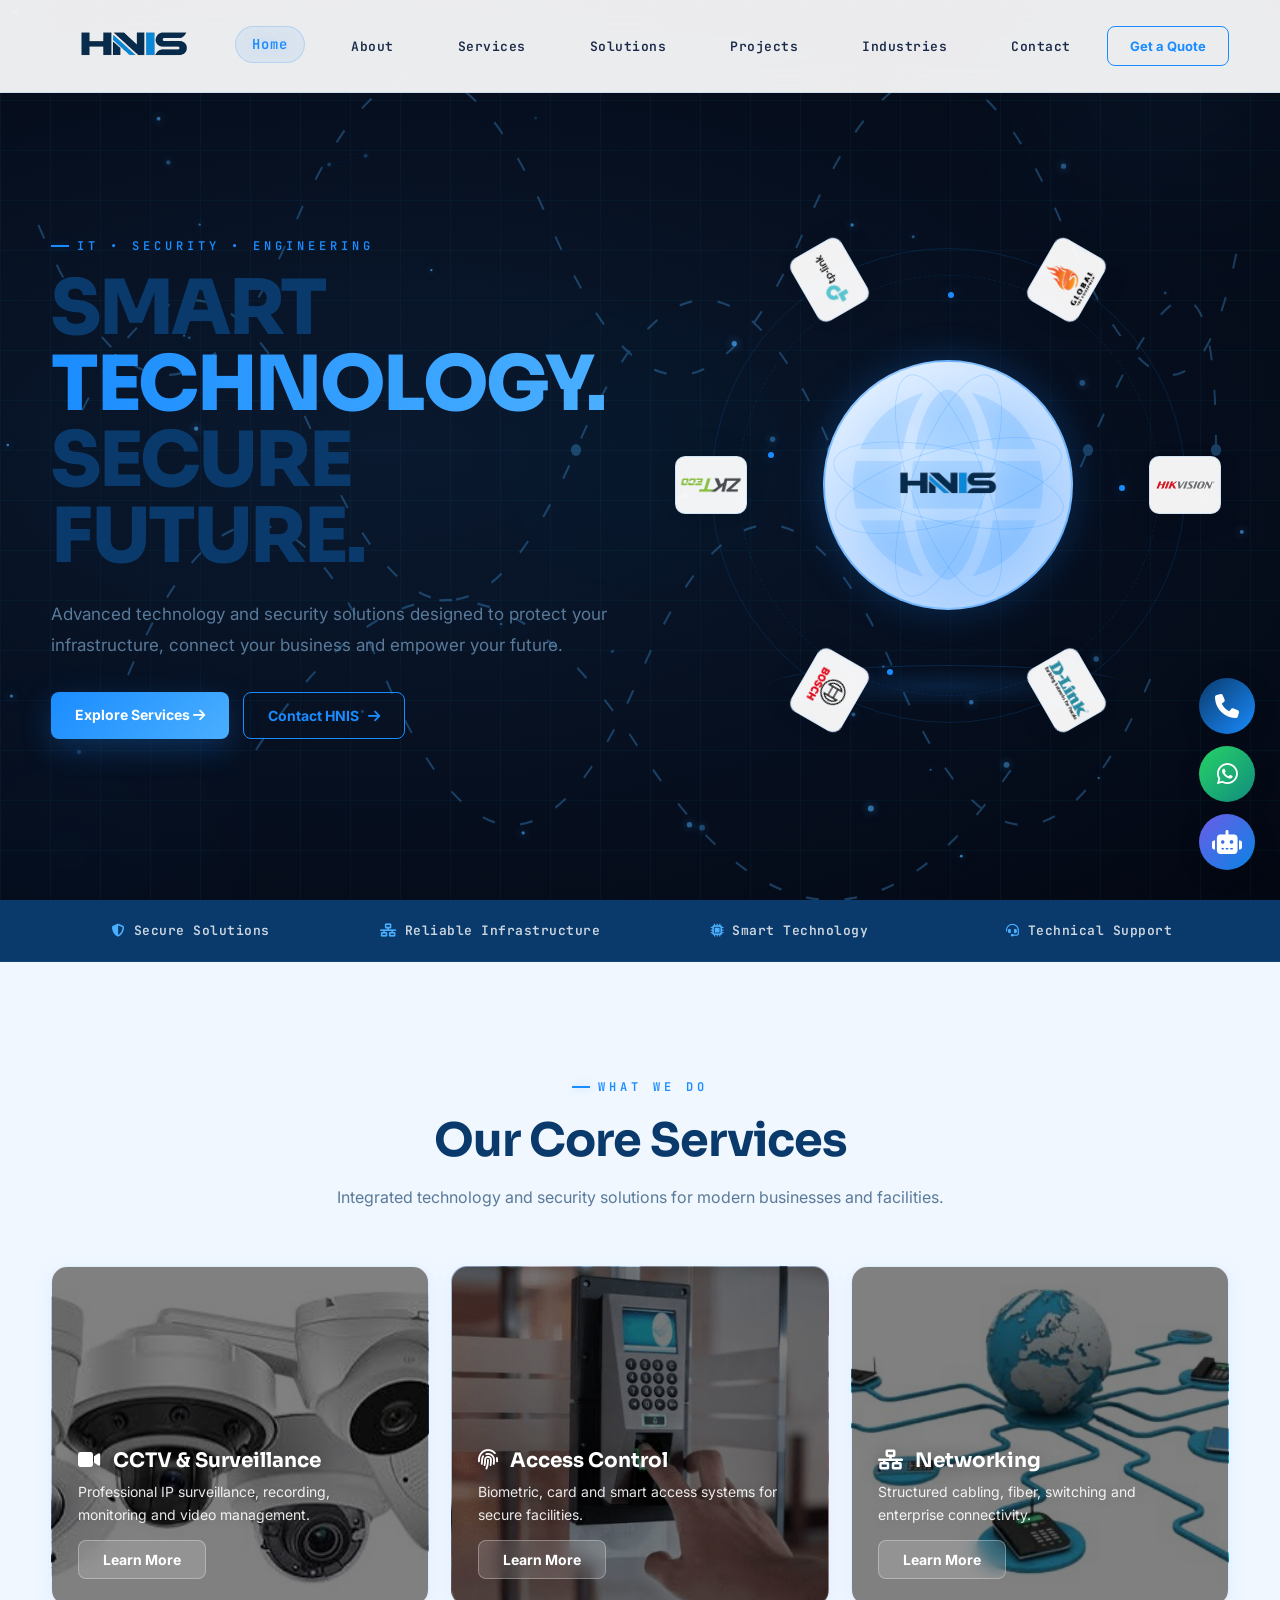
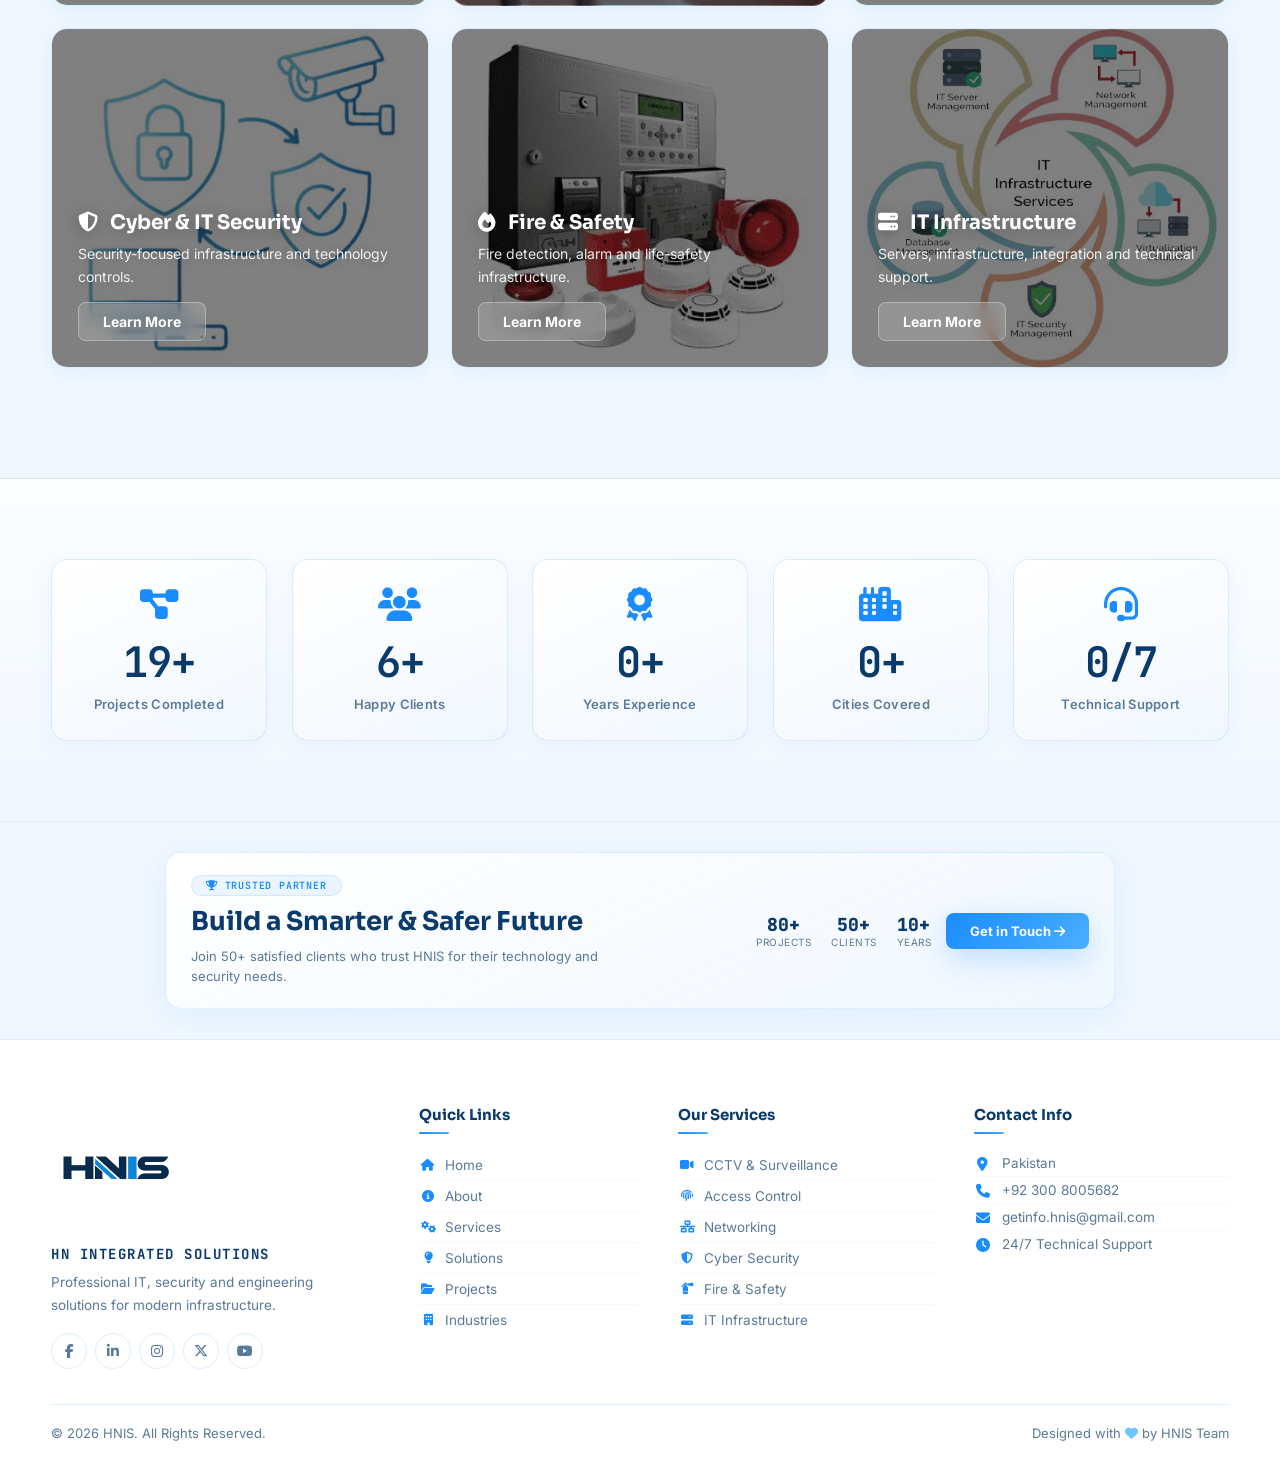
==== index.html @ 10bb26c3 "Add files via upload" ====
<!DOCTYPE html>
<html lang="en"><head>
<meta charset="UTF-8"><meta name="viewport" content="width=device-width, initial-scale=1.0">
<title>HNIS | IT & Security Solutions</title>
<meta name="description" content="HNIS provides professional IT, security, CCTV, access control, networking and engineering solutions.">
<meta name="keywords" content="HNIS, IT solutions Pakistan, security systems, CCTV surveillance, access control, networking, cyber security, fire safety, Islamabad security company">
<meta name="robots" content="index, follow, max-image-preview:large">
<meta name="author" content="HNIS - HN Integrated Solutions">
<link rel="canonical" href="https://xxxxxxxx/">
<meta name="theme-color" content="#0a3a6b">
<!-- Open Graph / Facebook -->
<meta property="og:type" content="website">
<meta property="og:site_name" content="HNIS - HN Integrated Solutions">
<meta property="og:title" content="HNIS | IT & Security Solutions">
<meta property="og:description" content="HNIS provides professional IT, security, CCTV, access control, networking and engineering solutions.">
<meta property="og:url" content="https://xxxxxxxx/">
<meta property="og:image" content="https://xxxxxxxx/images/logo.png">
<meta property="og:image:width" content="512">
<meta property="og:image:height" content="512">
<meta property="og:locale" content="en_US">
<!-- Twitter -->
<meta name="twitter:card" content="summary_large_image">
<meta name="twitter:title" content="HNIS | IT & Security Solutions">
<meta name="twitter:description" content="HNIS provides professional IT, security, CCTV, access control, networking and engineering solutions.">
<meta name="twitter:image" content="https://xxxxxxxx/images/logo.png">
<!-- Favicon -->
<link rel="icon" type="image/png" href="images/logo.png">
<link rel="icon" href="images/logo.png">
<link rel="preconnect" href="https://fonts.googleapis.com"><link rel="preconnect" href="https://fonts.gstatic.com" crossorigin>
<link href="https://fonts.googleapis.com/css2?family=Inter:wght@400;500;600;700;800;900&family=Sora:wght@400;500;600;700;800&family=JetBrains+Mono:wght@400;500;600&display=swap" rel="stylesheet">
<link rel="stylesheet" href="https://cdnjs.cloudflare.com/ajax/libs/font-awesome/6.5.2/css/all.min.css">
<link rel="stylesheet" href="css/style.css">
<!-- Structured Data: Organization / LocalBusiness -->
<script type="application/ld+json">
{
  "@context": "https://schema.org",
  "@type": "ProfessionalService",
  "name": "HNIS - HN Integrated Solutions",
  "alternateName": "HNIS",
  "url": "https://xxxxxxxx/",
  "logo": "https://xxxxxxxx/images/logo.png",
  "image": "https://xxxxxxxx/images/logo.png",
  "description": "HNIS provides professional IT, security, CCTV, access control, networking and engineering solutions.",
  "telephone": "+92-300-8005682",
  "email": "getinfo.hnis@gmail.com",
  "address": {
    "@type": "PostalAddress",
    "addressLocality": "Islamabad",
    "addressCountry": "PK"
  },
  "areaServed": "PK",
  "sameAs": [],
  "openingHoursSpecification": {
    "@type": "OpeningHoursSpecification",
    "dayOfWeek": ["Monday","Tuesday","Wednesday","Thursday","Friday","Saturday","Sunday"],
    "opens": "00:00",
    "closes": "23:59"
  },
  "makesOffer": [
    { "@type": "Offer", "itemOffered": { "@type": "Service", "name": "CCTV & Video Surveillance" } },
    { "@type": "Offer", "itemOffered": { "@type": "Service", "name": "Access Control & Biometrics" } },
    { "@type": "Offer", "itemOffered": { "@type": "Service", "name": "Networking & IT Infrastructure" } },
    { "@type": "Offer", "itemOffered": { "@type": "Service", "name": "Cyber & IT Security" } },
    { "@type": "Offer", "itemOffered": { "@type": "Service", "name": "Fire Alarm & Safety" } },
    { "@type": "Offer", "itemOffered": { "@type": "Service", "name": "Engineering & System Integration" } }
  ]
}
</script>
</head>
<body>

<!-- ===== HEADER ===== -->
<header>
  <div class="container">
    <nav>
      <a class="logo" href="index.html">
        <img src="images/logo.png" alt="HNIS Logo">
        <span class="logo-text">HNIS</span>
      </a>
      <ul class="nav-links" id="navLinks">
        <li><a href="index.html" class="active">Home</a></li>
        <li><a href="about.html">About</a></li>
        <li><a href="services.html">Services</a></li>
        <li><a href="solutions.html">Solutions</a></li>
        <li><a href="projects.html">Projects</a></li>
        <li><a href="industries.html">Industries</a></li>
        <li><a href="contact.html">Contact</a></li>
      </ul>
      <a class="nav-btn" href="contact.html">Get a Quote</a>
      <div class="menu" id="menu"><i class="fa-solid fa-bars"></i></div>
    </nav>
  </div>
</header>

<!-- ===== HERO SECTION ===== -->
<section class="hero cyber-hero">
  <div class="hero-bg-animation">
    <div class="bg-grid-lines"></div>
    <div class="particles-container" id="particlesContainer"></div>
    <svg class="circuit-svg" viewBox="0 0 1000 600" preserveAspectRatio="none">
      <path class="circuit-line" d="M 50,300 Q 150,100 250,300 T 450,300 T 650,300 T 850,300 T 950,300" />
      <path class="circuit-line delay-1" d="M 100,450 Q 200,250 300,450 T 500,450 T 700,450 T 900,450" />
      <path class="circuit-line delay-2" d="M 30,150 Q 130,350 230,150 T 430,150 T 630,150 T 830,150 T 970,150" />
      <path class="circuit-line delay-3" d="M 200,500 Q 350,300 500,500 T 800,500" />
      <circle class="circuit-node" cx="50" cy="300" r="4" />
      <circle class="circuit-node delay-1" cx="250" cy="300" r="4" />
      <circle class="circuit-node delay-2" cx="450" cy="300" r="4" />
      <circle class="circuit-node delay-3" cx="650" cy="300" r="4" />
      <circle class="circuit-node delay-1" cx="850" cy="300" r="4" />
      <circle class="circuit-node delay-2" cx="950" cy="300" r="4" />
    </svg>
    <div class="glow-orb orb-1"></div>
    <div class="glow-orb orb-2"></div>
    <div class="glow-orb orb-3"></div>
    <canvas id="hero-canvas"></canvas>
  </div>
  <div class="container">
    <div class="hero-content">
      <div class="reveal">
        <div class="eyebrow">IT • SECURITY • ENGINEERING</div>
        <h1>SMART <span>TECHNOLOGY.</span><br>SECURE FUTURE.</h1>
        <p class="hero-description">Advanced technology and security solutions designed to protect your infrastructure, connect your business and empower your future.</p>
        <div class="hero-buttons">
          <a href="services.html" class="btn primary pulse-icon">Explore Services <i class="fa-solid fa-arrow-right"></i></a>
          <a href="contact.html" class="btn outline">Contact HNIS <i class="fa-solid fa-arrow-right"></i></a>
        </div>
      </div>
      <div class="hero-visual reveal">
        <div class="orbit-hero">
          <div class="globe-halo"></div>
          <div class="hero-globe">
            <div class="globe-lat lat-1"></div>
            <div class="globe-lat lat-2"></div>
            <div class="globe-lon lon-1"></div>
            <div class="globe-lon lon-2"></div>
            <i class="fa-solid fa-globe rotate-icon"></i>
          </div>
          <div class="hero-logo-center">
            <img src="images/logo.png" alt="HNIS">
          </div>
          <div class="orbit-ring ring-main">
            <div class="orbit-logo ol-1"><img src="images/logo4.png" alt="Hikvision"></div>
            <div class="orbit-logo ol-2"><img src="images/logo5.png" alt="D-Link"></div>
            <div class="orbit-logo ol-3"><img src="images/logo6.png" alt="Bosch"></div>
            <div class="orbit-logo ol-4"><img src="images/logo7.png" alt="ZKTeco"></div>
            <div class="orbit-logo ol-5"><img src="images/logo8.png" alt="TP-Link"></div>
            <div class="orbit-logo ol-6"><img src="images/logo10.png" alt="Global Fire Equipment"></div>
          </div>
          <div class="orbit-dots"><span></span><span></span><span></span><span></span></div>
          <div class="hero-base"></div>
        </div>
      </div>
    </div>
  </div>
</section>

<!-- ===== TRUST BAR ===== -->
<div class="trust">
  <div class="container">
    <div class="trust-grid">
      <div class="trust-item"><i class="fa-solid fa-shield-halved glow-icon"></i>Secure Solutions</div>
      <div class="trust-item"><i class="fa-solid fa-network-wired pulse-icon"></i>Reliable Infrastructure</div>
      <div class="trust-item"><i class="fa-solid fa-microchip float-icon"></i>Smart Technology</div>
      <div class="trust-item"><i class="fa-solid fa-headset wave-icon"></i>Technical Support</div>
    </div>
  </div>
</div>

<!-- ===== SERVICES SECTION ===== -->
<section class="services-home">
  <div class="container">
    <div class="section-head reveal">
      <div class="eyebrow">WHAT WE DO</div>
      <h2>Our Core Services</h2>
      <p>Integrated technology and security solutions for modern businesses and facilities.</p>
    </div>
    <div class="grid three">
      <div class="card service-card reveal card-glow" style="background-image:url('images/cctv.jpg');">
        <div class="card-bg-blur"></div>
        <div class="card-content">
          <h3><i class="fa-solid fa-video pulse-icon"></i> CCTV & Surveillance</h3>
          <p>Professional IP surveillance, recording, monitoring and video management.</p>
          <a class="btn outline" href="services.html">Learn More</a>
        </div>
      </div>
      <div class="card service-card reveal card-glow" style="background-image:url('images/access-control.jpg');">
        <div class="card-bg-blur"></div>
        <div class="card-content">
          <h3><i class="fa-solid fa-fingerprint pulse-icon"></i> Access Control</h3>
          <p>Biometric, card and smart access systems for secure facilities.</p>
          <a class="btn outline" href="services.html">Learn More</a>
        </div>
      </div>
      <div class="card service-card reveal card-glow" style="background-image:url('images/network.jpg');">
        <div class="card-bg-blur"></div>
        <div class="card-content">
          <h3><i class="fa-solid fa-network-wired pulse-icon"></i> Networking</h3>
          <p>Structured cabling, fiber, switching and enterprise connectivity.</p>
          <a class="btn outline" href="services.html">Learn More</a>
        </div>
      </div>
      <div class="card service-card reveal card-glow" style="background-image:url('images/cyber-security.jpg');">
        <div class="card-bg-blur"></div>
        <div class="card-content">
          <h3><i class="fa-solid fa-shield-halved glow-icon"></i> Cyber & IT Security</h3>
          <p>Security-focused infrastructure and technology controls.</p>
          <a class="btn outline" href="services.html">Learn More</a>
        </div>
      </div>
      <div class="card service-card reveal card-glow" style="background-image:url('images/fire-safety.jpg');">
        <div class="card-bg-blur"></div>
        <div class="card-content">
          <h3><i class="fa-solid fa-fire shake-icon"></i> Fire & Safety</h3>
          <p>Fire detection, alarm and life-safety infrastructure.</p>
          <a class="btn outline" href="services.html">Learn More</a>
        </div>
      </div>
      <div class="card service-card reveal card-glow" style="background-image:url('images/it-infrastructure.jpg');">
        <div class="card-bg-blur"></div>
        <div class="card-content">
          <h3><i class="fa-solid fa-server float-icon"></i> IT Infrastructure</h3>
          <p>Servers, infrastructure, integration and technical support.</p>
          <a class="btn outline" href="services.html">Learn More</a>
        </div>
      </div>
    </div>
  </div>
</section>

<!-- ===== STATS SECTION ===== -->
<section class="stats">
  <div class="container">
    <div class="stats-grid" id="statsGrid">
      <div class="stat reveal card-glow" data-count="80" data-suffix="+">
        <i class="fa-solid fa-project-diagram float-icon"></i>
        <div class="stat-number" id="stat1">0</div>
        <p>Projects Completed</p>
      </div>
      <div class="stat reveal card-glow" data-count="50" data-suffix="+">
        <i class="fa-solid fa-users pulse-icon"></i>
        <div class="stat-number" id="stat2">0</div>
        <p>Happy Clients</p>
      </div>
      <div class="stat reveal card-glow" data-count="10" data-suffix="+">
        <i class="fa-solid fa-award glow-icon"></i>
        <div class="stat-number" id="stat3">0</div>
        <p>Years Experience</p>
      </div>
      <div class="stat reveal card-glow" data-count="10" data-suffix="+">
        <i class="fa-solid fa-city bounce-icon"></i>
        <div class="stat-number" id="stat4">0</div>
        <p>Cities Covered</p>
      </div>
      <div class="stat reveal card-glow" data-count="24" data-suffix="/7">
        <i class="fa-solid fa-headset pulse-icon"></i>
        <div class="stat-number" id="stat5">0</div>
        <p>Technical Support</p>
      </div>
    </div>
  </div>
</section>

<!-- ===== CTA SECTION ===== -->
<section class="cta">
  <div class="container">
    <div class="cta-box reveal">
      <div class="cta-content">
        <span class="cta-badge"><i class="fa-solid fa-trophy"></i> Trusted Partner</span>
        <h2>Build a Smarter & Safer Future</h2>
        <p>Join 50+ satisfied clients who trust HNIS for their technology and security needs.</p>
      </div>
      <div class="cta-stats">
        <div class="stat-item">
          <span class="number">80+</span>
          <span class="label">Projects</span>
        </div>
        <div class="stat-item">
          <span class="number">50+</span>
          <span class="label">Clients</span>
        </div>
        <div class="stat-item">
          <span class="number">10+</span>
          <span class="label">Years</span>
        </div>
      </div>
      <a class="btn primary pulse-icon" href="contact.html">Get in Touch <i class="fa-solid fa-arrow-right"></i></a>
    </div>
  </div>
</section>
<!-- ===== FOOTER ===== -->
<footer>
  <div class="container">
    <div class="footer-grid">
      <div class="footer-brand">
        <div class="footer-logo"><img src="images/logo.png" alt="HNIS Logo"></div>
        <p class="brand-name">HN INTEGRATED SOLUTIONS</p>
        <p class="brand-desc">Professional IT, security and engineering solutions for modern infrastructure.</p>
        <div class="footer-social">
          <a href="#" title="Facebook"><i class="fa-brands fa-facebook-f float-icon"></i></a>
          <a href="#" title="LinkedIn"><i class="fa-brands fa-linkedin-in pulse-icon"></i></a>
          <a href="#" title="Instagram"><i class="fa-brands fa-instagram wave-icon"></i></a>
          <a href="#" title="Twitter"><i class="fa-brands fa-x-twitter bounce-icon"></i></a>
          <a href="#" title="YouTube"><i class="fa-brands fa-youtube pulse-icon"></i></a>
        </div>
      </div>
      <div class="footer-links">
        <h4>Quick Links</h4>
        <ul>
          <li><a href="index.html"><i class="fa-solid fa-house"></i> Home</a></li>
          <li><a href="about.html"><i class="fa-solid fa-info-circle"></i> About</a></li>
          <li><a href="services.html"><i class="fa-solid fa-cogs"></i> Services</a></li>
          <li><a href="solutions.html"><i class="fa-solid fa-lightbulb"></i> Solutions</a></li>
          <li><a href="projects.html"><i class="fa-solid fa-folder-open"></i> Projects</a></li>
          <li><a href="industries.html"><i class="fa-solid fa-building"></i> Industries</a></li>
        </ul>
      </div>
      <div class="footer-links">
        <h4>Our Services</h4>
        <ul>
          <li><a href="services.html"><i class="fa-solid fa-video"></i> CCTV & Surveillance</a></li>
          <li><a href="services.html"><i class="fa-solid fa-fingerprint"></i> Access Control</a></li>
          <li><a href="services.html"><i class="fa-solid fa-network-wired"></i> Networking</a></li>
          <li><a href="services.html"><i class="fa-solid fa-shield-halved"></i> Cyber Security</a></li>
          <li><a href="services.html"><i class="fa-solid fa-fire-extinguisher"></i> Fire & Safety</a></li>
          <li><a href="services.html"><i class="fa-solid fa-server"></i> IT Infrastructure</a></li>
        </ul>
      </div>
      <div class="footer-links">
        <h4>Contact Info</h4>
        <ul class="contact-info-list">
          <li><i class="fa-solid fa-location-dot float-icon"></i> <span>Pakistan</span></li>
          <li><i class="fa-solid fa-phone pulse-icon"></i> <span>+92 300 8005682</span></li>
          <li><i class="fa-solid fa-envelope wave-icon"></i> <span>getinfo.hnis@gmail.com</span></li>
          <li><i class="fa-solid fa-clock glow-icon"></i> <span>24/7 Technical Support</span></li>
        </ul>
      </div>
    </div>
    <div class="copyright">
      <span>© <span data-year>2026</span> HNIS. All Rights Reserved.</span>
      <span>Designed with <i class="fa-solid fa-heart pulse-icon" style="color:#6ec6ff;"></i> by HNIS Team</span>
    </div>
  </div>
</footer>

<!-- ===== FLOATING ACTION BUTTONS ===== -->
<div class="fab-container">
  <a href="tel:+923008005682" class="fab fab-phone" title="Call Us">
    <i class="fa-solid fa-phone"></i>
    <span class="fab-tooltip">Call Us</span>
  </a>
  <a href="https://wa.me/923008005682" class="fab fab-whatsapp" title="WhatsApp" target="_blank">
    <i class="fa-brands fa-whatsapp"></i>
    <span class="fab-tooltip">WhatsApp</span>
  </a>
  <button class="fab fab-ai" title="AI Assistant" onclick="toggleChat()">
    <i class="fa-solid fa-robot"></i>
    <span class="fab-tooltip">AI Assistant</span>
  </button>
</div>

<!-- ===== AI CHAT MODAL ===== -->
<div class="ai-chat-modal" id="aiChatModal">
  <div class="ai-chat-header">
    <div class="chat-title">
      <i class="fa-solid fa-robot"></i>
      <span>HNIS AI Assistant</span>
    </div>
    <button class="ai-chat-close" onclick="toggleChat()">
      <i class="fa-solid fa-xmark"></i>
    </button>
  </div>
  <div class="ai-chat-body" id="chatBody">
    <div class="chat-message bot">
      <div class="chat-avatar"><i class="fa-solid fa-robot"></i></div>
      <div class="chat-bubble">
        Hello! I'm HNIS AI Assistant. 👋<br>
        How can I help you today?
      </div>
    </div>
    <div class="quick-questions" id="quickQuestions">
      <button class="quick-question" onclick="askQuestion('What services do you offer?')">
        <i class="fa-solid fa-cogs"></i> What services do you offer?
      </button>
      <button class="quick-question" onclick="askQuestion('How can I get a quote?')">
        <i class="fa-solid fa-file-invoice"></i> How can I get a quote?
      </button>
      <button class="quick-question" onclick="askQuestion('What industries do you serve?')">
        <i class="fa-solid fa-building"></i> What industries do you serve?
      </button>
      <button class="quick-question" onclick="askQuestion('Do you provide 24/7 support?')">
        <i class="fa-solid fa-headset"></i> Do you provide 24/7 support?
      </button>
      <button class="quick-question" onclick="askQuestion('What is your location?')">
        <i class="fa-solid fa-location-dot"></i> What is your location?
      </button>
    </div>
  </div>
  <div class="ai-chat-footer">
    <input type="text" id="chatInput" placeholder="Type your question..." onkeypress="if(event.key==='Enter') sendMessage()">
    <button class="chat-send" onclick="sendMessage()">
      <i class="fa-solid fa-paper-plane"></i>
    </button>
  </div>
</div>

<script src="js/script.js"></script>
</body>
</html>
---- css/style.css ----
/* =========================================================
   HNIS — LIGHT BLUE & WHITE THEME
   Palette: clean white, soft blue gradients, glass HUD panels
   ========================================================= */

:root {
  --void: #f0f7ff;
  --panel: #ffffff;
  --panel-2: #e8f2ff;
  --navy: #0a3a6b;
  --navy-2: #1a5a8a;
  --blue: #1a8cff;
  --blue-2: #4aafff;
  --sky: rgba(26, 140, 255, 0.08);
  --soft: #f5faff;
  --line: rgba(26, 140, 255, 0.15);
  --text: #1a2a4a;
  --muted: #5a7a9a;
  --white: #ffffff;
  --shadow: 0 15px 50px rgba(26, 140, 255, 0.12);
  --glow: 0 0 0 1px rgba(26, 140, 255, 0.2), 0 15px 40px rgba(26, 140, 255, 0.08);
  --font-display: 'Sora', 'Inter', sans-serif;
  --font-mono: 'JetBrains Mono', monospace;
}

* {
  margin: 0;
  padding: 0;
  box-sizing: border-box;
}

html {
  scroll-behavior: smooth;
}

body {
  font-family: 'Inter', Arial, sans-serif;
  background: var(--void);
  color: var(--text);
  overflow-x: hidden;
  position: relative;
}

a {
  text-decoration: none;
  color: inherit;
}

img { max-width: 100%; }

.container {
  width: min(1200px, 92%);
  margin: auto;
  position: relative;
  z-index: 2;
}

h1, h2, h3, h4 {
  font-family: var(--font-display);
}

/* =========================================================
   PREVENT FLASH ON PAGE LOAD
   ========================================================= */

body.loading .page-hero.cyber-hero,
body.loading .hero.cyber-hero {
  opacity: 0 !important;
  transition: none !important;
}

body.loaded .page-hero.cyber-hero,
body.loaded .hero.cyber-hero {
  opacity: 1;
}

.page-hero.cyber-hero,
.hero.cyber-hero {
  transition: opacity 0.3s ease;
}

/* =========================================================
   AMBIENT BACKGROUND FX
   ========================================================= */

#bg-fx {
  position: fixed;
  inset: 0;
  z-index: 0;
  pointer-events: none;
  opacity: 0.4;
}

.bg-grid {
  position: fixed;
  inset: 0;
  z-index: 0;
  pointer-events: none;
  background-image:
    linear-gradient(rgba(26, 140, 255, 0.06) 1px, transparent 1px),
    linear-gradient(90deg, rgba(26, 140, 255, 0.06) 1px, transparent 1px);
  background-size: 44px 44px;
  mask-image: radial-gradient(ellipse 80% 60% at 50% 0%, #000 40%, transparent 100%);
}

.bg-orb {
  position: fixed;
  border-radius: 50%;
  filter: blur(80px);
  z-index: 0;
  pointer-events: none;
  opacity: 0.3;
}
.bg-orb.o1 { width: 520px; height: 520px; top: -120px; left: -100px; background: radial-gradient(circle, rgba(26,140,255,0.2), transparent 70%); }
.bg-orb.o2 { width: 460px; height: 460px; top: 40%; right: -150px; background: radial-gradient(circle, rgba(74,175,255,0.15), transparent 70%); }
.bg-orb.o3 { width: 400px; height: 400px; bottom: -140px; left: 30%; background: radial-gradient(circle, rgba(26,140,255,0.1), transparent 70%); }

/* =========================================================
   HEADER
   ========================================================= */

header {
  position: fixed;
  top: 0;
  left: 0;
  width: 100%;
  z-index: 1000;
  background: rgba(255, 255, 255, 0.92);
  backdrop-filter: blur(18px) saturate(160%);
  border-bottom: 1px solid var(--line);
  transition: 0.3s;
}

nav {
  height: 92px;
  display: flex;
  align-items: center;
  justify-content: space-between;
}

.logo {
  display: flex;
  align-items: center;
  gap: 12px;
  text-decoration: none;
  padding: 8px 18px;
  background: transparent;
  border: none;
  box-shadow: none;
  transition: transform .3s ease;
}
.logo:hover { transform: translateY(-1px); }

.logo img {
  width: 130px;
  height: auto;
  object-fit: contain;
  display: block;
}

.logo-text { display: none; }

.nav-links {
  display: flex;
  gap: 32px;
  list-style: none;
  align-items: center;
}

.nav-links li { position: relative; }

.nav-links a {
  font-size: 13px;
  font-weight: 600;
  font-family: var(--font-mono);
  letter-spacing: 0.5px;
  color: var(--text);
  position: relative;
  z-index: 2;
  padding: 9px 16px;
  border-radius: 999px;
  display: inline-block;
  transition: color 0.25s ease, transform 0.35s cubic-bezier(.34,1.56,.64,1);
}

.nav-links a:before {
  content: "";
  position: absolute;
  inset: 0;
  background: rgba(26, 140, 255, 0.08);
  border: 1px solid rgba(26, 140, 255, 0.2);
  border-radius: 999px;
  transform: scale(0.5);
  opacity: 0;
  transition: transform 0.4s cubic-bezier(.34,1.56,.64,1), opacity 0.3s ease;
  z-index: -1;
}

.nav-links a:hover,
.nav-links a.active {
  color: var(--blue);
  transform: translateY(-2px) scale(1.06);
  text-shadow: 0 0 14px rgba(26, 140, 255, 0.2);
}

.nav-links a:hover:before,
.nav-links a.active:before {
  transform: scale(1);
  opacity: 1;
}

.nav-btn {
  padding: 11px 22px;
  border: 1px solid var(--blue);
  color: var(--blue);
  background: transparent;
  border-radius: 8px;
  font-weight: 700;
  font-size: 13px;
  transition: 0.3s;
  display: inline-flex;
  align-items: center;
  gap: 9px;
}

.nav-btn:hover {
  background: var(--blue);
  color: #fff;
  box-shadow: 0 0 30px rgba(26, 140, 255, 0.3);
  transform: translateY(-2px);
}

.menu {
  display: none;
  font-size: 24px;
  color: var(--text);
  cursor: pointer;
}

/* =========================================================
   PAGE HERO WITH ANIMATED BACKGROUND
   ========================================================= */

.cyber-hero {
  position: relative;
  overflow: hidden;
  min-height: 100vh;
  display: flex;
  align-items: center;
}

.page-hero.cyber-hero {
  position: relative;
  overflow: hidden;
  padding: 140px 0 80px;
  text-align: center;
  border-bottom: 1px solid var(--line);
  min-height: 50vh;
  display: flex;
  align-items: center;
}

/* Fade In Animation */
.page-hero.cyber-hero {
  opacity: 0;
  animation: heroFadeIn 0.8s ease forwards;
}

@keyframes heroFadeIn {
  0% { opacity: 0; transform: translateY(10px); }
  100% { opacity: 1; transform: translateY(0); }
}

.hero-bg-animation {
  opacity: 0;
  animation: bgFadeIn 0.6s ease 0.1s forwards;
}

@keyframes bgFadeIn {
  0% { opacity: 0; }
  100% { opacity: 1; }
}

.page-hero.cyber-hero .container,
.hero.cyber-hero .container {
  opacity: 0;
  animation: contentFadeIn 0.8s ease 0.2s forwards;
}

@keyframes contentFadeIn {
  0% { opacity: 0; transform: translateY(15px); }
  100% { opacity: 1; transform: translateY(0); }
}

/* ===== ANIMATED BACKGROUND ELEMENTS ===== */
.hero-bg-animation {
  position: absolute;
  top: 0;
  left: 0;
  width: 100%;
  height: 100%;
  z-index: 0;
  background: radial-gradient(ellipse at 30% 50%, #0a192f 0%, #030712 100%);
  overflow: hidden;
  pointer-events: none;
  will-change: transform, opacity;
}

.page-hero.cyber-hero .hero-bg-animation {
  height: 100%;
  min-height: 100%;
}

/* Grid Lines */
.bg-grid-lines {
  position: absolute;
  top: 0;
  left: 0;
  width: 100%;
  height: 100%;
  background-image: 
    linear-gradient(rgba(0, 229, 255, 0.04) 1px, transparent 1px),
    linear-gradient(90deg, rgba(0, 229, 255, 0.04) 1px, transparent 1px);
  background-size: 50px 50px;
  animation: gridMove 20s linear infinite;
}

@keyframes gridMove {
  0% { transform: translateY(0) translateX(0); }
  100% { transform: translateY(50px) translateX(50px); }
}

/* Particles */
.particles-container {
  position: absolute;
  top: 0;
  left: 0;
  width: 100%;
  height: 100%;
  z-index: 1;
  pointer-events: none;
}

.particle {
  position: absolute;
  width: 4px;
  height: 4px;
  border-radius: 50%;
  background: #4aafff;
  box-shadow: 0 0 10px rgba(74, 175, 255, 0.5);
  animation: particleFloat var(--duration) ease-in-out infinite;
  opacity: 0;
}

@keyframes particleFloat {
  0% { opacity: 0; transform: translateY(0) scale(0); }
  20% { opacity: 1; transform: translateY(-20px) scale(1); }
  80% { opacity: 0.8; transform: translateY(var(--distance)) scale(1); }
  100% { opacity: 0; transform: translateY(var(--distance)) scale(0); }
}

/* Circuit SVG */
.circuit-svg {
  position: absolute;
  top: 0;
  left: 0;
  width: 100%;
  height: 100%;
  z-index: 1;
  opacity: 0.3;
  pointer-events: none;
}

.circuit-line {
  fill: none;
  stroke: #4aafff;
  stroke-width: 1.5;
  stroke-dasharray: 10, 20;
  animation: circuitFlow 8s linear infinite;
}

.circuit-line.delay-1 { animation-delay: 2s; }
.circuit-line.delay-2 { animation-delay: 4s; }
.circuit-line.delay-3 { animation-delay: 6s; }

@keyframes circuitFlow {
  0% { stroke-dashoffset: 0; opacity: 0.3; }
  50% { opacity: 0.8; }
  100% { stroke-dashoffset: -100; opacity: 0.3; }
}

.circuit-node {
  fill: #4aafff;
  animation: nodePulse 2s ease-in-out infinite;
}

.circuit-node.delay-1 { animation-delay: 0.5s; }
.circuit-node.delay-2 { animation-delay: 1s; }
.circuit-node.delay-3 { animation-delay: 1.5s; }

@keyframes nodePulse {
  0%, 100% { r: 3; opacity: 0.5; }
  50% { r: 6; opacity: 1; }
}

/* Glowing Orbs */
.glow-orb {
  position: absolute;
  border-radius: 50%;
  filter: blur(80px);
  z-index: 0;
  opacity: 0.3;
  animation: orbFloat 8s ease-in-out infinite;
  pointer-events: none;
}

.orb-1 {
  width: 400px;
  height: 400px;
  top: -150px;
  right: -100px;
  background: radial-gradient(circle, rgba(74, 175, 255, 0.3), transparent 70%);
  animation-delay: 0s;
}

.orb-2 {
  width: 300px;
  height: 300px;
  bottom: -100px;
  left: -80px;
  background: radial-gradient(circle, rgba(26, 140, 255, 0.2), transparent 70%);
  animation-delay: 3s;
}

.orb-3 {
  width: 250px;
  height: 250px;
  top: 50%;
  left: 50%;
  transform: translate(-50%, -50%);
  background: radial-gradient(circle, rgba(0, 229, 255, 0.15), transparent 70%);
  animation-delay: 6s;
}

@keyframes orbFloat {
  0%, 100% { transform: translate(0, 0) scale(1); }
  33% { transform: translate(30px, -20px) scale(1.1); }
  66% { transform: translate(-20px, 30px) scale(0.9); }
}

/* Canvas */
#hero-canvas {
  position: absolute;
  top: 0;
  left: 0;
  width: 100%;
  height: 100%;
  z-index: 2;
  pointer-events: none;
}

/* Content Positioning */
.page-hero.cyber-hero .container {
  position: relative;
  z-index: 5;
}

.page-hero.cyber-hero h1 {
  font-size: clamp(42px, 6vw, 74px);
  line-height: 1.02;
  font-weight: 800;
  color: var(--white);
  position: relative;
  letter-spacing: -1.5px;
}

.page-hero.cyber-hero h1 span {
  background: linear-gradient(90deg, var(--blue-2), var(--blue));
  -webkit-background-clip: text;
  background-clip: text;
  color: transparent;
}

.page-hero.cyber-hero p {
  max-width: 720px;
  margin: 25px auto 0;
  color: var(--muted);
  line-height: 1.8;
  position: relative;
}

.page-hero.cyber-hero .eyebrow {
  color: var(--blue-2);
  position: relative;
}

/* =========================================================
   EYEBROW
   ========================================================= */

.eyebrow {
  color: var(--blue);
  font-size: 12px;
  font-weight: 600;
  font-family: var(--font-mono);
  letter-spacing: 4px;
  text-transform: uppercase;
  margin-bottom: 16px;
  display: inline-flex;
  align-items: center;
  gap: 8px;
}
.eyebrow::before {
  content: "";
  width: 18px;
  height: 2px;
  background: var(--blue);
  box-shadow: 0 0 8px rgba(26, 140, 255, 0.3);
  display: inline-block;
}

/* =========================================================
   SECTIONS
   ========================================================= */

section {
  padding: 110px 0;
  position: relative;
}

.section-head {
  text-align: center;
  margin-bottom: 55px;
}

.section-head h2 {
  font-size: clamp(30px, 4vw, 46px);
  color: var(--navy);
  font-weight: 700;
  letter-spacing: -1px;
}

.section-head p {
  color: var(--muted);
  max-width: 700px;
  margin: 15px auto;
  line-height: 1.7;
}

/* =========================================================
   GRID
   ========================================================= */

.grid {
  display: grid;
  gap: 22px;
  perspective: 1200px;
}

.three { grid-template-columns: repeat(3, 1fr); }
.two { grid-template-columns: repeat(2, 1fr); }

/* =========================================================
   CARDS
   ========================================================= */

.card {
  background: linear-gradient(155deg, rgba(255,255,255,0.95), rgba(240,247,255,0.85));
  border: 1px solid var(--line);
  border-radius: 16px;
  padding: 32px;
  transition: transform .12s ease, border-color .3s ease, box-shadow .3s ease;
  position: relative;
  overflow: hidden;
  backdrop-filter: blur(14px);
  transform-style: preserve-3d;
  will-change: transform;
  box-shadow: 0 4px 20px rgba(26, 140, 255, 0.06);
}

.card:before {
  content: "";
  position: absolute;
  left: 0;
  top: 0;
  width: 100%;
  height: 3px;
  background: linear-gradient(90deg, var(--blue), var(--blue-2));
  transform: scaleX(0);
  transform-origin: left;
  transition: 0.35s;
  z-index: 3;
}

.card:after {
  content: "";
  position: absolute;
  inset: 0;
  background: radial-gradient(500px circle at var(--mx, 50%) var(--my, 50%), rgba(26, 140, 255, 0.06), transparent 45%);
  opacity: 0;
  transition: opacity .35s ease;
  pointer-events: none;
  z-index: 1;
}

.card:hover {
  border-color: rgba(26, 140, 255, 0.3);
  box-shadow: var(--glow);
  transform: translateY(-4px);
}

.card:hover:before { transform: scaleX(1); }
.card:hover:after { opacity: 1; }

.icon {
  width: 58px;
  height: 58px;
  display: flex;
  align-items: center;
  justify-content: center;
  border-radius: 12px;
  background: rgba(26, 140, 255, 0.08);
  border: 1px solid rgba(26, 140, 255, 0.2);
  color: var(--blue);
  font-size: 22px;
  margin-bottom: 22px;
  transition: 0.35s;
  position: relative;
  z-index: 2;
}

.card:hover .icon {
  background: var(--blue);
  color: #fff;
  transform: translateY(-3px) translateZ(20px);
  box-shadow: 0 8px 26px rgba(26, 140, 255, 0.3);
}

.card h3 {
  font-size: 19px;
  color: var(--navy);
  margin-bottom: 13px;
  font-weight: 700;
  position: relative;
  z-index: 2;
}

.card p {
  color: var(--muted);
  line-height: 1.75;
  font-size: 14px;
  position: relative;
  z-index: 2;
}

.card ul {
  list-style: none;
  margin-top: 18px;
  position: relative;
  z-index: 2;
}

.card li {
  color: var(--muted);
  margin: 10px 0;
  font-size: 14px;
}

.card li:before {
  content: "▸";
  color: var(--blue);
  font-weight: 900;
  margin-right: 9px;
}

/* =========================================================
   BUTTONS
   ========================================================= */

.btn {
  padding: 14px 24px;
  border-radius: 8px;
  font-weight: 700;
  font-size: 14px;
  transition: transform .2s ease, box-shadow .3s ease, background .3s ease, color .3s ease;
  display: inline-flex;
  align-items: center;
  gap: 9px;
  position: relative;
  will-change: transform;
}

.primary {
  background: linear-gradient(135deg, var(--blue), var(--blue-2));
  color: #fff;
  box-shadow: 0 10px 30px rgba(26, 140, 255, 0.25);
}

.primary:hover {
  box-shadow: 0 14px 40px rgba(26, 140, 255, 0.35);
  filter: brightness(1.05);
  transform: translateY(-3px);
}

.outline {
  border: 1px solid var(--blue);
  color: var(--blue);
  background: transparent;
}

.outline:hover {
  background: rgba(26, 140, 255, 0.08);
  border-color: var(--blue-2);
  transform: translateY(-3px);
}

/* =========================================================
   SPLIT LAYOUT
   ========================================================= */

.split {
  display: grid;
  grid-template-columns: 1fr 1fr;
  gap: 65px;
  align-items: center;
}

.lead {
  color: var(--muted);
  line-height: 1.9;
}

.checks {
  list-style: none;
  margin-top: 25px;
}

.checks li {
  margin: 15px 0;
  color: var(--muted);
  display: flex;
  align-items: flex-start;
  gap: 12px;
}

.checks li i {
  color: var(--blue);
  margin-right: 10px;
  font-size: 18px;
  margin-top: 2px;
  flex-shrink: 0;
}

.checks li strong {
  color: var(--text);
}

/* =========================================================
   VISUAL
   ========================================================= */

.visual {
  min-height: 400px;
  border: 1px solid var(--line);
  border-radius: 22px;
  background: linear-gradient(155deg, rgba(255,255,255,0.8), rgba(240,247,255,0.6));
  display: flex;
  align-items: center;
  justify-content: center;
  position: relative;
  overflow: hidden;
  box-shadow: var(--shadow);
  backdrop-filter: blur(10px);
}

.visual > i {
  font-size: 130px;
  color: rgba(26, 140, 255, 0.15);
}

/* =========================================================
   STATS
   ========================================================= */

.stats {
  background: linear-gradient(180deg, rgba(255,255,255,0.8), rgba(240,247,255,0.6));
  border-top: 1px solid var(--line);
  border-bottom: 1px solid var(--line);
  padding: 80px 0;
}

.stats-grid {
  display: grid;
  grid-template-columns: repeat(5, 1fr);
  gap: 25px;
  perspective: 1200px;
}

.stat {
  text-align: center;
  padding: 28px 15px;
  border-radius: 16px;
  background: linear-gradient(155deg, rgba(255,255,255,0.9), rgba(240,247,255,0.7));
  backdrop-filter: blur(12px);
  border: 1px solid var(--line);
  box-shadow: 0 4px 20px rgba(26, 140, 255, 0.06);
  transition: transform .12s ease, border-color .3s ease;
  position: relative;
  overflow: hidden;
  will-change: transform;
}

.stat i {
  font-size: 34px;
  color: var(--blue);
  margin-bottom: 12px;
  display: block;
  position: relative;
  z-index: 1;
  transition: all 0.4s ease;
}

.stat:hover {
  border-color: rgba(26, 140, 255, 0.3);
  transform: translateY(-4px);
  box-shadow: var(--glow);
}

.stat:hover i {
  transform: scale(1.1) translateY(-3px);
}

.stat-number {
  font-family: var(--font-mono);
  font-size: 42px;
  font-weight: 600;
  color: var(--navy);
  position: relative;
  z-index: 1;
  font-variant-numeric: tabular-nums;
  letter-spacing: -1px;
}

.stat p {
  color: var(--muted);
  margin-top: 6px;
  font-weight: 600;
  font-size: 13px;
  position: relative;
  z-index: 1;
  letter-spacing: 0.3px;
}

/* =========================================================
   TRUST BAR
   ========================================================= */

.trust {
  padding: 22px 0;
  background: var(--navy);
  color: #fff;
  border-bottom: 1px solid rgba(255,255,255,0.05);
  position: relative;
  z-index: 2;
}

.trust-grid {
  display: grid;
  grid-template-columns: repeat(4, 1fr);
  gap: 20px;
}

.trust-item {
  text-align: center;
  font-weight: 600;
  font-size: 13px;
  font-family: var(--font-mono);
  letter-spacing: 0.5px;
  color: rgba(255,255,255,0.8);
}

.trust-item i {
  color: var(--blue-2);
  margin-right: 8px;
}

/* =========================================================
   HERO
   ========================================================= */

.hero {
  min-height: 100vh;
  padding: 150px 0 80px;
  display: flex;
  align-items: center;
  background: radial-gradient(ellipse 60% 70% at 80% 20%, rgba(26,140,255,0.08), transparent 60%);
  position: relative;
  overflow: hidden;
}

.hero-content {
  display: grid;
  grid-template-columns: 1fr 1fr;
  gap: 55px;
  align-items: center;
  position: relative;
  z-index: 2;
}

.hero h1 {
  font-size: clamp(45px, 6vw, 76px);
  line-height: 1;
  font-weight: 800;
  color: var(--navy);
  letter-spacing: -2.5px;
}

.hero h1 span {
  background: linear-gradient(90deg, var(--blue), var(--blue-2));
  -webkit-background-clip: text;
  background-clip: text;
  color: transparent;
}

.hero-description {
  margin-top: 25px;
  max-width: 600px;
  color: var(--muted);
  font-size: 17px;
  line-height: 1.8;
}

.hero-buttons {
  display: flex;
  gap: 14px;
  margin-top: 32px;
  flex-wrap: wrap;
}

.hero-visual {
  height: 520px;
  display: flex;
  align-items: center;
  justify-content: center;
  position: relative;
}

/* =========================================================
   SERVICES HOME
   ========================================================= */

.services-home { background: transparent; }

/* =========================================================
   CTA SECTION - COMPACT (ALL PAGES)
   ========================================================= */

.cta { 
  padding: 30px 0; 
  position: relative;
}

.cta-box {
  padding: 22px 25px;
  border-radius: 16px;
  border: 1px solid rgba(26, 140, 255, 0.12);
  background: linear-gradient(155deg, rgba(255,255,255,0.95), rgba(240,247,255,0.8));
  box-shadow: 0 8px 30px rgba(26, 140, 255, 0.08);
  position: relative;
  overflow: hidden;
  backdrop-filter: blur(12px);
  transition: all 0.3s ease;
  max-width: 950px;
  margin: 0 auto;
  display: flex;
  align-items: center;
  justify-content: space-between;
  flex-wrap: wrap;
  gap: 15px;
}

.cta-box:hover {
  box-shadow: 0 12px 40px rgba(26, 140, 255, 0.15);
  transform: translateY(-2px);
}

.cta-box .cta-content {
  display: flex;
  align-items: center;
  flex-wrap: wrap;
  gap: 10px 20px;
  flex: 1;
}

.cta-box .cta-badge {
  display: inline-block;
  padding: 3px 14px;
  background: rgba(26, 140, 255, 0.08);
  border: 1px solid rgba(26, 140, 255, 0.12);
  border-radius: 20px;
  font-size: 10px;
  font-weight: 600;
  font-family: var(--font-mono);
  letter-spacing: 0.8px;
  text-transform: uppercase;
  color: var(--blue);
  flex-shrink: 0;
}

.cta-box h2 {
  font-size: clamp(18px, 2.2vw, 26px);
  color: var(--navy);
  font-weight: 700;
  line-height: 1.2;
  margin: 0;
  flex-shrink: 0;
}

.cta-box h2 i {
  color: var(--blue);
  margin-right: 4px;
}

.cta-box p {
  color: var(--muted);
  font-size: 13px;
  line-height: 1.5;
  margin: 0;
  max-width: 420px;
}

.cta-box .btn {
  padding: 10px 24px;
  font-size: 13px;
  flex-shrink: 0;
  border-radius: 8px;
}

.cta-box .btn i {
  transition: transform 0.3s ease;
}

.cta-box .btn:hover i {
  transform: translateX(4px);
}

/* ===== CTA WITH STATS (Home Page) ===== */
.cta-box .cta-stats {
  display: flex;
  gap: 20px;
  align-items: center;
  flex-shrink: 0;
}

.cta-box .cta-stats .stat-item {
  text-align: center;
}

.cta-box .cta-stats .stat-item .number {
  font-size: 18px;
  font-weight: 800;
  color: var(--navy);
  font-family: var(--font-mono);
  display: block;
  line-height: 1.2;
}

.cta-box .cta-stats .stat-item .label {
  font-size: 10px;
  color: var(--muted);
  display: block;
  text-transform: uppercase;
  letter-spacing: 0.5px;
}

/* ===== DARK CTA (Contact Page) ===== */
.cta-box.cta-primary {
  background: linear-gradient(135deg, #0a3a6b, #1a5a8a);
  border-color: rgba(255,255,255,0.1);
}

.cta-box.cta-primary h2,
.cta-box.cta-primary p {
  color: #fff;
}

.cta-box.cta-primary .cta-badge {
  background: rgba(255,255,255,0.15);
  border-color: rgba(255,255,255,0.2);
  color: var(--blue-2);
}

.cta-box.cta-primary .btn {
  background: #fff;
  color: var(--navy);
}

.cta-box.cta-primary .btn:hover {
  background: var(--blue-2);
  color: #fff;
}

/* ===== RESPONSIVE ===== */
@media(max-width: 768px) {
  .cta { padding: 25px 0; }
  
  .cta-box {
    padding: 18px 20px;
    flex-direction: column;
    text-align: center;
    gap: 12px;
  }
  
  .cta-box .cta-content {
    flex-direction: column;
    align-items: center;
    width: 100%;
  }
  
  .cta-box h2 {
    font-size: 20px;
  }
  
  .cta-box p {
    max-width: 100%;
    font-size: 13px;
  }
  
  .cta-box .btn {
    width: 100%;
    justify-content: center;
  }
  
  .cta-box .cta-stats {
    justify-content: center;
    width: 100%;
  }
}

@media(max-width: 480px) {
  .cta { padding: 20px 0; }
  
  .cta-box {
    padding: 15px 16px;
    border-radius: 14px;
  }
  
  .cta-box .cta-badge {
    font-size: 9px;
    padding: 2px 12px;
  }
  
  .cta-box h2 {
    font-size: 17px;
  }
  
  .cta-box p {
    font-size: 12px;
  }
  
  .cta-box .btn {
    padding: 8px 18px;
    font-size: 12px;
  }
  
  .cta-box .cta-stats .stat-item .number {
    font-size: 16px;
  }
}
/* =========================================================
   RESPONSIVE CTA
   ========================================================= */

@media(max-width: 768px) {
  .cta { padding: 30px 0; }
  
  .cta-box {
    padding: 25px 20px;
  }
  
  .cta-box h2 {
    font-size: 22px;
  }
  
  .cta-box p {
    font-size: 13px;
  }
  
  .cta-compact .cta-box {
    flex-direction: column;
    text-align: center;
  }
  
  .cta-compact .cta-box .cta-content {
    flex-direction: column;
    align-items: center;
  }
  
  .cta-compact .cta-box h2 {
    font-size: 20px;
  }
  
  .cta-box .cta-stats {
    gap: 15px;
  }
  
  .cta-box .cta-stats .stat-item .number {
    font-size: 18px;
  }
}

@media(max-width: 480px) {
  .cta { padding: 20px 0; }
  
  .cta-box {
    padding: 20px 16px;
    border-radius: 14px;
  }
  
  .cta-box h2 {
    font-size: 18px;
  }
  
  .cta-box p {
    font-size: 12px;
    margin-bottom: 12px;
  }
  
  .cta-box .btn {
    padding: 10px 20px;
    font-size: 13px;
  }
  
  .cta-compact .cta-box h2 {
    font-size: 17px;
  }
}

/* =========================================================
   PROJECTS
   ========================================================= */

.projects .card { padding: 0; }

.project-img {
  height: 220px;
  background: linear-gradient(135deg, rgba(26,140,255,0.08), rgba(74,175,255,0.04));
  display: flex;
  align-items: center;
  justify-content: center;
  overflow: hidden;
  position: relative;
  z-index: 2;
}

.project-img img {
  width: 100%;
  height: 100%;
  object-fit: cover;
}

.project-img i {
  font-size: 70px;
  color: rgba(26, 140, 255, 0.2);
}

.project-info { padding: 25px; position: relative; z-index: 2; }

.tag {
  display: inline-block;
  color: var(--blue);
  font-size: 11px;
  font-weight: 700;
  font-family: var(--font-mono);
  letter-spacing: 1.5px;
  text-transform: uppercase;
  margin-bottom: 10px;
}

/* =========================================================
   CONTACT FORM
   ========================================================= */

.form { display: grid; gap: 16px; }

.form-row {
  display: grid;
  grid-template-columns: 1fr 1fr;
  gap: 16px;
}

input, select, textarea {
  width: 100%;
  background: rgba(255, 255, 255, 0.8);
  border: 1px solid var(--line);
  color: var(--text);
  padding: 15px;
  border-radius: 8px;
  font: inherit;
  outline: none;
  transition: border-color .25s ease, box-shadow .25s ease;
}

input::placeholder, textarea::placeholder { color: #a0b8d0; }

input:focus, select:focus, textarea:focus {
  border-color: var(--blue);
  box-shadow: 0 0 0 3px rgba(26, 140, 255, 0.1);
}

select option { background: #fff; color: var(--text); }

textarea { min-height: 150px; resize: vertical; }

/* =========================================================
   CONTACT INFO
   ========================================================= */

.contact-info .item { display: flex; gap: 15px; margin: 25px 0; }

.contact-info .item i {
  color: var(--blue);
  font-size: 22px;
  width: 25px;
}

.contact-info h4 { margin-bottom: 4px; color: var(--navy); }
.contact-info p { color: var(--muted); line-height: 1.6; }

/* =========================================================
   FOOTER
   ========================================================= */

footer {
  padding: 65px 0 25px;
  border-top: 1px solid var(--line);
  background: var(--panel);
  position: relative;
  z-index: 2;
}

.footer-grid {
  display: grid;
  grid-template-columns: 1.8fr 1.2fr 1.4fr 1.4fr;
  gap: 40px;
  margin-bottom: 35px;
  align-items: start;
}

.footer-brand { display: flex; flex-direction: column; align-items: flex-start; }

.footer-logo img { 
  width: 130px; 
  height: auto; 
  margin-bottom: 10px; 
  display: block; 
}

.brand-name {
  font-size: 14px;
  font-weight: 700;
  font-family: var(--font-mono);
  color: var(--navy);
  letter-spacing: 1.5px;
  margin-bottom: 8px;
  text-transform: uppercase;
}

.brand-desc { color: var(--muted); font-size: 13.5px; line-height: 1.7; margin-bottom: 16px; max-width: 280px; }

.footer-social { display: flex; gap: 8px; flex-wrap: wrap; }

.footer-social a {
  width: 36px;
  height: 36px;
  border: 1px solid var(--line);
  border-radius: 50%;
  display: flex;
  align-items: center;
  justify-content: center;
  color: var(--muted);
  transition: all 0.3s ease;
  font-size: 14px;
  text-decoration: none;
  position: relative;
}

.footer-social a:hover {
  background: var(--blue);
  border-color: var(--blue);
  color: #fff;
  transform: translateY(-3px);
  box-shadow: 0 6px 24px rgba(26, 140, 255, 0.3);
}

.footer-social a[title]:hover::after {
  content: attr(title);
  position: absolute;
  bottom: calc(100% + 8px);
  left: 50%;
  transform: translateX(-50%);
  background: var(--navy);
  color: #fff;
  padding: 3px 10px;
  border-radius: 4px;
  font-size: 10px;
  font-weight: 600;
  white-space: nowrap;
  box-shadow: 0 4px 12px rgba(0, 0, 0, 0.15);
  letter-spacing: 0.3px;
}

.footer-links { display: flex; flex-direction: column; }

.footer-links h4 {
  color: var(--navy);
  font-size: 15px;
  font-weight: 700;
  margin-bottom: 16px;
  position: relative;
  padding-bottom: 10px;
}

.footer-links h4::after {
  content: '';
  position: absolute;
  bottom: 0;
  left: 0;
  width: 30px;
  height: 2.5px;
  background: linear-gradient(90deg, var(--blue), var(--blue-2));
  border-radius: 2px;
}

.footer-links ul { list-style: none; padding: 0; margin: 0; }

.footer-links li { margin: 0; padding: 5px 0; border-bottom: 1px solid rgba(26, 140, 255, 0.05); }
.footer-links li:last-child { border-bottom: none; }

.footer-links li a {
  color: var(--muted);
  font-size: 13.5px;
  transition: all 0.3s ease;
  display: flex;
  align-items: center;
  gap: 8px;
  text-decoration: none;
  padding: 2px 0;
}

.footer-links li a i { color: var(--blue); font-size: 12px; width: 18px; text-align: center; flex-shrink: 0; transition: all 0.3s ease; }

.footer-links li a:hover { color: var(--blue); transform: translateX(4px); }
.footer-links li a:hover i { transform: scale(1.1); }

.contact-info-list li {
  display: flex;
  align-items: flex-start;
  gap: 10px;
  color: var(--muted);
  font-size: 13.5px;
  padding: 5px 0;
  border-bottom: 1px solid rgba(26, 140, 255, 0.05);
}
.contact-info-list li:last-child { border-bottom: none; }
.contact-info-list li i { color: var(--blue); font-size: 14px; width: 18px; margin-top: 2px; flex-shrink: 0; text-align: center; }
.contact-info-list li span { color: var(--muted); }

.copyright {
  border-top: 1px solid var(--line);
  padding-top: 20px;
  display: flex;
  justify-content: space-between;
  color: var(--muted);
  font-size: 13px;
  align-items: center;
}
.copyright i { color: var(--blue); }

/* =========================================================
   REVEAL
   ========================================================= */

.reveal {
  opacity: 0;
  transform: translateY(32px) rotateX(6deg);
  transform-origin: top center;
  transition: opacity .8s cubic-bezier(.2,.7,.2,1), transform .8s cubic-bezier(.2,.7,.2,1);
}
.reveal.show { opacity: 1; transform: none; }

/* =========================================================
   HERO ORBIT
   ========================================================= */

.orbit-hero {
  width: 560px;
  height: 500px;
  position: relative;
  display: flex;
  align-items: center;
  justify-content: center;
  overflow: visible;
}

.globe-halo {
  position: absolute;
  width: 300px;
  height: 300px;
  border-radius: 50%;
  background: radial-gradient(circle, rgba(26, 140, 255, 0.15), rgba(26, 140, 255, 0.05) 45%, transparent 72%);
  filter: blur(10px);
  animation: haloPulse 3s ease-in-out infinite;
}

.hero-globe {
  position: absolute;
  width: 250px;
  height: 250px;
  border-radius: 50%;
  display: flex;
  align-items: center;
  justify-content: center;
  overflow: hidden;
  background: radial-gradient(circle at 35% 28%, #e8f2ff 0%, #d4e8ff 30%, #b8d8ff 58%, #8ac0ff 100%);
  border: 2px solid rgba(26, 140, 255, 0.4);
  box-shadow: 0 0 40px rgba(26, 140, 255, 0.2), inset 0 0 40px rgba(255, 255, 255, 0.3);
  z-index: 2;
  animation: globeFloat 5s ease-in-out infinite;
}

.hero-globe > i {
  font-size: 190px;
  color: rgba(26, 140, 255, 0.15);
  text-shadow: 0 0 30px rgba(26, 140, 255, 0.2);
}

.globe-lat, .globe-lon {
  position: absolute;
  border: 1px solid rgba(26, 140, 255, 0.2);
  border-radius: 50%;
  pointer-events: none;
}

.globe-lat { width: 235px; height: 75px; }
.lat-1 { transform: rotate(12deg); }
.lat-2 { transform: rotate(-16deg); }
.globe-lon { width: 75px; height: 235px; }
.lon-1 { transform: rotate(20deg); }
.lon-2 { transform: rotate(-20deg); }

.hero-logo-center {
  position: absolute;
  width: 118px;
  height: 118px;
  display: flex;
  align-items: center;
  justify-content: center;
  z-index: 8;
  animation: logoPulse 3s ease-in-out infinite;
  background: transparent;
  border-radius: 0;
  box-shadow: none;
  border: none;
  padding: 0;
}

.hero-logo-center img {
  width: 100%;
  height: 100%;
  object-fit: contain;
  display: block;
}

@keyframes logoPulse {
  0%, 100% { transform: scale(1); }
  50% { transform: scale(1.05); }
}

.orbit-ring {
  position: absolute;
  width: 475px;
  height: 475px;
  border: 1px solid rgba(26, 140, 255, 0.15);
  border-radius: 50%;
  z-index: 5;
  animation: orbitSpin 18s linear infinite;
}

.orbit-ring:before, .orbit-ring:after {
  content: "";
  position: absolute;
  inset: 26px;
  border: 1px dashed rgba(26, 140, 255, 0.12);
  border-radius: 50%;
}
.orbit-ring:after { inset: 65px; border-style: solid; opacity: .3; }

.orbit-logo {
  position: absolute;
  left: 50%;
  top: 50%;
  width: 72px;
  height: 58px;
  margin: -29px -36px;
  display: flex;
  align-items: center;
  justify-content: center;
  padding: 4px;
  border-radius: 10px;
  background: rgba(255, 255, 255, 0.95);
  border: 1px solid rgba(26, 140, 255, 0.15);
  box-shadow: 0 7px 24px rgba(0, 0, 0, 0.08);
  transform-origin: 36px 29px;
  animation: counterSpin 18s linear infinite;
  backdrop-filter: blur(6px);
  overflow: hidden;
}

.orbit-logo img {
  max-width: 100%;
  max-height: 100%;
  width: auto;
  height: auto;
  object-fit: cover;
  display: block;
  border-radius: 6px;
}

.ol-1 { transform: rotate(0deg) translateX(237px); }
.ol-2 { transform: rotate(60deg) translateX(237px); }
.ol-3 { transform: rotate(120deg) translateX(237px); }
.ol-4 { transform: rotate(180deg) translateX(237px); }
.ol-5 { transform: rotate(240deg) translateX(237px); }
.ol-6 { transform: rotate(300deg) translateX(237px); }

.orbit-logo:after {
  content: "";
  position: absolute;
  width: 5px;
  height: 5px;
  border-radius: 50%;
  background: var(--blue);
  box-shadow: 0 0 10px rgba(26, 140, 255, 0.4);
  right: -8px;
  top: 50%;
  transform: translateY(-50%);
}

.orbit-dots { position: absolute; width: 410px; height: 410px; border-radius: 50%; z-index: 4; animation: orbitSpin 11s linear infinite; }
.orbit-dots span { position: absolute; width: 6px; height: 6px; border-radius: 50%; background: var(--blue); box-shadow: 0 0 14px rgba(26, 140, 255, 0.4); }
.orbit-dots span:nth-child(1) { top: 12px; left: 50%; }
.orbit-dots span:nth-child(2) { right: 28px; top: 50%; }
.orbit-dots span:nth-child(3) { bottom: 15px; left: 35%; }
.orbit-dots span:nth-child(4) { left: 25px; top: 42%; }

.hero-base {
  position: absolute;
  width: 360px;
  height: 42px;
  bottom: 28px;
  border-radius: 50%;
  background: radial-gradient(ellipse, rgba(26, 140, 255, 0.15), transparent 68%);
  border-top: 1px solid rgba(26, 140, 255, 0.2);
  animation: basePulse 2.5s ease-in-out infinite;
}

@keyframes orbitSpin { to { transform: rotate(360deg); } }
@keyframes counterSpin { to { transform: rotate(-360deg); } }
@keyframes globeFloat { 50% { transform: translateY(-7px); } }
@keyframes haloPulse { 50% { transform: scale(1.09); opacity: .78; } }
@keyframes basePulse { 50% { transform: scaleX(1.12); opacity: .75; } }

/* =========================================================
   SYSTEM INTEGRATION - HOME HERO STYLE
   ========================================================= */

.integration-hero {
  padding: 60px 0 40px;
  position: relative;
  overflow: hidden;
}

.integration-hero-content {
  display: grid;
  grid-template-columns: 1fr 1fr;
  gap: 55px;
  align-items: center;
  position: relative;
  z-index: 2;
}

.integration-visual {
  height: 520px;
  display: flex;
  align-items: center;
  justify-content: center;
  position: relative;
  background: transparent !important;
  border: none !important;
  box-shadow: none !important;
  min-height: auto;
  padding: 0;
  overflow: visible;
}

.integration-visual:before,
.integration-visual:after {
  display: none !important;
}

.integration-content {
  display: flex;
  flex-direction: column;
  justify-content: center;
}

.integration-content .eyebrow {
  margin-bottom: 12px;
}

.integration-content h2 {
  margin-bottom: 15px;
  line-height: 1.2;
}

.integration-content .lead {
  margin-bottom: 10px;
  color: var(--muted);
  font-size: 15px;
  line-height: 1.7;
}

.integration-content .checks {
  margin-top: 15px;
}

.integration-content .checks li {
  margin: 10px 0;
}

.integration-content .checks li strong {
  font-size: 14px;
}

.integration-content .checks li span {
  font-size: 12.5px;
  line-height: 1.5;
}

/* =========================================================
   ABOUT PAGE ORBIT
   ========================================================= */

.about-visual { background: transparent !important; border: none !important; box-shadow: none !important; min-height: 450px; padding: 0; overflow: visible; }
.about-visual:before, .about-visual:after { display: none !important; }
.about-orbit { transform: scale(0.85); transform-origin: center center; }

.about-logo {
  width: 90px !important;
  height: 90px !important;
  padding: 0 !important;
  background: transparent !important;
  border: none !important;
  box-shadow: none !important;
  border-radius: 0 !important;
}

.about-logo img {
  width: 100% !important;
  height: 100% !important;
  object-fit: contain !important;
}

/* =========================================================
   SERVICE CARDS
   ========================================================= */

.service-card {
  position: relative;
  overflow: hidden;
  background-size: cover;
  background-position: center;
  min-height: 340px;
  display: flex;
  align-items: flex-end;
  padding: 0 !important;
  border: 1px solid var(--line) !important;
  border-radius: 16px;
  box-shadow: 0 4px 20px rgba(26, 140, 255, 0.08);
  transition: transform .12s ease, box-shadow 0.4s ease, border-color .3s ease;
}

.service-card:hover { box-shadow: 0 20px 50px rgba(26, 140, 255, 0.15); border-color: rgba(26, 140, 255, 0.3) !important; }

.service-card .card-bg-blur {
  position: absolute;
  inset: 0;
  background: inherit;
  background-size: cover;
  background-position: center;
  filter: brightness(0.5) saturate(0.8);
  transform: scale(1);
  z-index: 1;
  transition: filter 0.5s ease, transform .5s ease;
}
.service-card:hover .card-bg-blur { filter: brightness(0.45) saturate(0.9); transform: scale(1.06); }

.service-card::after {
  content: "";
  position: absolute;
  inset: 0;
  background: linear-gradient(180deg, rgba(255,255,255,0.1) 0%, rgba(255,255,255,0.05) 40%, rgba(255,255,255,0.7) 100%);
  z-index: 1;
}

.service-card .card-content {
  position: relative;
  z-index: 2;
  padding: 30px 26px 26px;
  width: 100%;
  min-height: 200px;
  display: flex;
  flex-direction: column;
  justify-content: flex-end;
}

.service-card .card-content h3 { color: #ffffff !important; font-size: 20px; font-weight: 700; margin-bottom: 8px; text-shadow: 0 2px 16px rgba(0, 0, 0, 0.3); }
.service-card .card-content h3 i { margin-right: 8px; }
.service-card .card-content p { color: rgba(255, 255, 255, 0.9) !important; font-size: 14px; line-height: 1.6; text-shadow: 0 1px 12px rgba(0, 0, 0, 0.2); }

.service-card .card-content ul { list-style: none; margin-top: 12px; display: flex; flex-wrap: wrap; gap: 4px 18px; }
.service-card .card-content ul li { color: rgba(255, 255, 255, 0.9) !important; font-size: 13px; font-weight: 500; text-shadow: 0 1px 12px rgba(0, 0, 0, 0.2); margin: 4px 0 !important; }
.service-card .card-content ul li:before { content: "▸"; color: var(--blue-2) !important; font-weight: 900; margin-right: 6px; }

.service-card .card-content .btn {
  align-self: flex-start;
  background: rgba(255, 255, 255, 0.15);
  backdrop-filter: blur(8px);
  border: 1px solid rgba(255, 255, 255, 0.3);
  color: #ffffff !important;
  font-weight: 700;
  padding: 10px 24px;
  border-radius: 8px;
  transition: all 0.3s ease;
  margin-top: 14px !important;
  font-size: 14px;
}

.service-card .card-content .btn:hover {
  background: #ffffff;
  border-color: #ffffff;
  transform: translateY(-3px);
  box-shadow: 0 8px 30px rgba(0, 0, 0, 0.15);
  color: var(--navy) !important;
}

.service-card:before { display: none !important; }
.service-card .icon { display: none !important; }

/* =========================================================
   PRINCIPLE CARDS (About Page)
   ========================================================= */

.principle-card {
  min-height: 320px !important;
  border-radius: 16px !important;
  overflow: hidden;
  position: relative;
}

.principle-card .card-bg-blur {
  position: absolute;
  inset: 0;
  background: inherit;
  background-size: cover;
  background-position: center;
  filter: brightness(0.4) saturate(0.8);
  transform: scale(1);
  z-index: 1;
  transition: filter 0.5s ease, transform .5s ease;
}

.principle-card:hover .card-bg-blur {
  filter: brightness(0.35) saturate(0.9);
  transform: scale(1.06);
}

.principle-card::after {
  content: "";
  position: absolute;
  inset: 0;
  background: linear-gradient(180deg, rgba(10, 58, 107, 0.1) 0%, rgba(10, 58, 107, 0.05) 40%, rgba(10, 58, 107, 0.7) 100%);
  z-index: 1;
}

.principle-card .card-content {
  position: relative;
  z-index: 2;
  padding: 30px 25px 25px;
  width: 100%;
  min-height: 180px;
  display: flex;
  flex-direction: column;
  justify-content: flex-end;
  color: #fff;
}

.principle-card .principle-icon {
  width: 56px;
  height: 56px;
  border-radius: 50%;
  background: rgba(255, 255, 255, 0.12);
  backdrop-filter: blur(8px);
  border: 1px solid rgba(255, 255, 255, 0.2);
  display: flex;
  align-items: center;
  justify-content: center;
  font-size: 24px;
  color: #fff;
  margin-bottom: 15px;
  transition: all 0.3s ease;
}

.principle-card:hover .principle-icon {
  background: rgba(255, 255, 255, 0.2);
  transform: translateY(-3px);
  box-shadow: 0 0 30px rgba(26, 140, 255, 0.2);
}

.principle-card .card-content h3 {
  color: #ffffff !important;
  font-size: 20px;
  font-weight: 700;
  margin-bottom: 8px;
  text-shadow: 0 2px 16px rgba(0, 0, 0, 0.3);
}

.principle-card .card-content p {
  color: rgba(255, 255, 255, 0.85) !important;
  font-size: 14px;
  line-height: 1.6;
  text-shadow: 0 1px 12px rgba(0, 0, 0, 0.2);
}

.principle-card:before {
  display: none !important;
}

.principle-card .icon {
  display: none !important;
}

/* =========================================================
   FLOATING ACTION BUTTONS - FIXED ALIGNMENT
   ========================================================= */

.fab-container {
  position: fixed;
  right: 25px;
  bottom: 30px;
  z-index: 999;
  display: flex;
  flex-direction: column;
  gap: 12px;
  align-items: center;
}

.fab {
  width: 56px;
  height: 56px;
  border-radius: 50%;
  display: flex;
  align-items: center;
  justify-content: center;
  color: #fff;
  font-size: 24px;
  box-shadow: 0 4px 24px rgba(0, 0, 0, 0.15);
  transition: all 0.3s cubic-bezier(0.23, 1, 0.32, 1);
  position: relative;
  text-decoration: none;
  border: none;
  cursor: pointer;
  flex-shrink: 0;
}

.fab:hover {
  transform: scale(1.12) translateY(-3px);
  box-shadow: 0 10px 40px rgba(26, 140, 255, 0.3);
}
.fab:active { transform: scale(0.95); }

.fab-phone { 
  background: linear-gradient(135deg, #0a3a6b, #1a8cff); 
  animation: fabFloat 3s ease-in-out infinite 0s;
}
.fab-whatsapp { 
  background: linear-gradient(135deg, #25d366, #128c7e); 
  animation: fabFloat 3s ease-in-out infinite 0.5s;
}
.fab-ai { 
  background: linear-gradient(135deg, #6c5ce7, #0984e3); 
  animation: fabFloat 3s ease-in-out infinite 1s;
}

.fab-tooltip {
  position: absolute;
  right: calc(100% + 15px);
  top: 50%;
  transform: translateY(-50%);
  background: var(--navy);
  color: #fff;
  padding: 6px 14px;
  border-radius: 6px;
  font-size: 12px;
  font-weight: 600;
  white-space: nowrap;
  opacity: 0;
  visibility: hidden;
  transition: all 0.3s ease;
  box-shadow: 0 4px 20px rgba(0, 0, 0, 0.15);
  pointer-events: none;
}
.fab-tooltip::after {
  content: '';
  position: absolute;
  right: -6px;
  top: 50%;
  transform: translateY(-50%);
  border: 6px solid transparent;
  border-left-color: var(--navy);
}
.fab:hover .fab-tooltip {
  opacity: 1;
  visibility: visible;
  transform: translateY(-50%) translateX(-5px);
}

@keyframes fabFloat {
  0%, 100% { transform: translateY(0); }
  50% { transform: translateY(-6px); }
}

/* =========================================================
   AI CHAT BOT MODAL
   ========================================================= */

.ai-chat-modal {
  position: fixed;
  bottom: 100px;
  right: 25px;
  width: 360px;
  max-height: 500px;
  background: #fff;
  border-radius: 16px;
  box-shadow: 0 20px 60px rgba(0, 0, 0, 0.2);
  border: 1px solid var(--line);
  z-index: 1000;
  display: none;
  flex-direction: column;
  overflow: hidden;
  animation: chatSlideUp 0.3s ease forwards;
}

.ai-chat-modal.active {
  display: flex;
}

@keyframes chatSlideUp {
  0% {
    opacity: 0;
    transform: translateY(20px) scale(0.95);
  }
  100% {
    opacity: 1;
    transform: translateY(0) scale(1);
  }
}

.ai-chat-header {
  background: linear-gradient(135deg, #0a3a6b, #1a8cff);
  padding: 16px 20px;
  display: flex;
  align-items: center;
  justify-content: space-between;
  color: #fff;
}

.ai-chat-header .chat-title {
  display: flex;
  align-items: center;
  gap: 10px;
  font-weight: 700;
  font-size: 16px;
}

.ai-chat-header .chat-title i {
  font-size: 20px;
}

.ai-chat-close {
  background: none;
  border: none;
  color: #fff;
  font-size: 20px;
  cursor: pointer;
  opacity: 0.7;
  transition: opacity 0.3s ease;
}

.ai-chat-close:hover {
  opacity: 1;
}

.ai-chat-body {
  padding: 16px 20px;
  overflow-y: auto;
  flex: 1;
  max-height: 350px;
  background: #f8fcff;
}

.ai-chat-body .chat-message {
  display: flex;
  gap: 10px;
  margin-bottom: 14px;
  animation: messageIn 0.3s ease forwards;
}

.ai-chat-body .chat-message.bot {
  align-items: flex-start;
}

.ai-chat-body .chat-message.user {
  align-items: flex-end;
  flex-direction: row-reverse;
}

@keyframes messageIn {
  0% {
    opacity: 0;
    transform: translateY(10px);
  }
  100% {
    opacity: 1;
    transform: translateY(0);
  }
}

.ai-chat-body .chat-avatar {
  width: 32px;
  height: 32px;
  border-radius: 50%;
  display: flex;
  align-items: center;
  justify-content: center;
  flex-shrink: 0;
  font-size: 14px;
}

.ai-chat-body .chat-message.bot .chat-avatar {
  background: linear-gradient(135deg, #6c5ce7, #0984e3);
  color: #fff;
}

.ai-chat-body .chat-message.user .chat-avatar {
  background: linear-gradient(135deg, #0a3a6b, #1a8cff);
  color: #fff;
}

.ai-chat-body .chat-bubble {
  background: #fff;
  padding: 10px 14px;
  border-radius: 12px;
  max-width: 80%;
  font-size: 13px;
  line-height: 1.6;
  color: var(--text);
  box-shadow: 0 2px 8px rgba(0, 0, 0, 0.04);
  border: 1px solid var(--line);
}

.ai-chat-body .chat-message.bot .chat-bubble {
  border-top-left-radius: 4px;
}

.ai-chat-body .chat-message.user .chat-bubble {
  border-top-right-radius: 4px;
  background: linear-gradient(135deg, #0a3a6b, #1a8cff);
  color: #fff;
}

.ai-chat-body .quick-questions {
  display: flex;
  flex-direction: column;
  gap: 8px;
  margin-top: 10px;
}

.ai-chat-body .quick-question {
  background: rgba(26, 140, 255, 0.06);
  border: 1px solid rgba(26, 140, 255, 0.12);
  border-radius: 8px;
  padding: 10px 14px;
  font-size: 13px;
  color: var(--text);
  cursor: pointer;
  transition: all 0.3s ease;
  text-align: left;
}

.ai-chat-body .quick-question:hover {
  background: rgba(26, 140, 255, 0.12);
  border-color: rgba(26, 140, 255, 0.25);
  transform: translateX(4px);
}

.ai-chat-body .quick-question i {
  color: var(--blue);
  margin-right: 8px;
}

.ai-chat-footer {
  padding: 12px 16px;
  border-top: 1px solid var(--line);
  display: flex;
  gap: 10px;
  background: #fff;
}

.ai-chat-footer input {
  flex: 1;
  padding: 10px 14px;
  border: 1px solid var(--line);
  border-radius: 8px;
  font-size: 13px;
  outline: none;
  transition: border-color 0.3s ease;
}

.ai-chat-footer input:focus {
  border-color: var(--blue);
  box-shadow: 0 0 0 3px rgba(26, 140, 255, 0.08);
}

.ai-chat-footer .chat-send {
  width: 42px;
  height: 42px;
  border-radius: 8px;
  background: linear-gradient(135deg, #0a3a6b, #1a8cff);
  color: #fff;
  border: none;
  cursor: pointer;
  transition: all 0.3s ease;
  display: flex;
  align-items: center;
  justify-content: center;
  font-size: 16px;
}

.ai-chat-footer .chat-send:hover {
  transform: scale(1.05);
  box-shadow: 0 4px 16px rgba(26, 140, 255, 0.3);
}

/* Responsive for chat */
@media(max-width: 480px) {
  .ai-chat-modal {
    width: calc(100% - 30px);
    right: 15px;
    bottom: 90px;
    max-height: 420px;
  }
  .fab-container {
    right: 15px;
    bottom: 20px;
    gap: 10px;
  }
  .fab {
    width: 48px;
    height: 48px;
    font-size: 20px;
  }
  .fab-tooltip {
    display: none !important;
  }
}
/* =========================================================
   CSS ANIMATIONS - No External Files
   ========================================================= */

.pulse-icon {
  animation: pulse 2s ease-in-out infinite;
  display: inline-block;
}
@keyframes pulse {
  0%, 100% { transform: scale(1); opacity: 1; }
  50% { transform: scale(1.2); opacity: 0.7; }
}

.rotate-icon {
  animation: rotate 10s linear infinite;
  display: inline-block;
}
@keyframes rotate {
  to { transform: rotate(360deg); }
}

.float-icon {
  animation: float 3s ease-in-out infinite;
  display: inline-block;
}
@keyframes float {
  0%, 100% { transform: translateY(0px); }
  50% { transform: translateY(-15px); }
}

.bounce-icon {
  animation: bounce 1.5s ease-in-out infinite;
  display: inline-block;
}
@keyframes bounce {
  0%, 100% { transform: translateY(0); }
  40% { transform: translateY(-20px); }
  60% { transform: translateY(-8px); }
}

.glow-icon {
  animation: glow 2s ease-in-out infinite;
  display: inline-block;
}
@keyframes glow {
  0%, 100% { filter: drop-shadow(0 0 5px rgba(26, 140, 255, 0.3)); }
  50% { filter: drop-shadow(0 0 25px rgba(26, 140, 255, 0.8)); }
}

.wave-icon {
  animation: wave 2.5s ease-in-out infinite;
  display: inline-block;
  transform-origin: bottom center;
}
@keyframes wave {
  0%, 100% { transform: rotate(0deg); }
  25% { transform: rotate(-15deg); }
  75% { transform: rotate(15deg); }
}

.shake-icon {
  animation: shake 0.8s ease-in-out infinite;
  display: inline-block;
}
@keyframes shake {
  0%, 100% { transform: rotate(0deg); }
  25% { transform: rotate(-10deg); }
  75% { transform: rotate(10deg); }
}

.spinning-border {
  position: relative;
  overflow: hidden;
}
.spinning-border::before {
  content: '';
  position: absolute;
  top: -2px;
  left: -2px;
  right: -2px;
  bottom: -2px;
  background: linear-gradient(45deg, #1a8cff, #4aafff, #1a8cff, #4aafff);
  background-size: 400% 400%;
  z-index: -1;
  border-radius: inherit;
  animation: spinBorder 4s linear infinite;
}
@keyframes spinBorder {
  0% { background-position: 0% 50%; }
  50% { background-position: 100% 50%; }
  100% { background-position: 0% 50%; }
}

.card-glow {
  transition: all 0.3s ease;
  position: relative;
}
.card-glow:hover {
  box-shadow: 0 0 30px rgba(26, 140, 255, 0.2);
  transform: translateY(-5px);
}
.card-glow::after {
  content: '';
  position: absolute;
  inset: 0;
  border-radius: inherit;
  background: radial-gradient(800px circle at var(--mx, 50%) var(--my, 50%), rgba(26, 140, 255, 0.08), transparent 40%);
  opacity: 0;
  transition: opacity 0.4s ease;
  pointer-events: none;
}
.card-glow:hover::after {
  opacity: 1;
}

/* =========================================================
   RESPONSIVE
   ========================================================= */

@media(max-width:1024px) {
  .footer-grid { grid-template-columns: 1.6fr 1fr 1.2fr 1.2fr; gap: 30px; }
}

@media(max-width:992px) {
  .footer-grid { grid-template-columns: 1fr 1fr !important; gap: 35px !important; }
  .footer-brand { grid-column: 1/-1; align-items: center; text-align: center; }
  .brand-desc { max-width: 100% !important; text-align: center; }
  .footer-social { justify-content: center; }
  .footer-links h4::after { left: 0; }
  .footer-links { align-items: flex-start; }
  .footer-links ul { width: 100%; }
  .footer-links li a { justify-content: flex-start; }
  .contact-info-list li { justify-content: flex-start; }
  .about-orbit { transform: scale(0.75); }
  .about-visual { min-height: 380px; }
  .stats-grid { grid-template-columns: repeat(3, 1fr) !important; }
  .integration-hero-content {
    grid-template-columns: 1fr;
    text-align: center;
    gap: 30px;
  }
  .integration-visual { height: 400px; }
  .orbit-hero { transform: scale(0.80); }
  .integration-content { text-align: center; align-items: center; }
  .integration-content .checks { text-align: left; }
  .integration-content .checks li { justify-content: flex-start; }
  .integration-content .checks li i { flex-shrink: 0; }
  .page-hero.cyber-hero { min-height: 40vh; padding: 120px 0 60px; }
}

@media(max-width:768px) {
  .logo { padding: 5px 12px; }
  .logo img { width: 110px; height: auto; }
  .footer-grid { grid-template-columns: 1fr 1fr !important; gap: 25px !important; }
  .footer-brand { grid-column: 1/-1; }
  .brand-desc { max-width: 100%; text-align: center; }
  .footer-social { justify-content: center; }
  .footer-links h4 { font-size: 14px; padding-bottom: 8px; }
  .footer-links h4::after { width: 25px; height: 2px; }
  .footer-links li a, .contact-info-list li { font-size: 13px; }
  .copyright { flex-direction: column; align-items: center; gap: 8px; text-align: center; }
  .about-orbit { transform: scale(0.65); }
  .about-visual { min-height: 330px; }
  .hero-logo-center { width: 80px; height: 80px; }
  .stats-grid { grid-template-columns: repeat(2, 1fr) !important; }
  .stat { padding: 20px 12px; }
  .stat-number { font-size: 34px !important; }
  .stat i { font-size: 28px !important; }
  .integration-visual { height: 350px; }
  .orbit-hero { transform: scale(0.65); }
  .integration-hero-content { gap: 20px; }
  .integration-content h2 { font-size: 28px !important; }
  .integration-content .lead { font-size: 14px; }
  .page-hero.cyber-hero { min-height: 35vh; padding: 110px 0 50px; }
  .glow-orb { opacity: 0.15; }
  .orb-1, .orb-2, .orb-3 { width: 200px; height: 200px; }
  .bg-grid-lines { background-size: 30px 30px; }
  .principle-card { min-height: 280px !important; }
  .principle-card .card-content { min-height: 150px; padding: 22px 20px 20px; }
  .principle-card .card-content h3 { font-size: 17px; }
  .principle-card .card-content p { font-size: 13px; }
  .principle-card .principle-icon { width: 48px; height: 48px; font-size: 20px; }
  .service-card { min-height: 280px; }
  .service-card .card-content { min-height: 150px; padding: 22px 18px 18px; }
  .service-card .card-content h3 { font-size: 18px; }
  .service-card .card-content ul { gap: 3px 14px; }
  .service-card .card-content ul li { font-size: 12px; }
  .service-card .card-content .btn { padding: 8px 18px; font-size: 13px; }
}

@media(max-width:480px) {
  .logo { padding: 4px 10px; }
  .logo img { width: 90px; height: auto; }
  .footer-grid { grid-template-columns: 1fr !important; gap: 30px !important; text-align: center; }
  .footer-brand { align-items: center; grid-column: 1; }
  .footer-social { justify-content: center; }
  .footer-links { align-items: center; }
  .footer-links h4::after { left: 50%; transform: translateX(-50%); }
  .footer-links li a { justify-content: center; }
  .contact-info-list li { justify-content: center; }
  .footer-logo img { width: 110px; }
  .brand-name { font-size: 13px; }
  .brand-desc { font-size: 13px; max-width: 100%; }
  .footer-links ul { text-align: center; }
  .copyright { flex-direction: column; gap: 6px; text-align: center; font-size: 12px; }
  .footer-social a { width: 34px; height: 34px; font-size: 13px; }
  .about-orbit { transform: scale(0.55); }
  .about-visual { min-height: 280px; }
  .hero-logo-center { width: 60px; height: 60px; }
  .fab-container { right: 15px; bottom: 20px; gap: 10px; }
  .fab { width: 48px; height: 48px; font-size: 20px; }
  .fab-tooltip { display: none !important; }
  .stats-grid { grid-template-columns: 1fr 1fr !important; gap: 12px !important; }
  .stat { padding: 15px 10px; }
  .stat-number { font-size: 26px !important; }
  .stat i { font-size: 22px !important; }
  .stat p { font-size: 11px !important; }
  .integration-visual { height: 300px; }
  .orbit-hero { transform: scale(0.55); width: 560px; }
  .integration-content h2 { font-size: 24px !important; }
  .integration-content .lead { font-size: 13px; }
  .integration-content .checks li strong { font-size: 13px; }
  .integration-content .checks li span { font-size: 11px; }
  .page-hero.cyber-hero { min-height: 30vh; padding: 90px 0 40px; }
  .glow-orb { opacity: 0.1; }
  .orb-1, .orb-2, .orb-3 { width: 150px; height: 150px; }
  .circuit-svg { opacity: 0.15; }
  .principle-card { min-height: 240px !important; }
  .principle-card .card-content { min-height: 130px; padding: 18px 16px 16px; }
  .principle-card .card-content h3 { font-size: 15px; }
  .principle-card .card-content p { font-size: 12px; }
  .principle-card .principle-icon { width: 40px; height: 40px; font-size: 17px; margin-bottom: 10px; }
  .service-card { min-height: 240px; }
  .service-card .card-content { min-height: 130px; padding: 16px 14px 14px; }
  .service-card .card-content h3 { font-size: 16px; }
  .service-card .card-content p { font-size: 13px; }
}

@media(max-width:900px) {
  .nav-links {
    position: absolute;
    top: 92px;
    left: 0;
    width: 100%;
    background: rgba(255, 255, 255, 0.98);
    backdrop-filter: blur(20px);
    padding: 25px;
    display: none;
    flex-direction: column;
    text-align: center;
    border-bottom: 1px solid var(--line);
  }
  .nav-links.show { display: flex; }
  .menu { display: block; }
  .nav-btn { display: none; }
  .hero-content { grid-template-columns: 1fr; text-align: center; }
  .hero-description { margin-left: auto; margin-right: auto; }
  .hero-buttons { justify-content: center; }
  .hero-visual { height: 400px; }
  .orbit-hero { transform: scale(.80); }
  .three { grid-template-columns: 1fr 1fr; }
  .split { grid-template-columns: 1fr; }
}

@media(max-width:600px) {
  .three, .two, .trust-grid { grid-template-columns: 1fr; }
  .form-row { grid-template-columns: 1fr; }
  .page-hero { padding-top: 150px; }
  .page-hero h1 { font-size: 42px; }
  .hero h1 { font-size: 44px; letter-spacing: -1.5px; }
  .hero-visual { height: 350px; }
  .orbit-hero { transform: scale(.62); width: 560px; }
  section { padding: 80px 0; }
}

/* Reduced motion preferences */
@media (prefers-reduced-motion: reduce) {
  .page-hero.cyber-hero,
  .hero.cyber-hero {
    opacity: 1;
    animation: none;
  }
  .hero-bg-animation {
    opacity: 1;
    animation: none;
  }
  .page-hero.cyber-hero .container,
  .hero.cyber-hero .container {
    opacity: 1;
    animation: none;
  }
  .pulse-icon, .rotate-icon, .float-icon, .bounce-icon, .glow-icon, .wave-icon, .shake-icon {
    animation: none !important;
  }
  .bg-grid-lines { animation: none !important; }
  .circuit-line { animation: none !important; }
  .circuit-node { animation: none !important; }
  .glow-orb { animation: none !important; }
  .orbit-ring { animation: none !important; }
  .orbit-logo { animation: none !important; }
  .orbit-dots { animation: none !important; }
  .hero-base { animation: none !important; }
  .hero-globe { animation: none !important; }
  .globe-halo { animation: none !important; }
  .fab-container .fab { animation: none !important; }
  .spinning-border::before { animation: none !important; }
}
/* =========================================================
   SEND OPTIONS - WhatsApp / Email / Both
   ========================================================= */

.send-options {
  display: flex;
  align-items: center;
  gap: 10px;
  flex-wrap: wrap;
  padding: 10px 0;
  border-top: 1px solid var(--line);
  margin-top: 5px;
}

.send-label {
  font-size: 13px;
  font-weight: 600;
  color: var(--muted);
  font-family: var(--font-mono);
  letter-spacing: 0.5px;
}

.send-options .send-btn {
  padding: 10px 18px;
  border: none;
  border-radius: 8px;
  font-size: 13px;
  font-weight: 700;
  cursor: pointer;
  transition: all 0.3s ease;
  display: inline-flex;
  align-items: center;
  gap: 8px;
  flex: 1;
  justify-content: center;
  min-width: 100px;
}

.send-options .send-btn:hover {
  transform: translateY(-2px);
  box-shadow: 0 4px 16px rgba(0,0,0,0.15);
}

.send-options .whatsapp-btn {
  background: linear-gradient(135deg, #25d366, #128c7e);
  color: #fff;
}

.send-options .whatsapp-btn:hover {
  box-shadow: 0 4px 20px rgba(37, 211, 102, 0.4);
}

.send-options .email-btn {
  background: linear-gradient(135deg, #1a8cff, #4aafff);
  color: #fff;
}

.send-options .email-btn:hover {
  box-shadow: 0 4px 20px rgba(26, 140, 255, 0.4);
}

.send-options .both-btn {
  background: linear-gradient(135deg, #6c5ce7, #0984e3);
  color: #fff;
}

.send-options .both-btn:hover {
  box-shadow: 0 4px 20px rgba(108, 92, 231, 0.4);
}

/* Responsive */
@media(max-width: 480px) {
  .send-options {
    flex-direction: column;
    gap: 8px;
  }
  
  .send-options .send-btn {
    width: 100%;
    flex: none;
  }
  
  .send-label {
    width: 100%;
    text-align: center;
  }
}
/* =========================================================
   PROCESS SECTION - END-TO-END SOLUTIONS
   ========================================================= */

.process-section {
  padding: 80px 0;
  background: linear-gradient(180deg, rgba(255,255,255,0.5), rgba(240,247,255,0.3));
  position: relative;
}

.process-section .section-head {
  margin-bottom: 45px;
}

.process-section .section-head p {
  max-width: 680px;
}

.process-grid {
  display: grid;
  grid-template-columns: repeat(4, 1fr);
  gap: 20px;
}

.process-card {
  background: linear-gradient(155deg, rgba(255,255,255,0.95), rgba(240,247,255,0.8));
  border: 1px solid var(--line);
  border-radius: 16px;
  padding: 25px 22px;
  text-align: center;
  position: relative;
  overflow: hidden;
  transition: all 0.4s ease;
  box-shadow: 0 4px 20px rgba(26, 140, 255, 0.06);
}

.process-card:hover {
  transform: translateY(-6px);
  box-shadow: 0 12px 40px rgba(26, 140, 255, 0.12);
  border-color: rgba(26, 140, 255, 0.2);
}

.process-card::before {
  content: '';
  position: absolute;
  top: 0;
  left: 0;
  right: 0;
  height: 3px;
  background: linear-gradient(90deg, var(--blue), var(--blue-2));
  transform: scaleX(0);
  transform-origin: left;
  transition: transform 0.4s ease;
}

.process-card:hover::before {
  transform: scaleX(1);
}

.process-number {
  font-size: 42px;
  font-weight: 900;
  font-family: var(--font-mono);
  color: rgba(26, 140, 255, 0.08);
  position: absolute;
  top: 8px;
  right: 15px;
  line-height: 1;
  transition: all 0.3s ease;
}

.process-card:hover .process-number {
  color: rgba(26, 140, 255, 0.15);
  transform: scale(1.05);
}

.process-icon {
  width: 64px;
  height: 64px;
  border-radius: 50%;
  background: linear-gradient(135deg, rgba(26, 140, 255, 0.08), rgba(74, 175, 255, 0.04));
  border: 1px solid rgba(26, 140, 255, 0.12);
  display: flex;
  align-items: center;
  justify-content: center;
  font-size: 28px;
  color: var(--blue);
  margin: 0 auto 16px;
  transition: all 0.4s ease;
}

.process-card:hover .process-icon {
  background: linear-gradient(135deg, var(--blue), var(--blue-2));
  color: #fff;
  transform: scale(1.05) rotate(-5deg);
  box-shadow: 0 8px 30px rgba(26, 140, 255, 0.25);
}

.process-card h3 {
  font-size: 18px;
  font-weight: 700;
  color: var(--navy);
  margin-bottom: 8px;
}

.process-card p {
  font-size: 13px;
  color: var(--muted);
  line-height: 1.6;
  margin-bottom: 12px;
}

.process-tag {
  display: inline-block;
  padding: 4px 14px;
  background: rgba(26, 140, 255, 0.06);
  border: 1px solid rgba(26, 140, 255, 0.08);
  border-radius: 20px;
  font-size: 10px;
  font-weight: 600;
  font-family: var(--font-mono);
  letter-spacing: 0.5px;
  color: var(--blue);
  text-transform: uppercase;
}

/* Responsive */
@media(max-width: 992px) {
  .process-grid {
    grid-template-columns: repeat(2, 1fr);
  }
}

@media(max-width: 768px) {
  .process-section {
    padding: 60px 0;
  }
  
  .process-grid {
    grid-template-columns: repeat(2, 1fr);
    gap: 15px;
  }
  
  .process-card {
    padding: 20px 16px;
  }
  
  .process-number {
    font-size: 32px;
  }
  
  .process-icon {
    width: 54px;
    height: 54px;
    font-size: 22px;
  }
  
  .process-card h3 {
    font-size: 16px;
  }
  
  .process-card p {
    font-size: 12px;
  }
}

@media(max-width: 480px) {
  .process-grid {
    grid-template-columns: 1fr 1fr;
    gap: 12px;
  }
  
  .process-card {
    padding: 16px 12px;
    border-radius: 12px;
  }
  
  .process-number {
    font-size: 26px;
    top: 4px;
    right: 10px;
  }
  
  .process-icon {
    width: 46px;
    height: 46px;
    font-size: 18px;
    margin-bottom: 10px;
  }
  
  .process-card h3 {
    font-size: 14px;
  }
  
  .process-card p {
    font-size: 11px;
    margin-bottom: 8px;
  }
  
  .process-tag {
    font-size: 8px;
    padding: 3px 10px;
  }
}
/* =========================================================
   CEO CARD - ABOUT PAGE
   ========================================================= */

.ceo-card-wrapper {
  display: flex;
  align-items: center;
  justify-content: center;
  width: 100%;
}

.ceo-card {
  background: linear-gradient(155deg, rgba(255,255,255,0.95), rgba(240,247,255,0.85));
  border: 1px solid var(--line);
  border-radius: 20px;
  padding: 35px 30px 30px;
  box-shadow: 0 8px 30px rgba(26, 140, 255, 0.08);
  text-align: center;
  width: 100%;
  max-width: 420px;
  transition: all 0.4s ease;
  position: relative;
  overflow: hidden;
}

.ceo-card::before {
  content: '';
  position: absolute;
  top: 0;
  left: 0;
  right: 0;
  height: 4px;
  background: linear-gradient(90deg, var(--blue), var(--blue-2));
}

.ceo-card:hover {
  transform: translateY(-5px);
  box-shadow: 0 16px 50px rgba(26, 140, 255, 0.15);
}

.ceo-image {
  width: 100px;
  height: 100px;
  border-radius: 50%;
  background: linear-gradient(135deg, var(--blue), var(--blue-2));
  display: flex;
  align-items: center;
  justify-content: center;
  margin: 0 auto 16px;
  font-size: 44px;
  color: #fff;
  box-shadow: 0 8px 30px rgba(26, 140, 255, 0.25);
}

.ceo-card h3 {
  font-size: 22px;
  font-weight: 800;
  color: var(--navy);
  margin-bottom: 4px;
}

.ceo-title {
  display: block;
  font-size: 12px;
  font-weight: 600;
  font-family: var(--font-mono);
  letter-spacing: 2px;
  color: var(--blue);
  text-transform: uppercase;
  margin-bottom: 14px;
}

.ceo-divider {
  width: 50px;
  height: 3px;
  background: linear-gradient(90deg, var(--blue), var(--blue-2));
  margin: 0 auto 14px;
  border-radius: 2px;
}

.ceo-quote {
  font-size: 14px;
  line-height: 1.7;
  color: var(--text);
  font-style: italic;
  padding: 10px 0;
  position: relative;
}

.ceo-quote i.fa-quote-left {
  color: var(--blue);
  opacity: 0.3;
  font-size: 18px;
  margin-right: 6px;
}

.ceo-quote i.fa-quote-right {
  color: var(--blue);
  opacity: 0.3;
  font-size: 18px;
  margin-left: 6px;
}

.ceo-contact {
  margin-top: 16px;
  padding-top: 16px;
  border-top: 1px solid var(--line);
  display: flex;
  flex-direction: column;
  gap: 8px;
}

.ceo-contact a,
.ceo-contact span {
  display: flex;
  align-items: center;
  gap: 10px;
  font-size: 13px;
  color: var(--muted);
  text-decoration: none;
  transition: all 0.3s ease;
  padding: 4px 8px;
  border-radius: 6px;
}

.ceo-contact a:hover {
  color: var(--blue);
  background: rgba(26, 140, 255, 0.06);
  transform: translateX(4px);
}

.ceo-contact a i,
.ceo-contact span i {
  width: 20px;
  text-align: center;
  font-size: 15px;
  color: var(--blue);
}

.ceo-contact span i {
  color: var(--blue);
}

/* Responsive */
@media(max-width: 992px) {
  .ceo-card {
    max-width: 100%;
    padding: 30px 25px;
  }
  
  .ceo-card-wrapper {
    margin-bottom: 20px;
  }
}

@media(max-width: 768px) {
  .ceo-image {
    width: 80px;
    height: 80px;
    font-size: 36px;
  }
  
  .ceo-card h3 {
    font-size: 20px;
  }
  
  .ceo-quote {
    font-size: 13px;
  }
  
  .ceo-contact a,
  .ceo-contact span {
    font-size: 12px;
  }
}

@media(max-width: 480px) {
  .ceo-card {
    padding: 24px 18px;
    border-radius: 16px;
  }
  
  .ceo-image {
    width: 70px;
    height: 70px;
    font-size: 30px;
  }
  
  .ceo-card h3 {
    font-size: 18px;
  }
  
  .ceo-title {
    font-size: 10px;
    letter-spacing: 1.5px;
  }
  
  .ceo-quote {
    font-size: 12px;
  }
  
  .ceo-contact a,
  .ceo-contact span {
    font-size: 11px;
    padding: 3px 6px;
  }
}
/* =========================================================
   TECHNICAL PORTFOLIO - INDUSTRIES PAGE
   ========================================================= */

.technical-portfolio {
  padding: 80px 0;
  background: linear-gradient(180deg, rgba(255,255,255,0.5), rgba(240,247,255,0.3));
}

.portfolio-wrapper {
  display: grid;
  grid-template-columns: 280px 1fr;
  gap: 30px;
  align-items: start;
}

/* ===== LEFT: BUTTONS ===== */
.portfolio-buttons {
  display: flex;
  flex-direction: column;
  gap: 10px;
}

.portfolio-btn {
  display: flex;
  align-items: center;
  gap: 12px;
  padding: 14px 18px;
  background: rgba(255,255,255,0.8);
  border: 1px solid var(--line);
  border-radius: 10px;
  font-size: 14px;
  font-weight: 600;
  color: var(--text);
  cursor: pointer;
  transition: all 0.3s ease;
  font-family: inherit;
  text-align: left;
}

.portfolio-btn i {
  width: 24px;
  text-align: center;
  font-size: 16px;
  color: var(--muted);
  transition: all 0.3s ease;
}

.portfolio-btn:hover {
  background: rgba(26, 140, 255, 0.06);
  border-color: rgba(26, 140, 255, 0.2);
  transform: translateX(6px);
}

.portfolio-btn.active {
  background: linear-gradient(135deg, var(--blue), var(--blue-2));
  border-color: var(--blue);
  color: #fff;
  box-shadow: 0 4px 20px rgba(26, 140, 255, 0.25);
}

.portfolio-btn.active i {
  color: #fff;
}

/* ===== RIGHT: DETAILS ===== */
.portfolio-details {
  background: linear-gradient(155deg, rgba(255,255,255,0.95), rgba(240,247,255,0.85));
  border: 1px solid var(--line);
  border-radius: 16px;
  padding: 30px;
  min-height: 350px;
  box-shadow: 0 4px 20px rgba(26, 140, 255, 0.06);
  transition: all 0.3s ease;
}

.portfolio-content {
  display: grid;
  grid-template-columns: 1fr 1fr;
  gap: 25px;
  align-items: center;
}

.portfolio-text {
  display: flex;
  flex-direction: column;
  gap: 12px;
}

.portfolio-text .badge {
  display: inline-block;
  padding: 4px 14px;
  background: rgba(26, 140, 255, 0.08);
  border: 1px solid rgba(26, 140, 255, 0.1);
  border-radius: 20px;
  font-size: 10px;
  font-weight: 600;
  font-family: var(--font-mono);
  letter-spacing: 0.5px;
  color: var(--blue);
  text-transform: uppercase;
  align-self: flex-start;
}

.portfolio-text h3 {
  font-size: 22px;
  font-weight: 700;
  color: var(--navy);
  margin: 0;
}

.portfolio-text p {
  font-size: 14px;
  color: var(--muted);
  line-height: 1.7;
  margin: 0;
}

.portfolio-text ul {
  list-style: none;
  padding: 0;
  margin: 0;
}

.portfolio-text ul li {
  display: flex;
  align-items: center;
  gap: 10px;
  font-size: 13px;
  color: var(--muted);
  padding: 4px 0;
}

.portfolio-text ul li i {
  color: var(--blue);
  font-size: 14px;
}

.portfolio-image {
  display: flex;
  align-items: center;
  justify-content: center;
  min-height: 200px;
  background: linear-gradient(135deg, rgba(26,140,255,0.04), rgba(74,175,255,0.02));
  border-radius: 12px;
  border: 1px solid var(--line);
  overflow: hidden;
}

.portfolio-image img {
  width: 100%;
  height: 100%;
  object-fit: cover;
  max-height: 250px;
}

.portfolio-image .placeholder-icon {
  font-size: 64px;
  color: rgba(26, 140, 255, 0.15);
}

/* Animation for content change */
.portfolio-content {
  animation: contentFade 0.4s ease;
}

@keyframes contentFade {
  0% { opacity: 0; transform: translateY(10px); }
  100% { opacity: 1; transform: translateY(0); }
}

/* ===== RESPONSIVE ===== */
@media(max-width: 992px) {
  .portfolio-wrapper {
    grid-template-columns: 1fr;
    gap: 20px;
  }
  
  .portfolio-buttons {
    display: grid;
    grid-template-columns: repeat(3, 1fr);
    gap: 10px;
  }
  
  .portfolio-btn {
    justify-content: center;
    padding: 12px 14px;
    font-size: 13px;
  }
  
  .portfolio-content {
    grid-template-columns: 1fr;
    gap: 20px;
  }
  
  .portfolio-image {
    min-height: 180px;
  }
}

@media(max-width: 768px) {
  .technical-portfolio {
    padding: 60px 0;
  }
  
  .portfolio-buttons {
    grid-template-columns: repeat(2, 1fr);
  }
  
  .portfolio-btn {
    font-size: 12px;
    padding: 10px 12px;
    justify-content: center;
  }
  
  .portfolio-details {
    padding: 20px;
  }
  
  .portfolio-text h3 {
    font-size: 18px;
  }
  
  .portfolio-text p {
    font-size: 13px;
  }
  
  .portfolio-image {
    min-height: 150px;
  }
}

@media(max-width: 480px) {
  .portfolio-buttons {
    grid-template-columns: 1fr 1fr;
    gap: 8px;
  }
  
  .portfolio-btn {
    font-size: 11px;
    padding: 8px 10px;
    gap: 8px;
  }
  
  .portfolio-btn i {
    font-size: 14px;
    width: 18px;
  }
  
  .portfolio-details {
    padding: 16px;
  }
  
  .portfolio-text h3 {
    font-size: 16px;
  }
  
  .portfolio-text p {
    font-size: 12px;
  }
  
  .portfolio-image {
    min-height: 120px;
  }
}
/* =========================================================
   INDUSTRY CARDS - WITH IMAGES
   ========================================================= */

.industry-card {
  min-height: 280px !important;
  border-radius: 16px !important;
  overflow: hidden;
  position: relative;
  border: 1px solid var(--line) !important;
}

.industry-card .card-bg-blur {
  position: absolute;
  inset: 0;
  background: inherit;
  background-size: cover;
  background-position: center;
  filter: brightness(0.4) saturate(0.8);
  transform: scale(1);
  z-index: 1;
  transition: filter 0.5s ease, transform .5s ease;
}

.industry-card:hover .card-bg-blur {
  filter: brightness(0.35) saturate(0.9);
  transform: scale(1.06);
}

.industry-card::after {
  content: "";
  position: absolute;
  inset: 0;
  background: linear-gradient(180deg, rgba(10, 58, 107, 0.1) 0%, rgba(10, 58, 107, 0.05) 40%, rgba(10, 58, 107, 0.7) 100%);
  z-index: 1;
}

.industry-card .card-content {
  position: relative;
  z-index: 2;
  padding: 25px 22px 22px;
  width: 100%;
  min-height: 160px;
  display: flex;
  flex-direction: column;
  justify-content: flex-end;
  color: #fff;
}

.industry-card .card-content h3 {
  color: #ffffff !important;
  font-size: 18px;
  font-weight: 700;
  margin-bottom: 6px;
  text-shadow: 0 2px 16px rgba(0, 0, 0, 0.3);
}

.industry-card .card-content h3 i {
  margin-right: 8px;
}

.industry-card .card-content p {
  color: rgba(255, 255, 255, 0.85) !important;
  font-size: 13px;
  line-height: 1.5;
  text-shadow: 0 1px 12px rgba(0, 0, 0, 0.2);
}

.industry-card:before {
  display: none !important;
}

.industry-card .icon {
  display: none !important;
}

/* Responsive */
@media(max-width: 768px) {
  .industry-card {
    min-height: 240px !important;
  }
  .industry-card .card-content {
    min-height: 140px;
    padding: 20px 18px 18px;
  }
  .industry-card .card-content h3 {
    font-size: 16px;
  }
  .industry-card .card-content p {
    font-size: 12px;
  }
}

@media(max-width: 480px) {
  .industry-card {
    min-height: 200px !important;
  }
  .industry-card .card-content {
    min-height: 120px;
    padding: 16px 14px 14px;
  }
  .industry-card .card-content h3 {
    font-size: 14px;
  }
  .industry-card .card-content p {
    font-size: 11px;
  }
}
/* =========================================================
   PROJECT SLIDER - MULTI IMAGES
   ========================================================= */

.project-card {
  padding: 0 !important;
  overflow: hidden;
  border-radius: 16px;
}

.project-slider {
  position: relative;
  width: 100%;
  height: 220px;
  overflow: hidden;
  background: #0a192f;
}

.slider-container {
  width: 100%;
  height: 100%;
  overflow: hidden;
}

.slider-track {
  display: flex;
  width: 100%;
  height: 100%;
  transition: transform 0.5s ease;
}

.slide {
  min-width: 100%;
  height: 100%;
  flex-shrink: 0;
}

.slide img {
  width: 100%;
  height: 100%;
  object-fit: cover;
}

/* Slider Buttons */
.slider-btn {
  position: absolute;
  top: 50%;
  transform: translateY(-50%);
  width: 32px;
  height: 32px;
  border-radius: 50%;
  background: rgba(0, 0, 0, 0.5);
  border: 1px solid rgba(255, 255, 255, 0.2);
  color: #fff;
  font-size: 18px;
  cursor: pointer;
  z-index: 10;
  transition: all 0.3s ease;
  display: flex;
  align-items: center;
  justify-content: center;
  backdrop-filter: blur(4px);
}

.slider-btn:hover {
  background: rgba(26, 140, 255, 0.8);
  transform: translateY(-50%) scale(1.1);
}

.slider-btn.prev {
  left: 8px;
}

.slider-btn.next {
  right: 8px;
}

/* Slider Dots */
.slider-dots {
  position: absolute;
  bottom: 10px;
  left: 50%;
  transform: translateX(-50%);
  display: flex;
  gap: 6px;
  z-index: 10;
}

.slider-dots .dot {
  width: 8px;
  height: 8px;
  border-radius: 50%;
  background: rgba(255, 255, 255, 0.3);
  cursor: pointer;
  transition: all 0.3s ease;
}

.slider-dots .dot.active {
  background: #fff;
  transform: scale(1.2);
  box-shadow: 0 0 10px rgba(255, 255, 255, 0.3);
}

.slider-dots .dot:hover {
  background: rgba(255, 255, 255, 0.7);
}

/* Project Info */
.project-info {
  padding: 20px 22px 22px;
  background: #fff;
}

.project-info .tag {
  display: inline-block;
  color: var(--blue);
  font-size: 10px;
  font-weight: 700;
  font-family: var(--font-mono);
  letter-spacing: 1.5px;
  text-transform: uppercase;
  margin-bottom: 6px;
}

.project-info h3 {
  font-size: 17px;
  font-weight: 700;
  color: var(--navy);
  margin-bottom: 4px;
}

.project-info p {
  font-size: 13px;
  color: var(--muted);
  line-height: 1.5;
}

/* ===== RESPONSIVE ===== */
@media(max-width: 768px) {
  .project-slider {
    height: 180px;
  }
  
  .slider-btn {
    width: 28px;
    height: 28px;
    font-size: 14px;
  }
  
  .project-info {
    padding: 16px 18px 18px;
  }
  
  .project-info h3 {
    font-size: 15px;
  }
  
  .project-info p {
    font-size: 12px;
  }
}

@media(max-width: 480px) {
  .project-slider {
    height: 160px;
  }
  
  .slider-btn {
    width: 24px;
    height: 24px;
    font-size: 12px;
  }
  
  .slider-dots .dot {
    width: 6px;
    height: 6px;
  }
  
  .project-info {
    padding: 14px 14px 16px;
  }
  
  .project-info h3 {
    font-size: 14px;
  }
  
  .project-info p {
    font-size: 11px;
  }
}
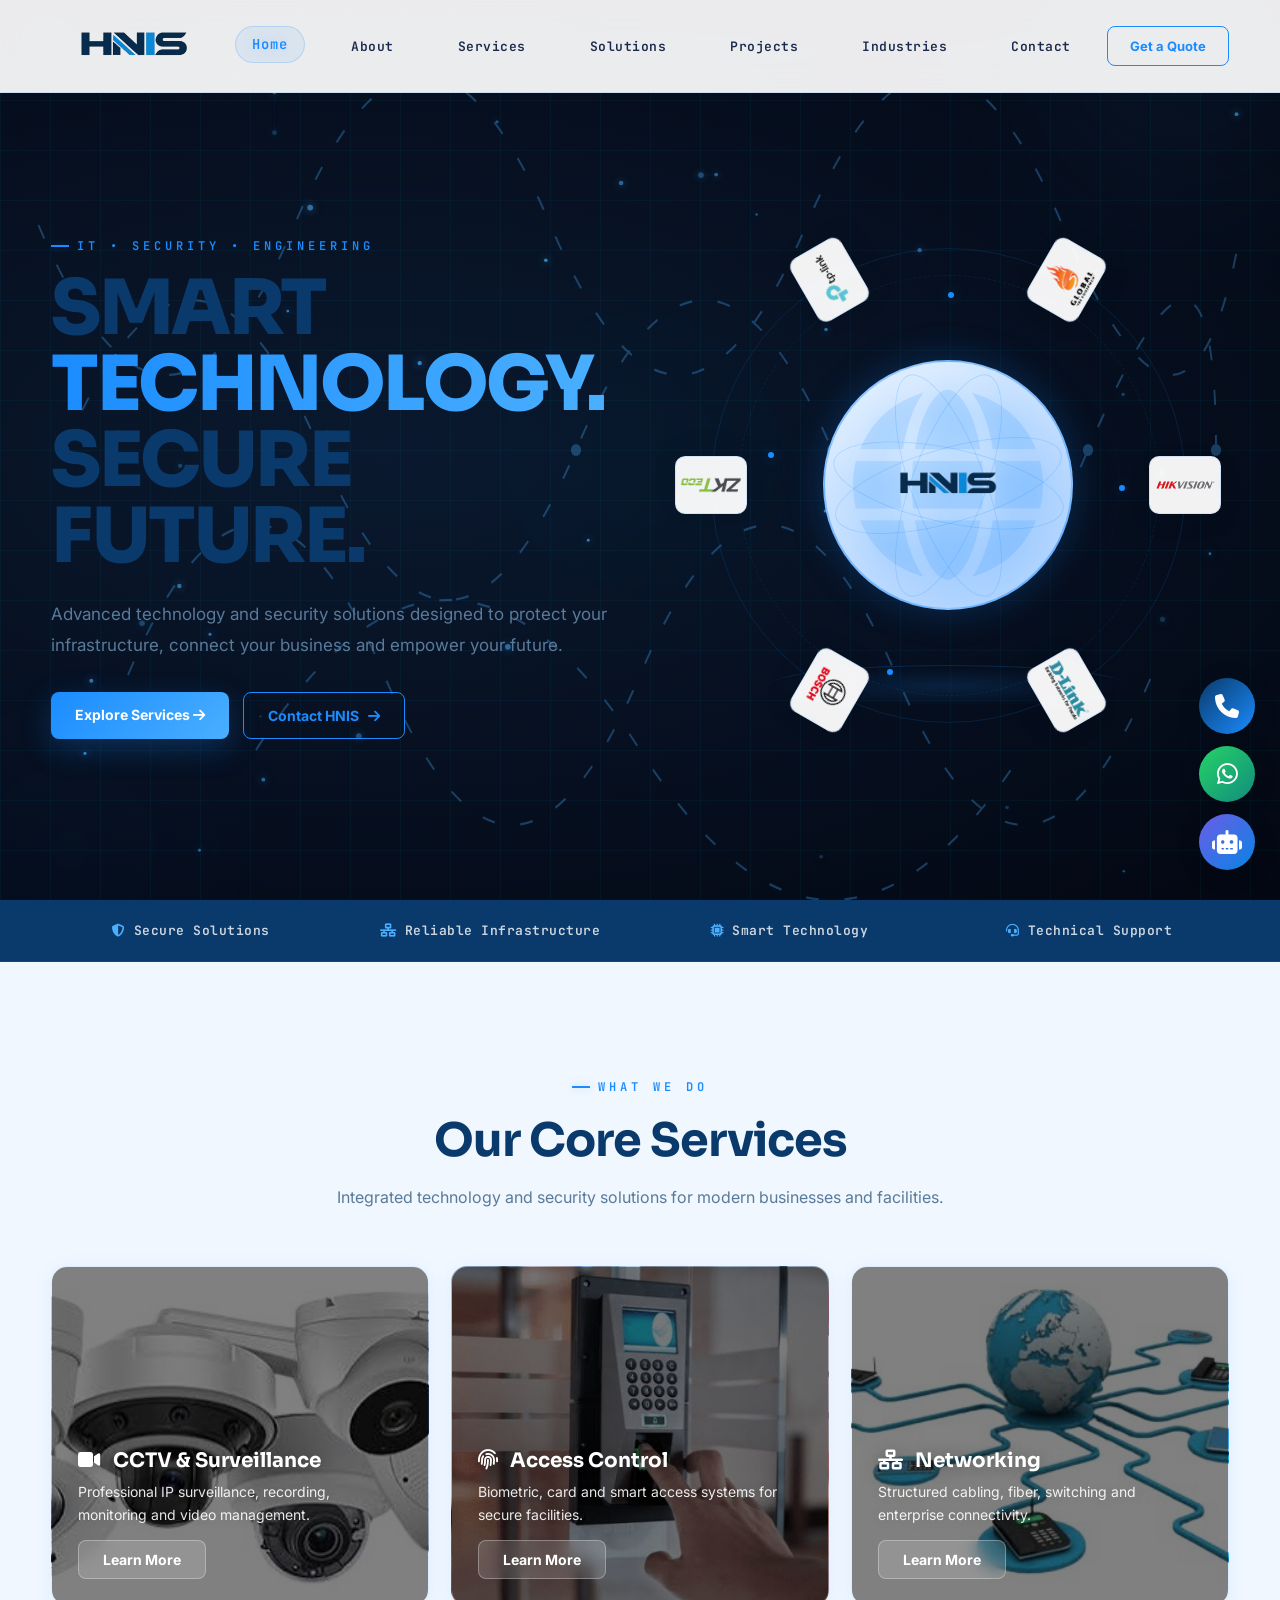
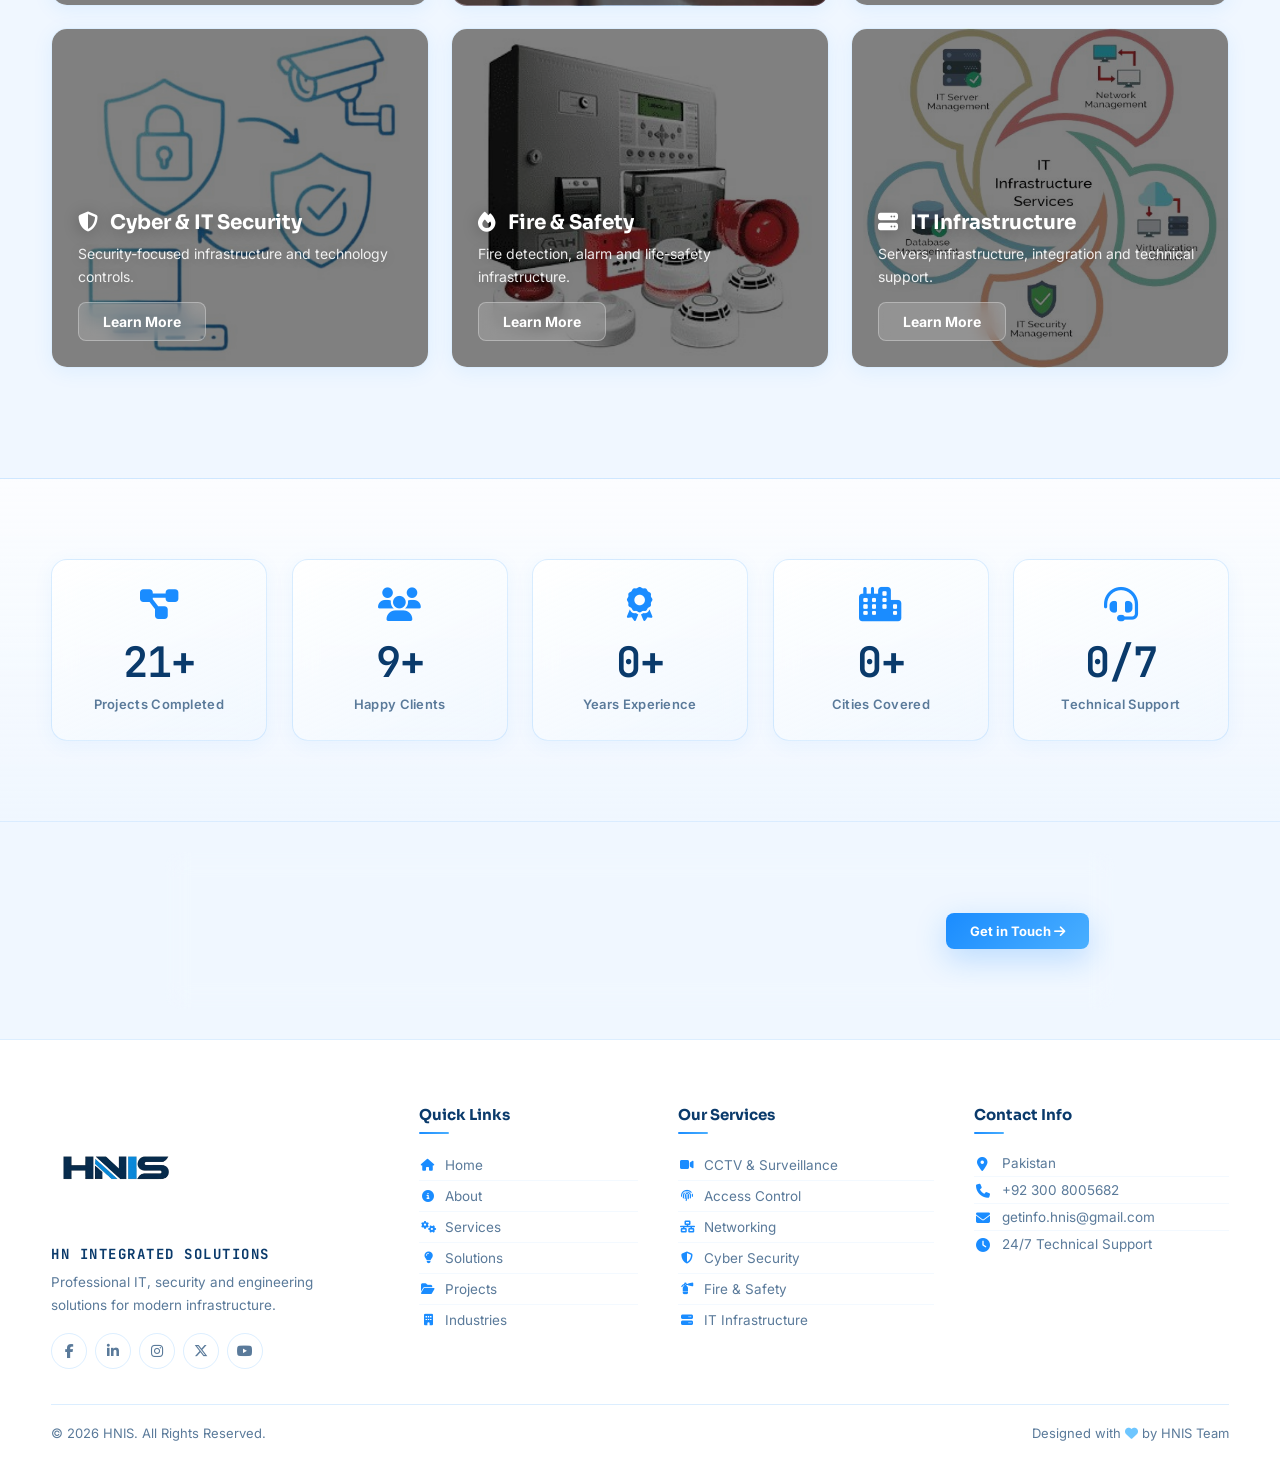
==== commit cd15b051: "Update index.html" ====
--- a/index.html
+++ b/index.html
@@ -6,15 +6,15 @@
 <meta name="keywords" content="HNIS, IT solutions Pakistan, security systems, CCTV surveillance, access control, networking, cyber security, fire safety, Islamabad security company">
 <meta name="robots" content="index, follow, max-image-preview:large">
 <meta name="author" content="HNIS - HN Integrated Solutions">
-<link rel="canonical" href="https://xxxxxxxx/">
+<link rel="canonical" href="https://hni-s.github.io/">
 <meta name="theme-color" content="#0a3a6b">
 <!-- Open Graph / Facebook -->
 <meta property="og:type" content="website">
 <meta property="og:site_name" content="HNIS - HN Integrated Solutions">
 <meta property="og:title" content="HNIS | IT & Security Solutions">
 <meta property="og:description" content="HNIS provides professional IT, security, CCTV, access control, networking and engineering solutions.">
-<meta property="og:url" content="https://xxxxxxxx/">
-<meta property="og:image" content="https://xxxxxxxx/images/logo.png">
+<meta property="og:url" content="https://hni-s.github.io/">
+<meta property="og:image" content="https://hni-s.github.io/images/logo.png">
 <meta property="og:image:width" content="512">
 <meta property="og:image:height" content="512">
 <meta property="og:locale" content="en_US">
@@ -22,7 +22,7 @@
 <meta name="twitter:card" content="summary_large_image">
 <meta name="twitter:title" content="HNIS | IT & Security Solutions">
 <meta name="twitter:description" content="HNIS provides professional IT, security, CCTV, access control, networking and engineering solutions.">
-<meta name="twitter:image" content="https://xxxxxxxx/images/logo.png">
+<meta name="twitter:image" content="https://hni-s.github.io/images/logo.png">
 <!-- Favicon -->
 <link rel="icon" type="image/png" href="images/logo.png">
 <link rel="icon" href="images/logo.png">
@@ -37,9 +37,9 @@
   "@type": "ProfessionalService",
   "name": "HNIS - HN Integrated Solutions",
   "alternateName": "HNIS",
-  "url": "https://xxxxxxxx/",
-  "logo": "https://xxxxxxxx/images/logo.png",
-  "image": "https://xxxxxxxx/images/logo.png",
+  "url": "https://hni-s.github.io/",
+  "logo": "https://hni-s.github.io/images/logo.png",
+  "image": "https://hni-s.github.io/images/logo.png",
   "description": "HNIS provides professional IT, security, CCTV, access control, networking and engineering solutions.",
   "telephone": "+92-300-8005682",
   "email": "getinfo.hnis@gmail.com",
@@ -405,4 +405,4 @@
 
 <script src="js/script.js"></script>
 </body>
-</html>+</html>
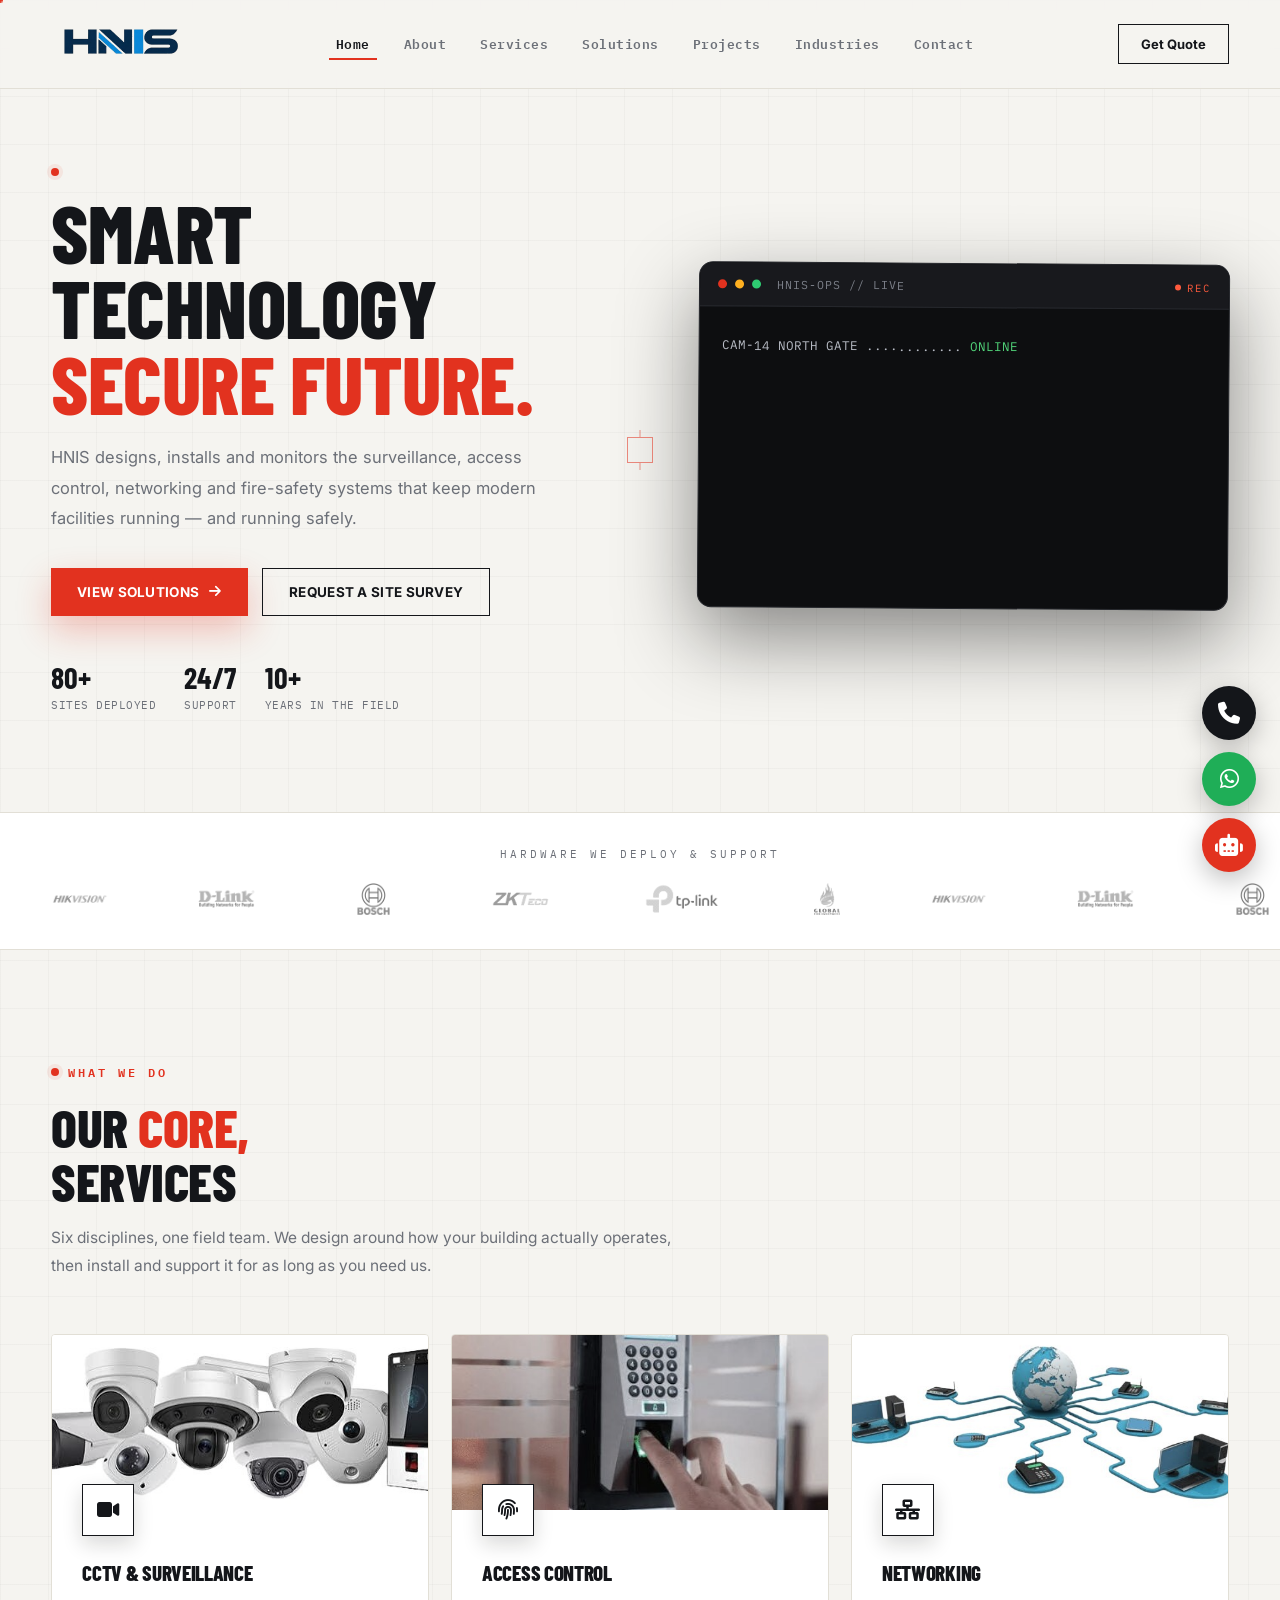
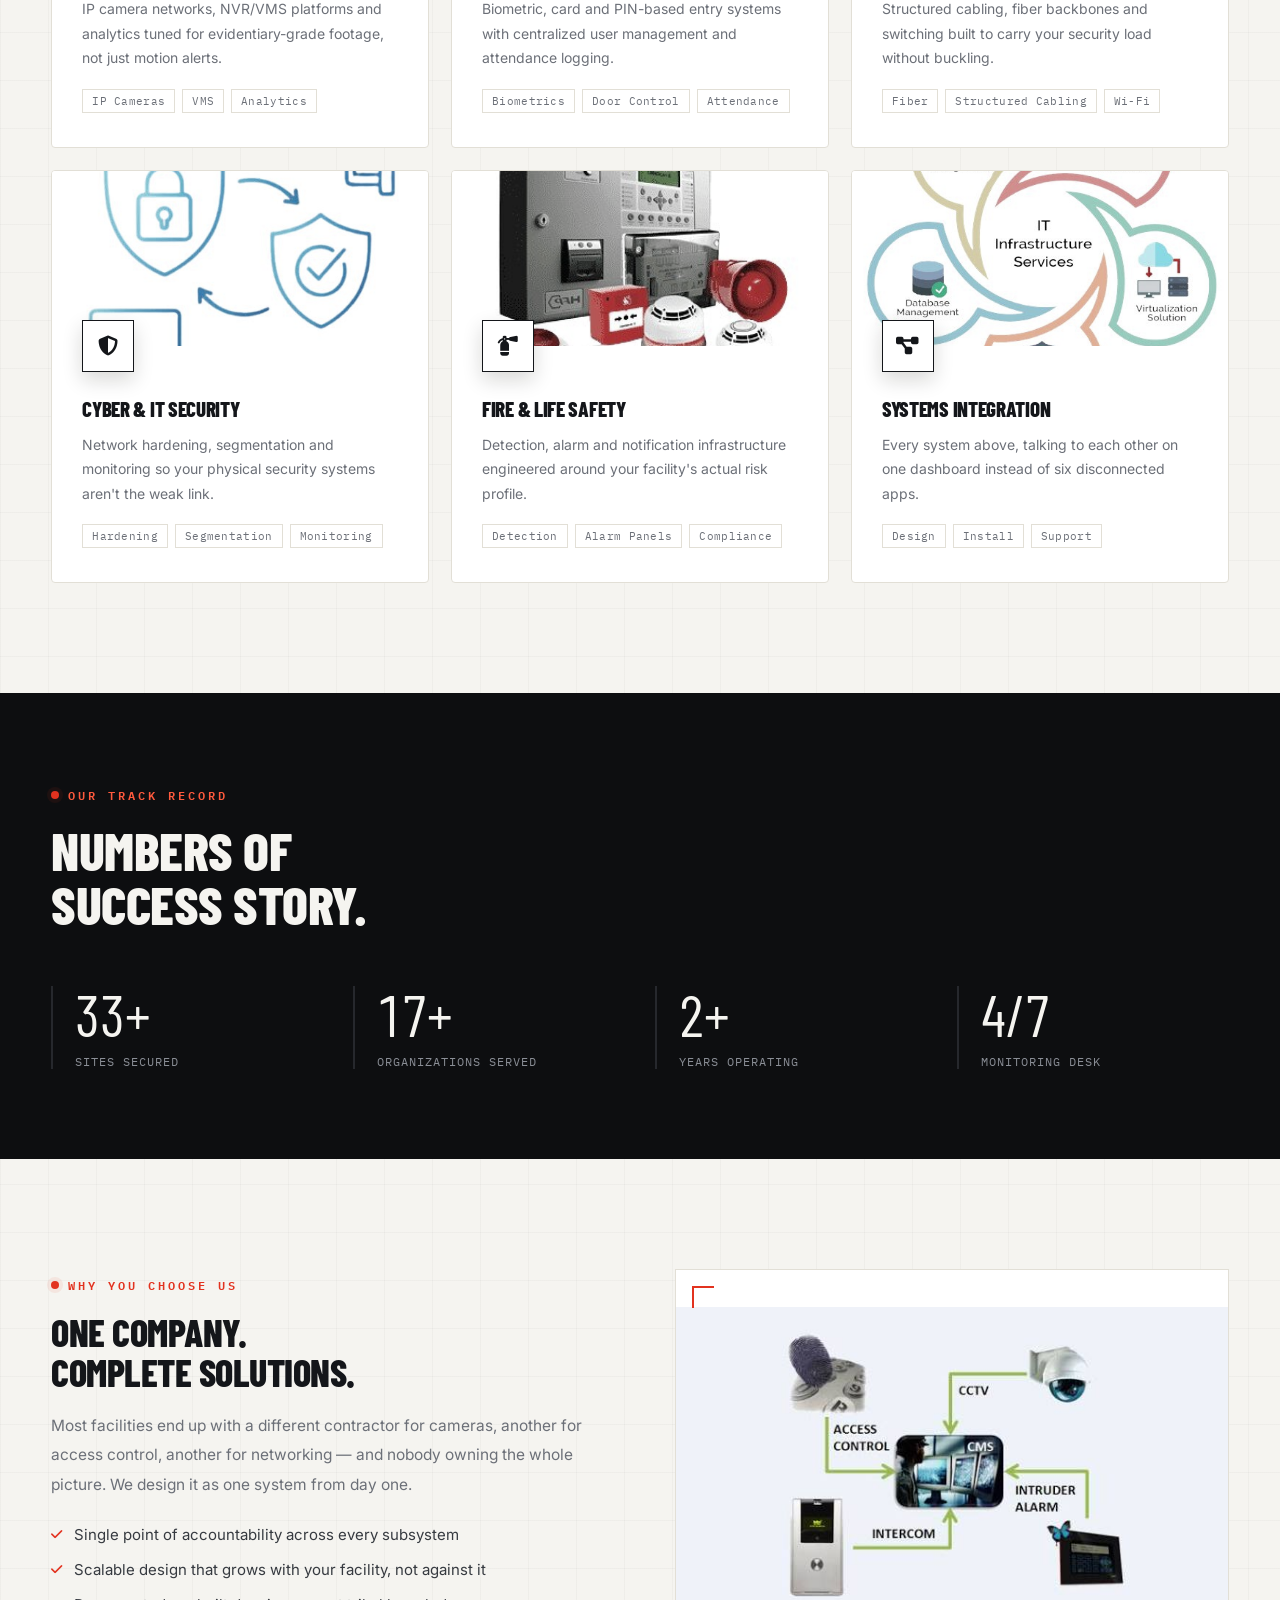
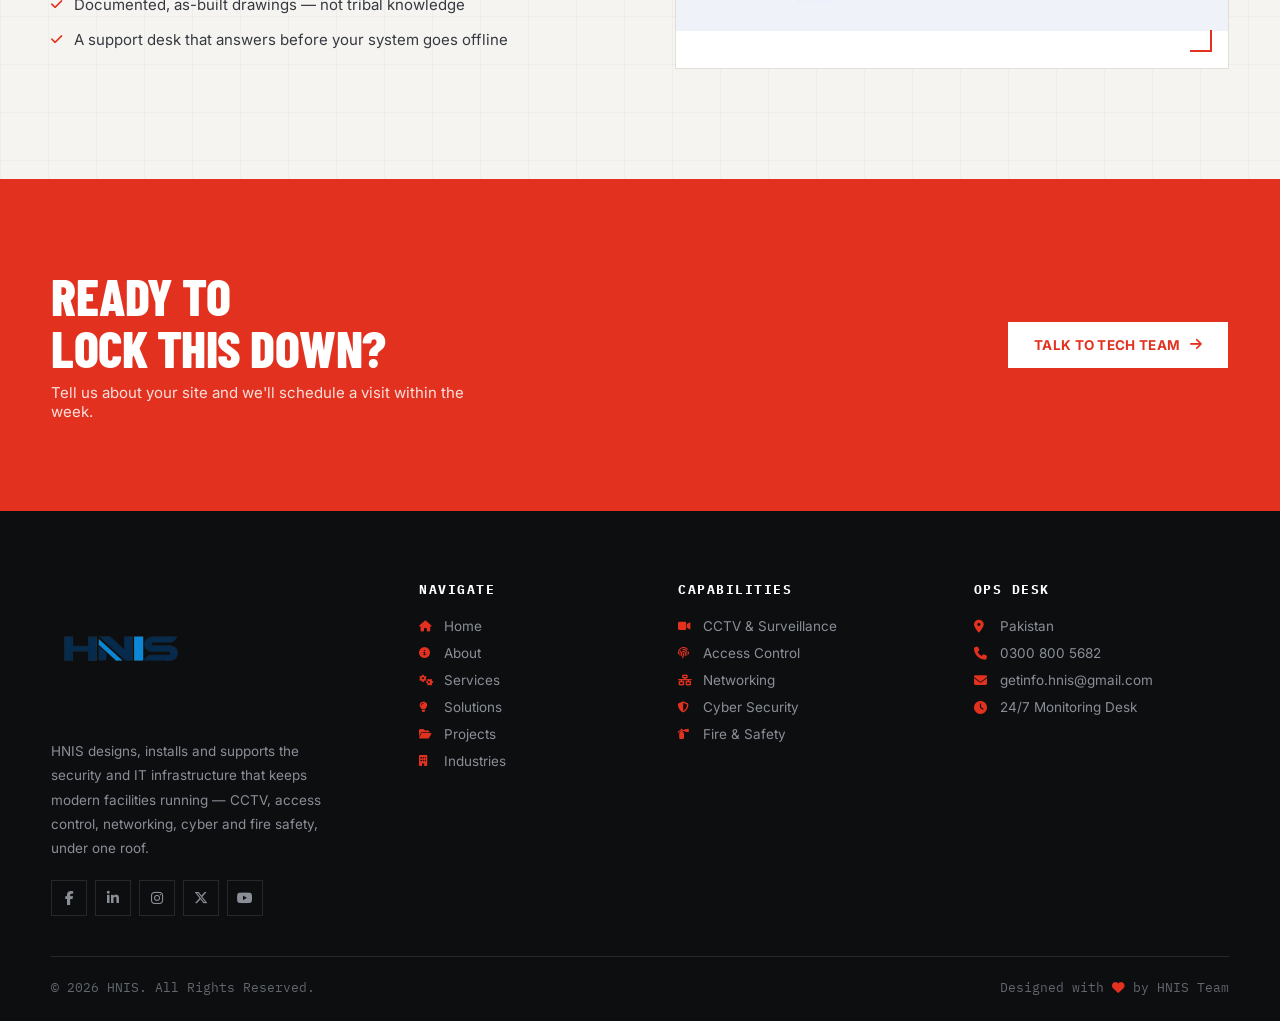
==== commit 0b4aec4c: "Add files via upload" ====
--- a/index.html
+++ b/index.html
@@ -1,75 +1,58 @@
 <!DOCTYPE html>
 <html lang="en"><head>
 <meta charset="UTF-8"><meta name="viewport" content="width=device-width, initial-scale=1.0">
-<title>HNIS | IT & Security Solutions</title>
-<meta name="description" content="HNIS provides professional IT, security, CCTV, access control, networking and engineering solutions.">
-<meta name="keywords" content="HNIS, IT solutions Pakistan, security systems, CCTV surveillance, access control, networking, cyber security, fire safety, Islamabad security company">
-<meta name="robots" content="index, follow, max-image-preview:large">
-<meta name="author" content="HNIS - HN Integrated Solutions">
+<title>HNIS | Security & IT Systems Integrator in Pakistan</title>
+<meta name="description" content="HNIS designs, installs and monitors CCTV, access control, networking, cyber security and fire safety systems for facilities across Pakistan. 24/7 monitoring desk.">
+<meta name="keywords" content="security systems Pakistan, CCTV installation Pakistan, access control systems, IT security company Pakistan, fire alarm installation, HNIS, network infrastructure Pakistan">
+<meta name="robots" content="index, follow">
+<meta name="author" content="HNIS">
 <link rel="canonical" href="https://hni-s.github.io/">
-<meta name="theme-color" content="#0a3a6b">
-<!-- Open Graph / Facebook -->
 <meta property="og:type" content="website">
-<meta property="og:site_name" content="HNIS - HN Integrated Solutions">
-<meta property="og:title" content="HNIS | IT & Security Solutions">
-<meta property="og:description" content="HNIS provides professional IT, security, CCTV, access control, networking and engineering solutions.">
+<meta property="og:site_name" content="HNIS">
+<meta property="og:title" content="HNIS | Security & IT Systems Integrator in Pakistan">
+<meta property="og:description" content="HNIS designs, installs and monitors CCTV, access control, networking, cyber security and fire safety systems for facilities across Pakistan. 24/7 monitoring desk.">
 <meta property="og:url" content="https://hni-s.github.io/">
 <meta property="og:image" content="https://hni-s.github.io/images/logo.png">
-<meta property="og:image:width" content="512">
-<meta property="og:image:height" content="512">
-<meta property="og:locale" content="en_US">
-<!-- Twitter -->
+<meta property="og:locale" content="en_PK">
 <meta name="twitter:card" content="summary_large_image">
-<meta name="twitter:title" content="HNIS | IT & Security Solutions">
-<meta name="twitter:description" content="HNIS provides professional IT, security, CCTV, access control, networking and engineering solutions.">
+<meta name="twitter:title" content="HNIS | Security & IT Systems Integrator in Pakistan">
+<meta name="twitter:description" content="HNIS designs, installs and monitors CCTV, access control, networking, cyber security and fire safety systems for facilities across Pakistan. 24/7 monitoring desk.">
 <meta name="twitter:image" content="https://hni-s.github.io/images/logo.png">
-<!-- Favicon -->
-<link rel="icon" type="image/png" href="images/logo.png">
+<meta name="geo.region" content="PK">
+<meta name="geo.placename" content="Pakistan">
 <link rel="icon" href="images/logo.png">
 <link rel="preconnect" href="https://fonts.googleapis.com"><link rel="preconnect" href="https://fonts.gstatic.com" crossorigin>
-<link href="https://fonts.googleapis.com/css2?family=Inter:wght@400;500;600;700;800;900&family=Sora:wght@400;500;600;700;800&family=JetBrains+Mono:wght@400;500;600&display=swap" rel="stylesheet">
+<link href="https://fonts.googleapis.com/css2?family=Inter:wght@400;500;600;700;800&family=Barlow+Condensed:wght@600;700;800;900&family=IBM+Plex+Mono:wght@400;500;600&display=swap" rel="stylesheet">
 <link rel="stylesheet" href="https://cdnjs.cloudflare.com/ajax/libs/font-awesome/6.5.2/css/all.min.css">
 <link rel="stylesheet" href="css/style.css">
-<!-- Structured Data: Organization / LocalBusiness -->
 <script type="application/ld+json">
 {
   "@context": "https://schema.org",
   "@type": "ProfessionalService",
+  "@id": "https://hni-s.github.io/#organization",
   "name": "HNIS - HN Integrated Solutions",
   "alternateName": "HNIS",
   "url": "https://hni-s.github.io/",
   "logo": "https://hni-s.github.io/images/logo.png",
   "image": "https://hni-s.github.io/images/logo.png",
-  "description": "HNIS provides professional IT, security, CCTV, access control, networking and engineering solutions.",
+  "description": "HNIS designs, installs and monitors CCTV, access control, networking, cyber security and fire safety systems for facilities across Pakistan.",
   "telephone": "+92-300-8005682",
   "email": "getinfo.hnis@gmail.com",
+  "priceRange": "$$",
   "address": {
     "@type": "PostalAddress",
-    "addressLocality": "Islamabad",
     "addressCountry": "PK"
   },
-  "areaServed": "PK",
-  "sameAs": [],
-  "openingHoursSpecification": {
-    "@type": "OpeningHoursSpecification",
-    "dayOfWeek": ["Monday","Tuesday","Wednesday","Thursday","Friday","Saturday","Sunday"],
-    "opens": "00:00",
-    "closes": "23:59"
+  "areaServed": {
+    "@type": "Country",
+    "name": "Pakistan"
   },
-  "makesOffer": [
-    { "@type": "Offer", "itemOffered": { "@type": "Service", "name": "CCTV & Video Surveillance" } },
-    { "@type": "Offer", "itemOffered": { "@type": "Service", "name": "Access Control & Biometrics" } },
-    { "@type": "Offer", "itemOffered": { "@type": "Service", "name": "Networking & IT Infrastructure" } },
-    { "@type": "Offer", "itemOffered": { "@type": "Service", "name": "Cyber & IT Security" } },
-    { "@type": "Offer", "itemOffered": { "@type": "Service", "name": "Fire Alarm & Safety" } },
-    { "@type": "Offer", "itemOffered": { "@type": "Service", "name": "Engineering & System Integration" } }
-  ]
+  "sameAs": []
 }
 </script>
 </head>
 <body>
 
-<!-- ===== HEADER ===== -->
 <header>
   <div class="container">
     <nav>
@@ -86,225 +69,189 @@
         <li><a href="industries.html">Industries</a></li>
         <li><a href="contact.html">Contact</a></li>
       </ul>
-      <a class="nav-btn" href="contact.html">Get a Quote</a>
+      <a class="nav-btn" href="contact.html">Get Quote</a>
       <div class="menu" id="menu"><i class="fa-solid fa-bars"></i></div>
     </nav>
   </div>
 </header>
 
-<!-- ===== HERO SECTION ===== -->
-<section class="hero cyber-hero">
-  <div class="hero-bg-animation">
-    <div class="bg-grid-lines"></div>
-    <div class="particles-container" id="particlesContainer"></div>
-    <svg class="circuit-svg" viewBox="0 0 1000 600" preserveAspectRatio="none">
-      <path class="circuit-line" d="M 50,300 Q 150,100 250,300 T 450,300 T 650,300 T 850,300 T 950,300" />
-      <path class="circuit-line delay-1" d="M 100,450 Q 200,250 300,450 T 500,450 T 700,450 T 900,450" />
-      <path class="circuit-line delay-2" d="M 30,150 Q 130,350 230,150 T 430,150 T 630,150 T 830,150 T 970,150" />
-      <path class="circuit-line delay-3" d="M 200,500 Q 350,300 500,500 T 800,500" />
-      <circle class="circuit-node" cx="50" cy="300" r="4" />
-      <circle class="circuit-node delay-1" cx="250" cy="300" r="4" />
-      <circle class="circuit-node delay-2" cx="450" cy="300" r="4" />
-      <circle class="circuit-node delay-3" cx="650" cy="300" r="4" />
-      <circle class="circuit-node delay-1" cx="850" cy="300" r="4" />
-      <circle class="circuit-node delay-2" cx="950" cy="300" r="4" />
-    </svg>
-    <div class="glow-orb orb-1"></div>
-    <div class="glow-orb orb-2"></div>
-    <div class="glow-orb orb-3"></div>
-    <canvas id="hero-canvas"></canvas>
-  </div>
-  <div class="container">
-    <div class="hero-content">
+<!-- ===== HERO ===== -->
+<section class="hero">
+  <div class="container">
+    <div class="hero-grid">
       <div class="reveal">
-        <div class="eyebrow">IT • SECURITY • ENGINEERING</div>
-        <h1>SMART <span>TECHNOLOGY.</span><br>SECURE FUTURE.</h1>
-        <p class="hero-description">Advanced technology and security solutions designed to protect your infrastructure, connect your business and empower your future.</p>
-        <div class="hero-buttons">
-          <a href="services.html" class="btn primary pulse-icon">Explore Services <i class="fa-solid fa-arrow-right"></i></a>
-          <a href="contact.html" class="btn outline">Contact HNIS <i class="fa-solid fa-arrow-right"></i></a>
-        </div>
-      </div>
-      <div class="hero-visual reveal">
-        <div class="orbit-hero">
-          <div class="globe-halo"></div>
-          <div class="hero-globe">
-            <div class="globe-lat lat-1"></div>
-            <div class="globe-lat lat-2"></div>
-            <div class="globe-lon lon-1"></div>
-            <div class="globe-lon lon-2"></div>
-            <i class="fa-solid fa-globe rotate-icon"></i>
+        <div class="eyebrow"></div>
+        <h1>SMART<br>TECHNOLOGY<br><span>SECURE FUTURE.</span></h1>
+        <p class="hero-sub">HNIS designs, installs and monitors the surveillance, access control, networking and fire-safety systems that keep modern facilities running — and running safely.</p>
+        <div class="hero-actions">
+          <a href="services.html" class="btn primary">View Solutions
+ <i class="fa-solid fa-arrow-right"></i></a>
+          <a href="contact.html" class="btn outline">Request a Site Survey</a>
+        </div>
+        <div class="stat-chips">
+          <div class="stat-chip"><strong>80+</strong><span>Sites Deployed</span></div>
+          <div class="stat-chip"><strong>24/7</strong><span>Support</span></div>
+          <div class="stat-chip"><strong>10+</strong><span>Years in the Field</span></div>
+        </div>
+      </div>
+      <div class="reveal">
+        <div class="monitor">
+          <div class="monitor-bar">
+            <span class="monitor-dot red"></span>
+            <span class="monitor-dot amber"></span>
+            <span class="monitor-dot green"></span>
+            <span class="monitor-title">HNIS-OPS // LIVE</span>
+            <span class="monitor-rec">REC</span>
           </div>
-          <div class="hero-logo-center">
-            <img src="images/logo.png" alt="HNIS">
-          </div>
-          <div class="orbit-ring ring-main">
-            <div class="orbit-logo ol-1"><img src="images/logo4.png" alt="Hikvision"></div>
-            <div class="orbit-logo ol-2"><img src="images/logo5.png" alt="D-Link"></div>
-            <div class="orbit-logo ol-3"><img src="images/logo6.png" alt="Bosch"></div>
-            <div class="orbit-logo ol-4"><img src="images/logo7.png" alt="ZKTeco"></div>
-            <div class="orbit-logo ol-5"><img src="images/logo8.png" alt="TP-Link"></div>
-            <div class="orbit-logo ol-6"><img src="images/logo10.png" alt="Global Fire Equipment"></div>
-          </div>
-          <div class="orbit-dots"><span></span><span></span><span></span><span></span></div>
-          <div class="hero-base"></div>
-        </div>
-      </div>
-    </div>
-  </div>
-</section>
-
-<!-- ===== TRUST BAR ===== -->
-<div class="trust">
-  <div class="container">
-    <div class="trust-grid">
-      <div class="trust-item"><i class="fa-solid fa-shield-halved glow-icon"></i>Secure Solutions</div>
-      <div class="trust-item"><i class="fa-solid fa-network-wired pulse-icon"></i>Reliable Infrastructure</div>
-      <div class="trust-item"><i class="fa-solid fa-microchip float-icon"></i>Smart Technology</div>
-      <div class="trust-item"><i class="fa-solid fa-headset wave-icon"></i>Technical Support</div>
+          <div class="monitor-body" id="liveFeed"></div>
+        </div>
+      </div>
+    </div>
+  </div>
+</section>
+
+<!-- ===== MARQUEE ===== -->
+<div class="marquee-wrap">
+  <div class="marquee-label">Hardware We Deploy &amp; Support</div>
+  <div class="container">
+    <div class="marquee-track">
+      <img src="images/logo4.png" alt="Hikvision">
+      <img src="images/logo5.png" alt="D-Link">
+      <img src="images/logo6.png" alt="Bosch">
+      <img src="images/logo7.png" alt="ZKTeco">
+      <img src="images/logo8.png" alt="TP-Link">
+      <img src="images/logo10.png" alt="Global Fire Equipment">
     </div>
   </div>
 </div>
 
-<!-- ===== SERVICES SECTION ===== -->
-<section class="services-home">
+<!-- ===== SERVICES ===== -->
+<section>
   <div class="container">
     <div class="section-head reveal">
-      <div class="eyebrow">WHAT WE DO</div>
-      <h2>Our Core Services</h2>
-      <p>Integrated technology and security solutions for modern businesses and facilities.</p>
-    </div>
-    <div class="grid three">
-      <div class="card service-card reveal card-glow" style="background-image:url('images/cctv.jpg');">
-        <div class="card-bg-blur"></div>
-        <div class="card-content">
-          <h3><i class="fa-solid fa-video pulse-icon"></i> CCTV & Surveillance</h3>
-          <p>Professional IP surveillance, recording, monitoring and video management.</p>
-          <a class="btn outline" href="services.html">Learn More</a>
-        </div>
-      </div>
-      <div class="card service-card reveal card-glow" style="background-image:url('images/access-control.jpg');">
-        <div class="card-bg-blur"></div>
-        <div class="card-content">
-          <h3><i class="fa-solid fa-fingerprint pulse-icon"></i> Access Control</h3>
-          <p>Biometric, card and smart access systems for secure facilities.</p>
-          <a class="btn outline" href="services.html">Learn More</a>
-        </div>
-      </div>
-      <div class="card service-card reveal card-glow" style="background-image:url('images/network.jpg');">
-        <div class="card-bg-blur"></div>
-        <div class="card-content">
-          <h3><i class="fa-solid fa-network-wired pulse-icon"></i> Networking</h3>
-          <p>Structured cabling, fiber, switching and enterprise connectivity.</p>
-          <a class="btn outline" href="services.html">Learn More</a>
-        </div>
-      </div>
-      <div class="card service-card reveal card-glow" style="background-image:url('images/cyber-security.jpg');">
-        <div class="card-bg-blur"></div>
-        <div class="card-content">
-          <h3><i class="fa-solid fa-shield-halved glow-icon"></i> Cyber & IT Security</h3>
-          <p>Security-focused infrastructure and technology controls.</p>
-          <a class="btn outline" href="services.html">Learn More</a>
-        </div>
-      </div>
-      <div class="card service-card reveal card-glow" style="background-image:url('images/fire-safety.jpg');">
-        <div class="card-bg-blur"></div>
-        <div class="card-content">
-          <h3><i class="fa-solid fa-fire shake-icon"></i> Fire & Safety</h3>
-          <p>Fire detection, alarm and life-safety infrastructure.</p>
-          <a class="btn outline" href="services.html">Learn More</a>
-        </div>
-      </div>
-      <div class="card service-card reveal card-glow" style="background-image:url('images/it-infrastructure.jpg');">
-        <div class="card-bg-blur"></div>
-        <div class="card-content">
-          <h3><i class="fa-solid fa-server float-icon"></i> IT Infrastructure</h3>
-          <p>Servers, infrastructure, integration and technical support.</p>
-          <a class="btn outline" href="services.html">Learn More</a>
-        </div>
-      </div>
-    </div>
-  </div>
-</section>
-
-<!-- ===== STATS SECTION ===== -->
-<section class="stats">
-  <div class="container">
+      <div class="eyebrow">What We DO</div>
+      <h2>Our <em>CORE,</em><br>Services</h2>
+      <p>Six disciplines, one field team. We design around how your building actually operates, then install and support it for as long as you need us.</p>
+    </div>
+    <div class="badge-grid three">
+      <div class="badge-card reveal">
+        <span class=</span>
+        <div class="badge-photo"><img src="images/cctv.jpg" alt="CCTV & Surveillance"></div>
+        <div class="badge-icon"><i class="fa-solid fa-video"></i></div>
+        <h3>CCTV &amp; Surveillance</h3>
+        <p>IP camera networks, NVR/VMS platforms and analytics tuned for evidentiary-grade footage, not just motion alerts.</p>
+        <div class="tags"><span>IP Cameras</span><span>VMS</span><span>Analytics</span></div>
+      </div>
+      <div class="badge-card reveal">
+        <span class=</span>
+        <div class="badge-photo"><img src="images/access-control.jpg" alt="Access Control"></div>
+        <div class="badge-icon"><i class="fa-solid fa-fingerprint"></i></div>
+        <h3>Access Control</h3>
+        <p>Biometric, card and PIN-based entry systems with centralized user management and attendance logging.</p>
+        <div class="tags"><span>Biometrics</span><span>Door Control</span><span>Attendance</span></div>
+      </div>
+      <div class="badge-card reveal">
+        <span class=</span>
+        <div class="badge-photo"><img src="images/network.jpg" alt="Networking"></div>
+        <div class="badge-icon"><i class="fa-solid fa-network-wired"></i></div>
+        <h3>Networking</h3>
+        <p>Structured cabling, fiber backbones and switching built to carry your security load without buckling.</p>
+        <div class="tags"><span>Fiber</span><span>Structured Cabling</span><span>Wi-Fi</span></div>
+      </div>
+      <div class="badge-card reveal">
+        <span class=</span>
+        <div class="badge-photo"><img src="images/cyber-security.jpg" alt="Cyber & IT Security"></div>
+        <div class="badge-icon"><i class="fa-solid fa-shield-halved"></i></div>
+        <h3>Cyber &amp; IT Security</h3>
+        <p>Network hardening, segmentation and monitoring so your physical security systems aren't the weak link.</p>
+        <div class="tags"><span>Hardening</span><span>Segmentation</span><span>Monitoring</span></div>
+      </div>
+      <div class="badge-card reveal">
+        <span class=</span>
+        <div class="badge-photo"><img src="images/fire-safety.jpg" alt="Fire & Life Safety"></div>
+        <div class="badge-icon"><i class="fa-solid fa-fire-extinguisher"></i></div>
+        <h3>Fire &amp; Life Safety</h3>
+        <p>Detection, alarm and notification infrastructure engineered around your facility's actual risk profile.</p>
+        <div class="tags"><span>Detection</span><span>Alarm Panels</span><span>Compliance</span></div>
+      </div>
+      <div class="badge-card reveal">
+        <span class=</span>
+        <div class="badge-photo"><img src="images/it-infrastructure.jpg" alt="Systems Integration"></div>
+        <div class="badge-icon"><i class="fa-solid fa-diagram-project"></i></div>
+        <h3>Systems Integration</h3>
+        <p>Every system above, talking to each other on one dashboard instead of six disconnected apps.</p>
+        <div class="tags"><span>Design</span><span>Install</span><span>Support</span></div>
+      </div>
+    </div>
+  </div>
+</section>
+
+<!-- ===== DARK STATS BAND ===== -->
+<section class="dark-band">
+  <div class="container">
+    <div class="section-head reveal">
+      <div class="eyebrow">OUR Track Record</div>
+      <h2>Numbers OF<br>success story.</h2>
+    </div>
     <div class="stats-grid" id="statsGrid">
-      <div class="stat reveal card-glow" data-count="80" data-suffix="+">
-        <i class="fa-solid fa-project-diagram float-icon"></i>
-        <div class="stat-number" id="stat1">0</div>
-        <p>Projects Completed</p>
-      </div>
-      <div class="stat reveal card-glow" data-count="50" data-suffix="+">
-        <i class="fa-solid fa-users pulse-icon"></i>
-        <div class="stat-number" id="stat2">0</div>
-        <p>Happy Clients</p>
-      </div>
-      <div class="stat reveal card-glow" data-count="10" data-suffix="+">
-        <i class="fa-solid fa-award glow-icon"></i>
-        <div class="stat-number" id="stat3">0</div>
-        <p>Years Experience</p>
-      </div>
-      <div class="stat reveal card-glow" data-count="10" data-suffix="+">
-        <i class="fa-solid fa-city bounce-icon"></i>
-        <div class="stat-number" id="stat4">0</div>
-        <p>Cities Covered</p>
-      </div>
-      <div class="stat reveal card-glow" data-count="24" data-suffix="/7">
-        <i class="fa-solid fa-headset pulse-icon"></i>
-        <div class="stat-number" id="stat5">0</div>
-        <p>Technical Support</p>
-      </div>
-    </div>
-  </div>
-</section>
-
-<!-- ===== CTA SECTION ===== -->
-<section class="cta">
-  <div class="container">
-    <div class="cta-box reveal">
-      <div class="cta-content">
-        <span class="cta-badge"><i class="fa-solid fa-trophy"></i> Trusted Partner</span>
-        <h2>Build a Smarter & Safer Future</h2>
-        <p>Join 50+ satisfied clients who trust HNIS for their technology and security needs.</p>
-      </div>
-      <div class="cta-stats">
-        <div class="stat-item">
-          <span class="number">80+</span>
-          <span class="label">Projects</span>
-        </div>
-        <div class="stat-item">
-          <span class="number">50+</span>
-          <span class="label">Clients</span>
-        </div>
-        <div class="stat-item">
-          <span class="number">10+</span>
-          <span class="label">Years</span>
-        </div>
-      </div>
-      <a class="btn primary pulse-icon" href="contact.html">Get in Touch <i class="fa-solid fa-arrow-right"></i></a>
-    </div>
-  </div>
-</section>
+      <div class="stat-lg reveal" data-count="80" data-suffix="+"><div class="stat-number">0+</div><p>Sites Secured</p></div>
+      <div class="stat-lg reveal" data-count="50" data-suffix="+"><div class="stat-number">0+</div><p>Organizations Served</p></div>
+      <div class="stat-lg reveal" data-count="10" data-suffix="+"><div class="stat-number">0+</div><p>Years Operating</p></div>
+      <div class="stat-lg reveal" data-count="24" data-suffix="/7"><div class="stat-number">0/7</div><p>Monitoring Desk</p></div>
+    </div>
+  </div>
+</section>
+
+<!-- ===== WHY HNIS ===== -->
+<section>
+  <div class="container split">
+    <div class="reveal">
+      <div class="eyebrow">Why You Choose Us</div>
+      <h2 style="font-size:38px;text-transform:uppercase;color:var(--ink);line-height:1.05">One Company.<br>Complete Solutions.</h2>
+      <p class="lead" style="margin-top:18px">Most facilities end up with a different contractor for cameras, another for access control, another for networking — and nobody owning the whole picture. We design it as one system from day one.</p>
+      <ul class="checks">
+        <li><i class="fa-solid fa-check"></i>Single point of accountability across every subsystem</li>
+        <li><i class="fa-solid fa-check"></i>Scalable design that grows with your facility, not against it</li>
+        <li><i class="fa-solid fa-check"></i>Documented, as-built drawings — not tribal knowledge</li>
+        <li><i class="fa-solid fa-check"></i>A support desk that answers before your system goes offline</li>
+      </ul>
+    </div>
+    <div class="visual reveal" style="min-height:400px;padding:0;">
+      <div class="visual-corner tl"></div>
+      <div class="visual-corner br"></div>
+      <img src="images/integrated-access.jpg" alt="Integrated access systems" style="width:100%;height:100%;object-fit:cover;">
+    </div>
+  </div>
+</section>
+
+<!-- ===== CTA ===== -->
+<section class="cta-band">
+  <div class="container cta-band-inner">
+    <div class="reveal">
+      <h2>Ready To<br>Lock This Down?</h2>
+      <p>Tell us about your site and we'll schedule a visit within the week.</p>
+    </div>
+    <a href="contact.html" class="btn primary reveal">Talk To Tech Team <i class="fa-solid fa-arrow-right"></i></a>
+  </div>
+</section>
+
 <!-- ===== FOOTER ===== -->
 <footer>
   <div class="container">
     <div class="footer-grid">
       <div class="footer-brand">
         <div class="footer-logo"><img src="images/logo.png" alt="HNIS Logo"></div>
-        <p class="brand-name">HN INTEGRATED SOLUTIONS</p>
-        <p class="brand-desc">Professional IT, security and engineering solutions for modern infrastructure.</p>
+        <p class="brand-desc">HNIS designs, installs and supports the security and IT infrastructure that keeps modern facilities running — CCTV, access control, networking, cyber and fire safety, under one roof.</p>
         <div class="footer-social">
-          <a href="#" title="Facebook"><i class="fa-brands fa-facebook-f float-icon"></i></a>
-          <a href="#" title="LinkedIn"><i class="fa-brands fa-linkedin-in pulse-icon"></i></a>
-          <a href="#" title="Instagram"><i class="fa-brands fa-instagram wave-icon"></i></a>
-          <a href="#" title="Twitter"><i class="fa-brands fa-x-twitter bounce-icon"></i></a>
-          <a href="#" title="YouTube"><i class="fa-brands fa-youtube pulse-icon"></i></a>
+          <a href="#" title="Facebook"><i class="fa-brands fa-facebook-f"></i></a>
+          <a href="#" title="LinkedIn"><i class="fa-brands fa-linkedin-in"></i></a>
+          <a href="#" title="Instagram"><i class="fa-brands fa-instagram"></i></a>
+          <a href="#" title="Twitter"><i class="fa-brands fa-x-twitter"></i></a>
+          <a href="#" title="YouTube"><i class="fa-brands fa-youtube"></i></a>
         </div>
       </div>
       <div class="footer-links">
-        <h4>Quick Links</h4>
+        <h4>Navigate</h4>
         <ul>
           <li><a href="index.html"><i class="fa-solid fa-house"></i> Home</a></li>
           <li><a href="about.html"><i class="fa-solid fa-info-circle"></i> About</a></li>
@@ -315,92 +262,36 @@
         </ul>
       </div>
       <div class="footer-links">
-        <h4>Our Services</h4>
+        <h4>Capabilities</h4>
         <ul>
-          <li><a href="services.html"><i class="fa-solid fa-video"></i> CCTV & Surveillance</a></li>
+          <li><a href="services.html"><i class="fa-solid fa-video"></i> CCTV &amp; Surveillance</a></li>
           <li><a href="services.html"><i class="fa-solid fa-fingerprint"></i> Access Control</a></li>
           <li><a href="services.html"><i class="fa-solid fa-network-wired"></i> Networking</a></li>
           <li><a href="services.html"><i class="fa-solid fa-shield-halved"></i> Cyber Security</a></li>
-          <li><a href="services.html"><i class="fa-solid fa-fire-extinguisher"></i> Fire & Safety</a></li>
-          <li><a href="services.html"><i class="fa-solid fa-server"></i> IT Infrastructure</a></li>
+          <li><a href="services.html"><i class="fa-solid fa-fire-extinguisher"></i> Fire &amp; Safety</a></li>
         </ul>
       </div>
       <div class="footer-links">
-        <h4>Contact Info</h4>
+        <h4>Ops Desk</h4>
         <ul class="contact-info-list">
-          <li><i class="fa-solid fa-location-dot float-icon"></i> <span>Pakistan</span></li>
-          <li><i class="fa-solid fa-phone pulse-icon"></i> <span>+92 300 8005682</span></li>
-          <li><i class="fa-solid fa-envelope wave-icon"></i> <span>getinfo.hnis@gmail.com</span></li>
-          <li><i class="fa-solid fa-clock glow-icon"></i> <span>24/7 Technical Support</span></li>
+          <li><i class="fa-solid fa-location-dot"></i> <span>Pakistan</span></li>
+          <li><i class="fa-solid fa-phone"></i> <span><a href="tel:+923008005682" style="color:inherit">0300 800 5682</a></span></li>
+          <li><i class="fa-solid fa-envelope"></i> <span><a href="mailto:getinfo.hnis@gmail.com" style="color:inherit">getinfo.hnis@gmail.com</a></span></li>
+          <li><i class="fa-solid fa-clock"></i> <span>24/7 Monitoring Desk</span></li>
         </ul>
       </div>
     </div>
     <div class="copyright">
       <span>© <span data-year>2026</span> HNIS. All Rights Reserved.</span>
-      <span>Designed with <i class="fa-solid fa-heart pulse-icon" style="color:#6ec6ff;"></i> by HNIS Team</span>
+      <span>Designed with <i class="fa-solid fa-heart"></i> by HNIS Team</span>
     </div>
   </div>
 </footer>
 
-<!-- ===== FLOATING ACTION BUTTONS ===== -->
 <div class="fab-container">
-  <a href="tel:+923008005682" class="fab fab-phone" title="Call Us">
-    <i class="fa-solid fa-phone"></i>
-    <span class="fab-tooltip">Call Us</span>
-  </a>
-  <a href="https://wa.me/923008005682" class="fab fab-whatsapp" title="WhatsApp" target="_blank">
-    <i class="fa-brands fa-whatsapp"></i>
-    <span class="fab-tooltip">WhatsApp</span>
-  </a>
-  <button class="fab fab-ai" title="AI Assistant" onclick="toggleChat()">
-    <i class="fa-solid fa-robot"></i>
-    <span class="fab-tooltip">AI Assistant</span>
-  </button>
-</div>
-
-<!-- ===== AI CHAT MODAL ===== -->
-<div class="ai-chat-modal" id="aiChatModal">
-  <div class="ai-chat-header">
-    <div class="chat-title">
-      <i class="fa-solid fa-robot"></i>
-      <span>HNIS AI Assistant</span>
-    </div>
-    <button class="ai-chat-close" onclick="toggleChat()">
-      <i class="fa-solid fa-xmark"></i>
-    </button>
-  </div>
-  <div class="ai-chat-body" id="chatBody">
-    <div class="chat-message bot">
-      <div class="chat-avatar"><i class="fa-solid fa-robot"></i></div>
-      <div class="chat-bubble">
-        Hello! I'm HNIS AI Assistant. 👋<br>
-        How can I help you today?
-      </div>
-    </div>
-    <div class="quick-questions" id="quickQuestions">
-      <button class="quick-question" onclick="askQuestion('What services do you offer?')">
-        <i class="fa-solid fa-cogs"></i> What services do you offer?
-      </button>
-      <button class="quick-question" onclick="askQuestion('How can I get a quote?')">
-        <i class="fa-solid fa-file-invoice"></i> How can I get a quote?
-      </button>
-      <button class="quick-question" onclick="askQuestion('What industries do you serve?')">
-        <i class="fa-solid fa-building"></i> What industries do you serve?
-      </button>
-      <button class="quick-question" onclick="askQuestion('Do you provide 24/7 support?')">
-        <i class="fa-solid fa-headset"></i> Do you provide 24/7 support?
-      </button>
-      <button class="quick-question" onclick="askQuestion('What is your location?')">
-        <i class="fa-solid fa-location-dot"></i> What is your location?
-      </button>
-    </div>
-  </div>
-  <div class="ai-chat-footer">
-    <input type="text" id="chatInput" placeholder="Type your question..." onkeypress="if(event.key==='Enter') sendMessage()">
-    <button class="chat-send" onclick="sendMessage()">
-      <i class="fa-solid fa-paper-plane"></i>
-    </button>
-  </div>
+  <a href="tel:+923008005682" class="fab fab-phone" title="Call Us"><i class="fa-solid fa-phone"></i><span class="fab-tooltip">Call Us</span></a>
+  <a href="https://wa.me/923008005682" class="fab fab-whatsapp" title="WhatsApp" target="_blank"><i class="fa-brands fa-whatsapp"></i><span class="fab-tooltip">WhatsApp</span></a>
+  <a href="#" class="fab fab-ai" id="aiAssistantBtn" title="Ask HNIS"><i class="fa-solid fa-robot"></i><span class="fab-tooltip">Ask HNIS</span></a>
 </div>
 
 <script src="js/script.js"></script>
--- a/css/style.css
+++ b/css/style.css
@@ -1,3655 +1,443 @@
 /* =========================================================
-   HNIS — LIGHT BLUE & WHITE THEME
-   Palette: clean white, soft blue gradients, glass HUD panels
+   HNIS — "PERIMETER" DESIGN SYSTEM
+   Concept: a security operations desk rendered as a website.
+   Light paper canvas + graphite ink + a single signal-red
+   accent used the way a control room uses red: sparingly,
+   for what actually matters. The hero's dark monitor panel
+   is the one deliberate contrast moment.
    ========================================================= */
 
 :root {
-  --void: #f0f7ff;
+  --paper: #f5f4f0;
+  --paper-2: #ebe9e2;
+  --ink: #14161a;
   --panel: #ffffff;
-  --panel-2: #e8f2ff;
-  --navy: #0a3a6b;
-  --navy-2: #1a5a8a;
-  --blue: #1a8cff;
-  --blue-2: #4aafff;
-  --sky: rgba(26, 140, 255, 0.08);
-  --soft: #f5faff;
-  --line: rgba(26, 140, 255, 0.15);
-  --text: #1a2a4a;
-  --muted: #5a7a9a;
-  --white: #ffffff;
-  --shadow: 0 15px 50px rgba(26, 140, 255, 0.12);
-  --glow: 0 0 0 1px rgba(26, 140, 255, 0.2), 0 15px 40px rgba(26, 140, 255, 0.08);
-  --font-display: 'Sora', 'Inter', sans-serif;
-  --font-mono: 'JetBrains Mono', monospace;
-}
-
-* {
-  margin: 0;
-  padding: 0;
-  box-sizing: border-box;
-}
-
-html {
-  scroll-behavior: smooth;
-}
+  --line: #e2dfd6;
+  --steel: #6c7078;
+  --steel-2: #9a9da3;
+  --dark: #0d0e10;
+  --dark-2: #18191d;
+  --dark-line: #26282d;
+  --signal: #e2321f;
+  --signal-2: #ff5a3d;
+  --signal-dim: rgba(226, 50, 31, 0.08);
+  --shadow: 0 24px 60px rgba(20, 18, 14, 0.10);
+  --shadow-dark: 0 30px 80px rgba(0, 0, 0, 0.45);
+  --display: 'Barlow Condensed', 'Inter', sans-serif;
+  --mono: 'IBM Plex Mono', monospace;
+}
+
+* { margin: 0; padding: 0; box-sizing: border-box; }
+html { scroll-behavior: smooth; }
 
 body {
   font-family: 'Inter', Arial, sans-serif;
-  background: var(--void);
-  color: var(--text);
+  background: var(--paper);
+  background-image:
+    linear-gradient(rgba(20,18,14,0.028) 1px, transparent 1px),
+    linear-gradient(90deg, rgba(20,18,14,0.028) 1px, transparent 1px);
+  background-size: 48px 48px;
+  color: var(--ink);
   overflow-x: hidden;
-  position: relative;
-}
-
-a {
-  text-decoration: none;
-  color: inherit;
-}
-
+}
+
+a { text-decoration: none; color: inherit; }
 img { max-width: 100%; }
-
-.container {
-  width: min(1200px, 92%);
-  margin: auto;
-  position: relative;
-  z-index: 2;
-}
-
-h1, h2, h3, h4 {
-  font-family: var(--font-display);
-}
-
-/* =========================================================
-   PREVENT FLASH ON PAGE LOAD
-   ========================================================= */
-
-body.loading .page-hero.cyber-hero,
-body.loading .hero.cyber-hero {
-  opacity: 0 !important;
-  transition: none !important;
-}
-
-body.loaded .page-hero.cyber-hero,
-body.loaded .hero.cyber-hero {
-  opacity: 1;
-}
-
-.page-hero.cyber-hero,
-.hero.cyber-hero {
-  transition: opacity 0.3s ease;
-}
-
-/* =========================================================
-   AMBIENT BACKGROUND FX
-   ========================================================= */
-
-#bg-fx {
-  position: fixed;
-  inset: 0;
-  z-index: 0;
-  pointer-events: none;
-  opacity: 0.4;
-}
-
-.bg-grid {
-  position: fixed;
-  inset: 0;
-  z-index: 0;
-  pointer-events: none;
-  background-image:
-    linear-gradient(rgba(26, 140, 255, 0.06) 1px, transparent 1px),
-    linear-gradient(90deg, rgba(26, 140, 255, 0.06) 1px, transparent 1px);
-  background-size: 44px 44px;
-  mask-image: radial-gradient(ellipse 80% 60% at 50% 0%, #000 40%, transparent 100%);
-}
-
-.bg-orb {
-  position: fixed;
-  border-radius: 50%;
-  filter: blur(80px);
-  z-index: 0;
-  pointer-events: none;
-  opacity: 0.3;
-}
-.bg-orb.o1 { width: 520px; height: 520px; top: -120px; left: -100px; background: radial-gradient(circle, rgba(26,140,255,0.2), transparent 70%); }
-.bg-orb.o2 { width: 460px; height: 460px; top: 40%; right: -150px; background: radial-gradient(circle, rgba(74,175,255,0.15), transparent 70%); }
-.bg-orb.o3 { width: 400px; height: 400px; bottom: -140px; left: 30%; background: radial-gradient(circle, rgba(26,140,255,0.1), transparent 70%); }
-
-/* =========================================================
-   HEADER
-   ========================================================= */
-
+ul { list-style: none; }
+
+.container { width: min(1200px, 92%); margin: auto; position: relative; }
+
+h1, h2, h3, h4 { font-family: var(--display); font-weight: 800; letter-spacing: -0.5px; }
+
+/* ===== CUSTOM CURSOR (reticle) ===== */
+@media (pointer: fine) {
+  body { cursor: none; }
+  input, textarea, select { cursor: auto; }
+}
+#cursor-dot, #cursor-ring {
+  position: fixed; top: 0; left: 0; pointer-events: none; z-index: 9999;
+  transform: translate(-50%, -50%); will-change: transform;
+}
+#cursor-dot { width: 5px; height: 5px; border-radius: 50%; background: var(--signal); }
+#cursor-ring {
+  width: 26px; height: 26px; border: 1.5px solid rgba(226,50,31,0.55);
+  transition: width .2s ease, height .2s ease, border-radius .2s ease, background .2s ease;
+}
+#cursor-ring::before, #cursor-ring::after { content: ""; position: absolute; background: rgba(226,50,31,0.5); }
+#cursor-ring::before { width: 1px; height: 7px; left: 50%; top: -8px; transform: translateX(-50%); }
+#cursor-ring::after { width: 1px; height: 7px; left: 50%; bottom: -8px; transform: translateX(-50%); }
+#cursor-ring.hover { width: 50px; height: 50px; background: rgba(226,50,31,0.06); border-color: var(--signal); }
+@media (max-width: 900px) {
+  #cursor-dot, #cursor-ring { display: none; }
+  @media (pointer: fine) { body { cursor: auto; } }
+}
+
+/* ===== HEADER ===== */
 header {
-  position: fixed;
-  top: 0;
-  left: 0;
-  width: 100%;
-  z-index: 1000;
-  background: rgba(255, 255, 255, 0.92);
-  backdrop-filter: blur(18px) saturate(160%);
+  position: fixed; top: 0; left: 0; width: 100%; z-index: 1000;
+  background: rgba(245, 244, 240, 0.86);
+  backdrop-filter: blur(14px) saturate(140%);
   border-bottom: 1px solid var(--line);
-  transition: 0.3s;
-}
-
-nav {
-  height: 92px;
-  display: flex;
-  align-items: center;
-  justify-content: space-between;
-}
-
-.logo {
-  display: flex;
-  align-items: center;
-  gap: 12px;
-  text-decoration: none;
-  padding: 8px 18px;
-  background: transparent;
-  border: none;
-  box-shadow: none;
-  transition: transform .3s ease;
-}
-.logo:hover { transform: translateY(-1px); }
-
-.logo img {
-  width: 130px;
-  height: auto;
-  object-fit: contain;
-  display: block;
-}
-
+}
+nav { height: 88px; display: flex; align-items: center; justify-content: space-between; }
+.logo { display: flex; align-items: center; gap: 10px; }
+.logo img { width: 140px; height: auto; object-fit: contain; display: block; }
 .logo-text { display: none; }
 
-.nav-links {
-  display: flex;
-  gap: 32px;
-  list-style: none;
-  align-items: center;
-}
-
+.nav-links { display: flex; gap: 4px; list-style: none; align-items: center; }
 .nav-links li { position: relative; }
-
 .nav-links a {
-  font-size: 13px;
-  font-weight: 600;
-  font-family: var(--font-mono);
-  letter-spacing: 0.5px;
-  color: var(--text);
-  position: relative;
-  z-index: 2;
-  padding: 9px 16px;
-  border-radius: 999px;
-  display: inline-block;
-  transition: color 0.25s ease, transform 0.35s cubic-bezier(.34,1.56,.64,1);
-}
-
+  font-size: 12.5px; font-weight: 600; font-family: var(--mono); letter-spacing: 0.5px;
+  color: var(--steel); position: relative; z-index: 2; padding: 9px 15px; display: inline-block;
+  transition: color .25s ease;
+}
 .nav-links a:before {
-  content: "";
-  position: absolute;
-  inset: 0;
-  background: rgba(26, 140, 255, 0.08);
-  border: 1px solid rgba(26, 140, 255, 0.2);
-  border-radius: 999px;
-  transform: scale(0.5);
-  opacity: 0;
-  transition: transform 0.4s cubic-bezier(.34,1.56,.64,1), opacity 0.3s ease;
-  z-index: -1;
-}
-
-.nav-links a:hover,
-.nav-links a.active {
-  color: var(--blue);
-  transform: translateY(-2px) scale(1.06);
-  text-shadow: 0 0 14px rgba(26, 140, 255, 0.2);
-}
-
-.nav-links a:hover:before,
-.nav-links a.active:before {
-  transform: scale(1);
-  opacity: 1;
-}
+  content: ""; position: absolute; left: 8px; right: 8px; bottom: 4px; height: 2px;
+  background: var(--signal); transform: scaleX(0); transform-origin: left; transition: transform .3s ease; z-index: -1;
+}
+.nav-links a:hover, .nav-links a.active { color: var(--ink); }
+.nav-links a:hover:before, .nav-links a.active:before { transform: scaleX(1); }
 
 .nav-btn {
-  padding: 11px 22px;
-  border: 1px solid var(--blue);
-  color: var(--blue);
-  background: transparent;
-  border-radius: 8px;
-  font-weight: 700;
-  font-size: 13px;
-  transition: 0.3s;
-  display: inline-flex;
-  align-items: center;
-  gap: 9px;
-}
-
-.nav-btn:hover {
-  background: var(--blue);
-  color: #fff;
-  box-shadow: 0 0 30px rgba(26, 140, 255, 0.3);
-  transform: translateY(-2px);
-}
-
-.menu {
-  display: none;
-  font-size: 24px;
-  color: var(--text);
-  cursor: pointer;
-}
-
-/* =========================================================
-   PAGE HERO WITH ANIMATED BACKGROUND
-   ========================================================= */
-
-.cyber-hero {
-  position: relative;
-  overflow: hidden;
-  min-height: 100vh;
-  display: flex;
-  align-items: center;
-}
-
-.page-hero.cyber-hero {
-  position: relative;
-  overflow: hidden;
-  padding: 140px 0 80px;
-  text-align: center;
-  border-bottom: 1px solid var(--line);
-  min-height: 50vh;
-  display: flex;
-  align-items: center;
-}
-
-/* Fade In Animation */
-.page-hero.cyber-hero {
-  opacity: 0;
-  animation: heroFadeIn 0.8s ease forwards;
-}
-
-@keyframes heroFadeIn {
-  0% { opacity: 0; transform: translateY(10px); }
-  100% { opacity: 1; transform: translateY(0); }
-}
-
-.hero-bg-animation {
-  opacity: 0;
-  animation: bgFadeIn 0.6s ease 0.1s forwards;
-}
-
-@keyframes bgFadeIn {
-  0% { opacity: 0; }
-  100% { opacity: 1; }
-}
-
-.page-hero.cyber-hero .container,
-.hero.cyber-hero .container {
-  opacity: 0;
-  animation: contentFadeIn 0.8s ease 0.2s forwards;
-}
-
-@keyframes contentFadeIn {
-  0% { opacity: 0; transform: translateY(15px); }
-  100% { opacity: 1; transform: translateY(0); }
-}
-
-/* ===== ANIMATED BACKGROUND ELEMENTS ===== */
-.hero-bg-animation {
-  position: absolute;
-  top: 0;
-  left: 0;
-  width: 100%;
-  height: 100%;
-  z-index: 0;
-  background: radial-gradient(ellipse at 30% 50%, #0a192f 0%, #030712 100%);
-  overflow: hidden;
-  pointer-events: none;
-  will-change: transform, opacity;
-}
-
-.page-hero.cyber-hero .hero-bg-animation {
-  height: 100%;
-  min-height: 100%;
-}
-
-/* Grid Lines */
-.bg-grid-lines {
-  position: absolute;
-  top: 0;
-  left: 0;
-  width: 100%;
-  height: 100%;
-  background-image: 
-    linear-gradient(rgba(0, 229, 255, 0.04) 1px, transparent 1px),
-    linear-gradient(90deg, rgba(0, 229, 255, 0.04) 1px, transparent 1px);
-  background-size: 50px 50px;
-  animation: gridMove 20s linear infinite;
-}
-
-@keyframes gridMove {
-  0% { transform: translateY(0) translateX(0); }
-  100% { transform: translateY(50px) translateX(50px); }
-}
-
-/* Particles */
-.particles-container {
-  position: absolute;
-  top: 0;
-  left: 0;
-  width: 100%;
-  height: 100%;
-  z-index: 1;
-  pointer-events: none;
-}
-
-.particle {
-  position: absolute;
-  width: 4px;
-  height: 4px;
-  border-radius: 50%;
-  background: #4aafff;
-  box-shadow: 0 0 10px rgba(74, 175, 255, 0.5);
-  animation: particleFloat var(--duration) ease-in-out infinite;
-  opacity: 0;
-}
-
-@keyframes particleFloat {
-  0% { opacity: 0; transform: translateY(0) scale(0); }
-  20% { opacity: 1; transform: translateY(-20px) scale(1); }
-  80% { opacity: 0.8; transform: translateY(var(--distance)) scale(1); }
-  100% { opacity: 0; transform: translateY(var(--distance)) scale(0); }
-}
-
-/* Circuit SVG */
-.circuit-svg {
-  position: absolute;
-  top: 0;
-  left: 0;
-  width: 100%;
-  height: 100%;
-  z-index: 1;
-  opacity: 0.3;
-  pointer-events: none;
-}
-
-.circuit-line {
-  fill: none;
-  stroke: #4aafff;
-  stroke-width: 1.5;
-  stroke-dasharray: 10, 20;
-  animation: circuitFlow 8s linear infinite;
-}
-
-.circuit-line.delay-1 { animation-delay: 2s; }
-.circuit-line.delay-2 { animation-delay: 4s; }
-.circuit-line.delay-3 { animation-delay: 6s; }
-
-@keyframes circuitFlow {
-  0% { stroke-dashoffset: 0; opacity: 0.3; }
-  50% { opacity: 0.8; }
-  100% { stroke-dashoffset: -100; opacity: 0.3; }
-}
-
-.circuit-node {
-  fill: #4aafff;
-  animation: nodePulse 2s ease-in-out infinite;
-}
-
-.circuit-node.delay-1 { animation-delay: 0.5s; }
-.circuit-node.delay-2 { animation-delay: 1s; }
-.circuit-node.delay-3 { animation-delay: 1.5s; }
-
-@keyframes nodePulse {
-  0%, 100% { r: 3; opacity: 0.5; }
-  50% { r: 6; opacity: 1; }
-}
-
-/* Glowing Orbs */
-.glow-orb {
-  position: absolute;
-  border-radius: 50%;
-  filter: blur(80px);
-  z-index: 0;
-  opacity: 0.3;
-  animation: orbFloat 8s ease-in-out infinite;
-  pointer-events: none;
-}
-
-.orb-1 {
-  width: 400px;
-  height: 400px;
-  top: -150px;
-  right: -100px;
-  background: radial-gradient(circle, rgba(74, 175, 255, 0.3), transparent 70%);
-  animation-delay: 0s;
-}
-
-.orb-2 {
-  width: 300px;
-  height: 300px;
-  bottom: -100px;
-  left: -80px;
-  background: radial-gradient(circle, rgba(26, 140, 255, 0.2), transparent 70%);
-  animation-delay: 3s;
-}
-
-.orb-3 {
-  width: 250px;
-  height: 250px;
-  top: 50%;
-  left: 50%;
-  transform: translate(-50%, -50%);
-  background: radial-gradient(circle, rgba(0, 229, 255, 0.15), transparent 70%);
-  animation-delay: 6s;
-}
-
-@keyframes orbFloat {
-  0%, 100% { transform: translate(0, 0) scale(1); }
-  33% { transform: translate(30px, -20px) scale(1.1); }
-  66% { transform: translate(-20px, 30px) scale(0.9); }
-}
-
-/* Canvas */
-#hero-canvas {
-  position: absolute;
-  top: 0;
-  left: 0;
-  width: 100%;
-  height: 100%;
-  z-index: 2;
-  pointer-events: none;
-}
-
-/* Content Positioning */
-.page-hero.cyber-hero .container {
-  position: relative;
-  z-index: 5;
-}
-
-.page-hero.cyber-hero h1 {
-  font-size: clamp(42px, 6vw, 74px);
-  line-height: 1.02;
-  font-weight: 800;
-  color: var(--white);
-  position: relative;
-  letter-spacing: -1.5px;
-}
-
-.page-hero.cyber-hero h1 span {
-  background: linear-gradient(90deg, var(--blue-2), var(--blue));
-  -webkit-background-clip: text;
-  background-clip: text;
-  color: transparent;
-}
-
-.page-hero.cyber-hero p {
-  max-width: 720px;
-  margin: 25px auto 0;
-  color: var(--muted);
-  line-height: 1.8;
-  position: relative;
-}
-
-.page-hero.cyber-hero .eyebrow {
-  color: var(--blue-2);
-  position: relative;
-}
-
-/* =========================================================
-   EYEBROW
-   ========================================================= */
-
+  padding: 11px 22px; border: 1px solid var(--ink); color: var(--ink); background: transparent;
+  font-weight: 700; font-size: 13px; transition: 0.25s; display: inline-flex; align-items: center; gap: 9px;
+}
+.nav-btn:hover { background: var(--ink); color: var(--paper); }
+.menu { display: none; font-size: 22px; color: var(--ink); cursor: pointer; }
+
+/* ===== STATUS PILL / EYEBROW ===== */
 .eyebrow {
-  color: var(--blue);
-  font-size: 12px;
-  font-weight: 600;
-  font-family: var(--font-mono);
-  letter-spacing: 4px;
-  text-transform: uppercase;
-  margin-bottom: 16px;
-  display: inline-flex;
-  align-items: center;
-  gap: 8px;
+  color: var(--signal); font-size: 11.5px; font-weight: 600; font-family: var(--mono);
+  letter-spacing: 3px; text-transform: uppercase; margin-bottom: 18px;
+  display: inline-flex; align-items: center; gap: 9px;
 }
 .eyebrow::before {
-  content: "";
-  width: 18px;
-  height: 2px;
-  background: var(--blue);
-  box-shadow: 0 0 8px rgba(26, 140, 255, 0.3);
-  display: inline-block;
-}
-
-/* =========================================================
-   SECTIONS
-   ========================================================= */
-
-section {
-  padding: 110px 0;
-  position: relative;
-}
-
-.section-head {
-  text-align: center;
-  margin-bottom: 55px;
-}
-
-.section-head h2 {
-  font-size: clamp(30px, 4vw, 46px);
-  color: var(--navy);
-  font-weight: 700;
-  letter-spacing: -1px;
-}
-
-.section-head p {
-  color: var(--muted);
-  max-width: 700px;
-  margin: 15px auto;
-  line-height: 1.7;
-}
-
-/* =========================================================
-   GRID
-   ========================================================= */
-
-.grid {
-  display: grid;
-  gap: 22px;
-  perspective: 1200px;
-}
-
-.three { grid-template-columns: repeat(3, 1fr); }
-.two { grid-template-columns: repeat(2, 1fr); }
-
-/* =========================================================
-   CARDS
-   ========================================================= */
-
-.card {
-  background: linear-gradient(155deg, rgba(255,255,255,0.95), rgba(240,247,255,0.85));
-  border: 1px solid var(--line);
-  border-radius: 16px;
-  padding: 32px;
-  transition: transform .12s ease, border-color .3s ease, box-shadow .3s ease;
-  position: relative;
-  overflow: hidden;
-  backdrop-filter: blur(14px);
-  transform-style: preserve-3d;
-  will-change: transform;
-  box-shadow: 0 4px 20px rgba(26, 140, 255, 0.06);
-}
-
-.card:before {
-  content: "";
-  position: absolute;
-  left: 0;
-  top: 0;
-  width: 100%;
-  height: 3px;
-  background: linear-gradient(90deg, var(--blue), var(--blue-2));
-  transform: scaleX(0);
-  transform-origin: left;
-  transition: 0.35s;
-  z-index: 3;
-}
-
-.card:after {
-  content: "";
-  position: absolute;
-  inset: 0;
-  background: radial-gradient(500px circle at var(--mx, 50%) var(--my, 50%), rgba(26, 140, 255, 0.06), transparent 45%);
-  opacity: 0;
-  transition: opacity .35s ease;
-  pointer-events: none;
-  z-index: 1;
-}
-
-.card:hover {
-  border-color: rgba(26, 140, 255, 0.3);
-  box-shadow: var(--glow);
-  transform: translateY(-4px);
-}
-
-.card:hover:before { transform: scaleX(1); }
-.card:hover:after { opacity: 1; }
-
-.icon {
-  width: 58px;
-  height: 58px;
-  display: flex;
-  align-items: center;
-  justify-content: center;
-  border-radius: 12px;
-  background: rgba(26, 140, 255, 0.08);
-  border: 1px solid rgba(26, 140, 255, 0.2);
-  color: var(--blue);
-  font-size: 22px;
-  margin-bottom: 22px;
-  transition: 0.35s;
-  position: relative;
-  z-index: 2;
-}
-
-.card:hover .icon {
-  background: var(--blue);
-  color: #fff;
-  transform: translateY(-3px) translateZ(20px);
-  box-shadow: 0 8px 26px rgba(26, 140, 255, 0.3);
-}
-
-.card h3 {
-  font-size: 19px;
-  color: var(--navy);
-  margin-bottom: 13px;
-  font-weight: 700;
-  position: relative;
-  z-index: 2;
-}
-
-.card p {
-  color: var(--muted);
-  line-height: 1.75;
-  font-size: 14px;
-  position: relative;
-  z-index: 2;
-}
-
-.card ul {
-  list-style: none;
-  margin-top: 18px;
-  position: relative;
-  z-index: 2;
-}
-
-.card li {
-  color: var(--muted);
-  margin: 10px 0;
-  font-size: 14px;
-}
-
-.card li:before {
-  content: "▸";
-  color: var(--blue);
-  font-weight: 900;
-  margin-right: 9px;
-}
-
-/* =========================================================
-   BUTTONS
-   ========================================================= */
-
+  content: ""; width: 8px; height: 8px; border-radius: 50%; background: var(--signal);
+  box-shadow: 0 0 0 4px var(--signal-dim); animation: pulseDot 1.8s ease-in-out infinite;
+}
+@keyframes pulseDot { 0%,100%{ box-shadow:0 0 0 4px var(--signal-dim);} 50%{ box-shadow:0 0 0 7px transparent;} }
+
+/* ===== PAGE HERO (interior pages) ===== */
+.page-hero { padding: 175px 0 90px; position: relative; overflow: hidden; }
+.page-hero .eyebrow { justify-content: center; }
+.page-hero-inner { text-align: center; max-width: 780px; margin: 0 auto; }
+.page-hero h1 {
+  font-size: clamp(46px, 7vw, 84px); line-height: 0.95; text-transform: uppercase; color: var(--ink);
+}
+.page-hero h1 span { color: var(--signal); }
+.page-hero p { max-width: 620px; margin: 22px auto 0; color: var(--steel); line-height: 1.8; font-size: 16px; }
+
+/* ===== SECTIONS ===== */
+section { padding: 110px 0; position: relative; }
+.section-head { margin-bottom: 55px; max-width: 640px; }
+.section-head.center { text-align: center; margin-left: auto; margin-right: auto; }
+.section-head h2 { font-size: clamp(34px, 4.5vw, 54px); color: var(--ink); text-transform: uppercase; line-height: 1; }
+.section-head h2 em { font-style: normal; color: var(--signal); }
+.section-head p { color: var(--steel); margin-top: 16px; line-height: 1.8; font-size: 15.5px; }
+
+/* ===== HERO (home) ===== */
+.hero { padding: 160px 0 100px; position: relative; }
+.hero-grid { display: grid; grid-template-columns: 1.05fr 0.95fr; gap: 60px; align-items: center; }
+.hero h1 { font-size: clamp(48px, 6.4vw, 92px); line-height: 0.92; text-transform: uppercase; color: var(--ink); }
+.hero h1 span { color: var(--signal); }
+.hero-sub { margin-top: 22px; max-width: 520px; color: var(--steel); font-size: 16.5px; line-height: 1.85; }
+.hero-actions { display: flex; gap: 14px; margin-top: 34px; flex-wrap: wrap; }
+
+.stat-chips { display: flex; gap: 28px; margin-top: 46px; flex-wrap: wrap; }
+.stat-chip { display: flex; flex-direction: column; gap: 2px; }
+.stat-chip strong { font-family: var(--display); font-size: 30px; color: var(--ink); line-height: 1; }
+.stat-chip span { font-family: var(--mono); font-size: 11px; color: var(--steel); letter-spacing: 0.5px; text-transform: uppercase; margin-top: 4px; }
+
+/* ===== BUTTONS ===== */
 .btn {
-  padding: 14px 24px;
-  border-radius: 8px;
-  font-weight: 700;
-  font-size: 14px;
-  transition: transform .2s ease, box-shadow .3s ease, background .3s ease, color .3s ease;
-  display: inline-flex;
-  align-items: center;
-  gap: 9px;
-  position: relative;
-  will-change: transform;
-}
-
-.primary {
-  background: linear-gradient(135deg, var(--blue), var(--blue-2));
-  color: #fff;
-  box-shadow: 0 10px 30px rgba(26, 140, 255, 0.25);
-}
-
-.primary:hover {
-  box-shadow: 0 14px 40px rgba(26, 140, 255, 0.35);
-  filter: brightness(1.05);
-  transform: translateY(-3px);
-}
-
-.outline {
-  border: 1px solid var(--blue);
-  color: var(--blue);
-  background: transparent;
-}
-
-.outline:hover {
-  background: rgba(26, 140, 255, 0.08);
-  border-color: var(--blue-2);
-  transform: translateY(-3px);
-}
-
-/* =========================================================
-   SPLIT LAYOUT
-   ========================================================= */
-
-.split {
-  display: grid;
-  grid-template-columns: 1fr 1fr;
-  gap: 65px;
-  align-items: center;
-}
-
-.lead {
-  color: var(--muted);
-  line-height: 1.9;
-}
-
-.checks {
-  list-style: none;
-  margin-top: 25px;
-}
-
-.checks li {
-  margin: 15px 0;
-  color: var(--muted);
-  display: flex;
-  align-items: flex-start;
-  gap: 12px;
-}
-
-.checks li i {
-  color: var(--blue);
-  margin-right: 10px;
-  font-size: 18px;
-  margin-top: 2px;
-  flex-shrink: 0;
-}
-
-.checks li strong {
-  color: var(--text);
-}
-
-/* =========================================================
-   VISUAL
-   ========================================================= */
+  padding: 15px 26px; font-weight: 700; font-size: 13.5px; letter-spacing: 0.3px;
+  display: inline-flex; align-items: center; gap: 10px; transition: transform .18s ease, background .25s ease, color .25s ease, box-shadow .25s ease;
+  will-change: transform; text-transform: uppercase;
+}
+.primary { background: var(--signal); color: #fff; box-shadow: 0 14px 34px rgba(226,50,31,0.28); }
+.primary:hover { background: #c62a19; box-shadow: 0 18px 40px rgba(226,50,31,0.38); }
+.outline { border: 1px solid var(--ink); color: var(--ink); background: transparent; }
+.outline:hover { background: var(--ink); color: var(--paper); }
+
+/* ===== MONITOR PANEL (signature element) ===== */
+.monitor {
+  background: var(--dark); border-radius: 14px; overflow: hidden;
+  box-shadow: var(--shadow-dark); border: 1px solid var(--dark-line);
+  transform: rotate(0.4deg);
+}
+.monitor-bar { display: flex; align-items: center; gap: 8px; padding: 14px 18px; background: var(--dark-2); border-bottom: 1px solid var(--dark-line); }
+.monitor-dot { width: 9px; height: 9px; border-radius: 50%; }
+.monitor-dot.red { background: #e2321f; }
+.monitor-dot.amber { background: #ffb020; }
+.monitor-dot.green { background: #2ecc71; }
+.monitor-title { margin-left: 8px; font-family: var(--mono); font-size: 11.5px; color: #7d818a; letter-spacing: 1px; }
+.monitor-rec { margin-left: auto; font-family: var(--mono); font-size: 10.5px; color: var(--signal-2); display: flex; align-items: center; gap: 6px; letter-spacing: 1px; }
+.monitor-rec::before { content: ""; width: 6px; height: 6px; border-radius: 50%; background: var(--signal-2); animation: recBlink 1.1s infinite; }
+@keyframes recBlink { 50% { opacity: 0.15; } }
+
+.monitor-body {
+  position: relative; padding: 26px 22px; min-height: 300px;
+  font-family: var(--mono); font-size: 12.5px; line-height: 2.05; color: #b9bdc6; overflow: hidden;
+}
+.monitor-body .feed-line { white-space: pre; opacity: 0; }
+.monitor-body .feed-line .ok { color: #52d67a; }
+.monitor-body .feed-line .warn { color: #ffb020; }
+.monitor-body .feed-line .tag { color: var(--signal-2); }
+.monitor-caret { display: inline-block; width: 7px; height: 13px; background: var(--signal-2); vertical-align: -2px; animation: caretBlink 0.9s steps(1) infinite; }
+@keyframes caretBlink { 50% { opacity: 0; } }
+.monitor-body::after {
+  content: ""; position: absolute; left: 0; right: 0; height: 60px; top: -60px;
+  background: linear-gradient(180deg, transparent, rgba(226,50,31,0.06), transparent);
+  animation: scanSweep 4.5s linear infinite;
+}
+@keyframes scanSweep { to { top: 320px; } }
+
+/* ===== MARQUEE ===== */
+.marquee-wrap { padding: 34px 0; border-top: 1px solid var(--line); border-bottom: 1px solid var(--line); overflow: hidden; background: var(--panel); }
+.marquee-label { text-align: center; font-family: var(--mono); font-size: 11px; color: var(--steel); letter-spacing: 3px; margin-bottom: 22px; text-transform: uppercase; }
+.marquee-track { display: flex; gap: 90px; width: max-content; animation: marqueeScroll 26s linear infinite; align-items: center; }
+.marquee-track img { height: 32px; width: auto; object-fit: contain; filter: grayscale(100%); opacity: 0.55; transition: opacity .3s ease, filter .3s ease; }
+.marquee-track img:hover { opacity: 1; filter: grayscale(0%); }
+@keyframes marqueeScroll { to { transform: translateX(-50%); } }
+
+/* ===== BADGE CARDS ===== */
+.badge-grid { display: grid; gap: 22px; }
+.badge-grid.three { grid-template-columns: repeat(3, 1fr); }
+.badge-grid.two { grid-template-columns: repeat(2, 1fr); }
+
+.badge-card {
+  background: var(--panel); border: 1px solid var(--line); border-radius: 4px; padding: 34px 30px;
+  position: relative; overflow: hidden; transition: transform .3s ease, box-shadow .3s ease, border-color .3s ease;
+}
+.badge-card::before {
+  content: ""; position: absolute; top: 0; right: 0; width: 0; height: 0;
+  border-style: solid; border-width: 0 34px 34px 0; border-color: transparent var(--paper-2) transparent transparent;
+  transition: border-color .3s ease;
+}
+.badge-card:hover { transform: translateY(-6px); box-shadow: var(--shadow); border-color: #d7d3c6; }
+.badge-card:hover::before { border-color: transparent var(--signal) transparent transparent; }
+
+.badge-icon {
+  width: 52px; height: 52px; display: flex; align-items: center; justify-content: center;
+  border: 1px solid var(--ink); color: var(--ink); font-size: 20px; margin-bottom: 24px; transition: .3s;
+  background: var(--panel);
+}
+.badge-card:hover .badge-icon { background: var(--ink); color: var(--paper); }
+
+.badge-photo { height: 175px; margin: -34px -30px 0; overflow: hidden; position: relative; }
+.badge-photo img { width: 100%; height: 100%; object-fit: cover; filter: grayscale(40%); transition: filter .4s ease, transform .6s ease; display: block; }
+.badge-card:hover .badge-photo img { filter: grayscale(0%); transform: scale(1.07); }
+.badge-photo + .badge-icon { margin-top: -26px; box-shadow: 0 8px 20px rgba(20,18,14,0.16); position: relative; z-index: 2; }
+
+.badge-card h3 { font-size: 21px; color: var(--ink); margin-bottom: 12px; text-transform: uppercase; letter-spacing: -0.3px; }
+.badge-card p { color: var(--steel); line-height: 1.75; font-size: 14px; }
+.badge-card .tags { display: flex; flex-wrap: wrap; gap: 7px; margin-top: 18px; }
+.badge-card .tags span {
+  font-family: var(--mono); font-size: 10.5px; color: var(--steel); border: 1px solid var(--line);
+  padding: 4px 9px; letter-spacing: 0.3px;
+}
+.badge-card .tag-num {
+  position: absolute; top: 14px; left: 14px; z-index: 3; font-family: var(--mono); font-size: 11px;
+  color: #fff; background: rgba(13,14,16,0.78); padding: 4px 9px; letter-spacing: 1px;
+}
+
+/* ===== DARK STATS BAND ===== */
+.dark-band { background: var(--dark); color: var(--paper); padding: 90px 0; position: relative; }
+.dark-band .section-head h2, .dark-band .eyebrow { color: var(--paper); }
+.dark-band .eyebrow { color: var(--signal-2); }
+.stats-grid { display: grid; grid-template-columns: repeat(4, 1fr); gap: 30px; }
+.stat-lg { border-left: 2px solid var(--dark-line); padding-left: 22px; }
+.stat-lg .stat-number { font-family: var(--display); font-size: clamp(40px, 4.5vw, 58px); color: var(--paper); line-height: 1; font-variant-numeric: tabular-nums; }
+.stat-lg p { font-family: var(--mono); font-size: 12px; color: #8a8e96; letter-spacing: 1px; text-transform: uppercase; margin-top: 10px; }
+
+/* ===== SPLIT LAYOUT ===== */
+.split { display: grid; grid-template-columns: 1fr 1fr; gap: 70px; align-items: center; }
+.checks { margin-top: 26px; }
+.checks li { display: flex; align-items: flex-start; gap: 12px; margin: 16px 0; color: #363a40; font-size: 15px; }
+.checks i { color: var(--signal); margin-top: 3px; font-size: 13px; }
+.lead { color: var(--steel); line-height: 1.9; font-size: 15.5px; }
 
 .visual {
-  min-height: 400px;
-  border: 1px solid var(--line);
-  border-radius: 22px;
-  background: linear-gradient(155deg, rgba(255,255,255,0.8), rgba(240,247,255,0.6));
-  display: flex;
-  align-items: center;
-  justify-content: center;
-  position: relative;
-  overflow: hidden;
-  box-shadow: var(--shadow);
-  backdrop-filter: blur(10px);
-}
-
-.visual > i {
-  font-size: 130px;
-  color: rgba(26, 140, 255, 0.15);
-}
-
-/* =========================================================
-   STATS
-   ========================================================= */
-
-.stats {
-  background: linear-gradient(180deg, rgba(255,255,255,0.8), rgba(240,247,255,0.6));
-  border-top: 1px solid var(--line);
-  border-bottom: 1px solid var(--line);
-  padding: 80px 0;
-}
-
-.stats-grid {
-  display: grid;
-  grid-template-columns: repeat(5, 1fr);
-  gap: 25px;
-  perspective: 1200px;
-}
-
-.stat {
-  text-align: center;
-  padding: 28px 15px;
-  border-radius: 16px;
-  background: linear-gradient(155deg, rgba(255,255,255,0.9), rgba(240,247,255,0.7));
-  backdrop-filter: blur(12px);
-  border: 1px solid var(--line);
-  box-shadow: 0 4px 20px rgba(26, 140, 255, 0.06);
-  transition: transform .12s ease, border-color .3s ease;
-  position: relative;
-  overflow: hidden;
-  will-change: transform;
-}
-
-.stat i {
-  font-size: 34px;
-  color: var(--blue);
-  margin-bottom: 12px;
-  display: block;
-  position: relative;
-  z-index: 1;
-  transition: all 0.4s ease;
-}
-
-.stat:hover {
-  border-color: rgba(26, 140, 255, 0.3);
-  transform: translateY(-4px);
-  box-shadow: var(--glow);
-}
-
-.stat:hover i {
-  transform: scale(1.1) translateY(-3px);
-}
-
-.stat-number {
-  font-family: var(--font-mono);
-  font-size: 42px;
-  font-weight: 600;
-  color: var(--navy);
-  position: relative;
-  z-index: 1;
-  font-variant-numeric: tabular-nums;
-  letter-spacing: -1px;
-}
-
-.stat p {
-  color: var(--muted);
-  margin-top: 6px;
-  font-weight: 600;
-  font-size: 13px;
-  position: relative;
-  z-index: 1;
-  letter-spacing: 0.3px;
-}
-
-/* =========================================================
-   TRUST BAR
-   ========================================================= */
-
-.trust {
-  padding: 22px 0;
-  background: var(--navy);
-  color: #fff;
-  border-bottom: 1px solid rgba(255,255,255,0.05);
-  position: relative;
-  z-index: 2;
-}
-
-.trust-grid {
-  display: grid;
-  grid-template-columns: repeat(4, 1fr);
-  gap: 20px;
-}
-
-.trust-item {
-  text-align: center;
-  font-weight: 600;
-  font-size: 13px;
-  font-family: var(--font-mono);
-  letter-spacing: 0.5px;
-  color: rgba(255,255,255,0.8);
-}
-
-.trust-item i {
-  color: var(--blue-2);
-  margin-right: 8px;
-}
-
-/* =========================================================
-   HERO
-   ========================================================= */
-
-.hero {
-  min-height: 100vh;
-  padding: 150px 0 80px;
-  display: flex;
-  align-items: center;
-  background: radial-gradient(ellipse 60% 70% at 80% 20%, rgba(26,140,255,0.08), transparent 60%);
-  position: relative;
-  overflow: hidden;
-}
-
-.hero-content {
-  display: grid;
-  grid-template-columns: 1fr 1fr;
-  gap: 55px;
-  align-items: center;
-  position: relative;
-  z-index: 2;
-}
-
-.hero h1 {
-  font-size: clamp(45px, 6vw, 76px);
-  line-height: 1;
-  font-weight: 800;
-  color: var(--navy);
-  letter-spacing: -2.5px;
-}
-
-.hero h1 span {
-  background: linear-gradient(90deg, var(--blue), var(--blue-2));
-  -webkit-background-clip: text;
-  background-clip: text;
-  color: transparent;
-}
-
-.hero-description {
-  margin-top: 25px;
-  max-width: 600px;
-  color: var(--muted);
-  font-size: 17px;
-  line-height: 1.8;
-}
-
-.hero-buttons {
-  display: flex;
-  gap: 14px;
-  margin-top: 32px;
-  flex-wrap: wrap;
-}
-
-.hero-visual {
-  height: 520px;
-  display: flex;
-  align-items: center;
-  justify-content: center;
-  position: relative;
-}
-
-/* =========================================================
-   SERVICES HOME
-   ========================================================= */
-
-.services-home { background: transparent; }
-
-/* =========================================================
-   CTA SECTION - COMPACT (ALL PAGES)
-   ========================================================= */
-
-.cta { 
-  padding: 30px 0; 
-  position: relative;
-}
-
-.cta-box {
-  padding: 22px 25px;
-  border-radius: 16px;
-  border: 1px solid rgba(26, 140, 255, 0.12);
-  background: linear-gradient(155deg, rgba(255,255,255,0.95), rgba(240,247,255,0.8));
-  box-shadow: 0 8px 30px rgba(26, 140, 255, 0.08);
-  position: relative;
-  overflow: hidden;
-  backdrop-filter: blur(12px);
-  transition: all 0.3s ease;
-  max-width: 950px;
-  margin: 0 auto;
-  display: flex;
-  align-items: center;
-  justify-content: space-between;
-  flex-wrap: wrap;
-  gap: 15px;
-}
-
-.cta-box:hover {
-  box-shadow: 0 12px 40px rgba(26, 140, 255, 0.15);
-  transform: translateY(-2px);
-}
-
-.cta-box .cta-content {
-  display: flex;
-  align-items: center;
-  flex-wrap: wrap;
-  gap: 10px 20px;
-  flex: 1;
-}
-
-.cta-box .cta-badge {
-  display: inline-block;
-  padding: 3px 14px;
-  background: rgba(26, 140, 255, 0.08);
-  border: 1px solid rgba(26, 140, 255, 0.12);
-  border-radius: 20px;
-  font-size: 10px;
-  font-weight: 600;
-  font-family: var(--font-mono);
-  letter-spacing: 0.8px;
-  text-transform: uppercase;
-  color: var(--blue);
-  flex-shrink: 0;
-}
-
-.cta-box h2 {
-  font-size: clamp(18px, 2.2vw, 26px);
-  color: var(--navy);
-  font-weight: 700;
-  line-height: 1.2;
-  margin: 0;
-  flex-shrink: 0;
-}
-
-.cta-box h2 i {
-  color: var(--blue);
-  margin-right: 4px;
-}
-
-.cta-box p {
-  color: var(--muted);
-  font-size: 13px;
-  line-height: 1.5;
-  margin: 0;
-  max-width: 420px;
-}
-
-.cta-box .btn {
-  padding: 10px 24px;
-  font-size: 13px;
-  flex-shrink: 0;
-  border-radius: 8px;
-}
-
-.cta-box .btn i {
-  transition: transform 0.3s ease;
-}
-
-.cta-box .btn:hover i {
-  transform: translateX(4px);
-}
-
-/* ===== CTA WITH STATS (Home Page) ===== */
-.cta-box .cta-stats {
-  display: flex;
-  gap: 20px;
-  align-items: center;
-  flex-shrink: 0;
-}
-
-.cta-box .cta-stats .stat-item {
-  text-align: center;
-}
-
-.cta-box .cta-stats .stat-item .number {
-  font-size: 18px;
-  font-weight: 800;
-  color: var(--navy);
-  font-family: var(--font-mono);
-  display: block;
-  line-height: 1.2;
-}
-
-.cta-box .cta-stats .stat-item .label {
-  font-size: 10px;
-  color: var(--muted);
-  display: block;
-  text-transform: uppercase;
-  letter-spacing: 0.5px;
-}
-
-/* ===== DARK CTA (Contact Page) ===== */
-.cta-box.cta-primary {
-  background: linear-gradient(135deg, #0a3a6b, #1a5a8a);
-  border-color: rgba(255,255,255,0.1);
-}
-
-.cta-box.cta-primary h2,
-.cta-box.cta-primary p {
-  color: #fff;
-}
-
-.cta-box.cta-primary .cta-badge {
-  background: rgba(255,255,255,0.15);
-  border-color: rgba(255,255,255,0.2);
-  color: var(--blue-2);
-}
-
-.cta-box.cta-primary .btn {
-  background: #fff;
-  color: var(--navy);
-}
-
-.cta-box.cta-primary .btn:hover {
-  background: var(--blue-2);
-  color: #fff;
-}
+  min-height: 400px; border: 1px solid var(--line); background: var(--panel);
+  display: flex; align-items: center; justify-content: center; position: relative; overflow: hidden;
+}
+.visual > i { font-size: 130px; color: var(--paper-2); }
+.visual .visual-corner { position: absolute; width: 22px; height: 22px; border: 2px solid var(--signal); }
+.visual .visual-corner.tl { top: 16px; left: 16px; border-right: none; border-bottom: none; }
+.visual .visual-corner.br { bottom: 16px; right: 16px; border-left: none; border-top: none; }
+
+/* ===== PROCESS STRIP ===== */
+.process-strip { display: grid; grid-template-columns: repeat(4, 1fr); gap: 0; border: 1px solid var(--line); }
+.process-step { padding: 34px 26px; border-right: 1px solid var(--line); position: relative; }
+.process-step:last-child { border-right: none; }
+.process-step .num { font-family: var(--display); font-size: 46px; color: var(--paper-2); -webkit-text-stroke: 1.5px var(--ink); color: transparent; line-height: 1; }
+.process-step h4 { margin: 14px 0 8px; font-size: 17px; text-transform: uppercase; color: var(--ink); }
+.process-step p { color: var(--steel); font-size: 13.5px; line-height: 1.7; }
+
+/* ===== CTA BAND ===== */
+.cta-band { background: var(--signal); color: #fff; padding: 90px 0; position: relative; overflow: hidden; }
+.cta-band-inner { display: flex; justify-content: space-between; align-items: center; gap: 40px; flex-wrap: wrap; }
+.cta-band h2 { font-size: clamp(32px, 4.5vw, 52px); text-transform: uppercase; line-height: 1; }
+.cta-band p { margin-top: 10px; color: rgba(255,255,255,0.85); font-size: 15px; max-width: 420px; }
+.cta-band .btn.primary { background: #fff; color: var(--signal); box-shadow: none; }
+.cta-band .btn.primary:hover { background: var(--dark); color: #fff; }
+
+/* ===== PROJECTS — ANIMATED SLIDESHOW ===== */
+.badge-card.project { padding: 0; }
+.project-img { height: 230px; position: relative; overflow: hidden; background: var(--paper-2); }
+.project-img .slide { position: absolute; inset: 0; opacity: 0; transition: opacity 1.1s ease; }
+.project-img .slide.active { opacity: 1; }
+.project-img .slide img { width: 100%; height: 100%; object-fit: cover; filter: grayscale(35%); transition: filter .4s ease; display: block; }
+.badge-card.project:hover .slide.active img { filter: grayscale(0%); }
+.project-img .slide-fallback { position: absolute; inset: 0; display: flex; align-items: center; justify-content: center; }
+.project-img i { font-size: 60px; color: var(--paper-2); }
+.slide-dots { position: absolute; bottom: 12px; left: 50%; transform: translateX(-50%); display: flex; gap: 6px; z-index: 3; }
+.slide-dots span { width: 5px; height: 5px; border-radius: 50%; background: rgba(255,255,255,0.55); transition: .3s; box-shadow: 0 1px 3px rgba(0,0,0,0.3); }
+.slide-dots span.active { background: #fff; width: 16px; border-radius: 3px; }
+.project-info { padding: 26px; }
+.tag-label { display: inline-block; color: var(--signal); font-size: 10.5px; font-weight: 700; font-family: var(--mono); letter-spacing: 1.5px; text-transform: uppercase; margin-bottom: 10px; }
+
+/* ===== FORM ===== */
+.form { display: grid; gap: 16px; }
+.form-row { display: grid; grid-template-columns: 1fr 1fr; gap: 16px; }
+input, select, textarea {
+  width: 100%; background: var(--panel); border: 1px solid var(--line); color: var(--ink);
+  padding: 15px 16px; font: inherit; outline: none; transition: border-color .2s ease;
+}
+input::placeholder, textarea::placeholder { color: #9a9da3; }
+input:focus, select:focus, textarea:focus { border-color: var(--signal); }
+textarea { min-height: 150px; resize: vertical; }
+.form-card { background: var(--panel); border: 1px solid var(--line); padding: 36px; box-shadow: var(--shadow); }
+
+.contact-info .item { display: flex; gap: 16px; margin: 26px 0; }
+.contact-info .item i { color: var(--signal); font-size: 20px; width: 24px; margin-top: 3px; }
+.contact-info h4 { margin-bottom: 4px; color: var(--ink); font-size: 15px; text-transform: uppercase; letter-spacing: 0.3px; }
+.contact-info p { color: var(--steel); line-height: 1.6; font-size: 14.5px; }
+
+/* ===== FOOTER ===== */
+footer { padding: 70px 0 26px; background: var(--dark); color: #c7cad0; }
+.footer-grid { display: grid; grid-template-columns: 1.8fr 1.2fr 1.4fr 1.4fr; gap: 40px; margin-bottom: 40px; }
+.footer-logo img { width: 140px; height: auto; margin-bottom: 14px; }
+.brand-desc { color: #8a8e96; font-size: 13.5px; line-height: 1.8; margin-bottom: 20px; max-width: 280px; }
+.footer-social { display: flex; gap: 8px; flex-wrap: wrap; }
+.footer-social a {
+  width: 36px; height: 36px; border: 1px solid var(--dark-line); display: flex; align-items: center; justify-content: center;
+  color: #8a8e96; transition: .25s; font-size: 14px;
+}
+.footer-social a:hover { background: var(--signal); border-color: var(--signal); color: #fff; }
+
+.footer-links h4 { color: #fff; font-size: 13px; font-family: var(--mono); letter-spacing: 1.5px; text-transform: uppercase; margin-bottom: 20px; }
+.footer-links ul li { margin: 11px 0; }
+.footer-links li a { color: #8a8e96; font-size: 13.5px; display: flex; align-items: center; gap: 9px; transition: .25s; }
+.footer-links li a i { color: var(--signal); font-size: 11px; width: 16px; }
+.footer-links li a:hover { color: #fff; transform: translateX(3px); }
+
+.contact-info-list li { display: flex; align-items: flex-start; gap: 10px; color: #8a8e96; font-size: 13.5px; margin: 11px 0; }
+.contact-info-list li i { color: var(--signal); font-size: 13px; width: 16px; margin-top: 2px; }
+
+.copyright { border-top: 1px solid var(--dark-line); padding-top: 22px; display: flex; justify-content: space-between; color: #62666e; font-size: 12.5px; align-items: center; font-family: var(--mono); }
+.copyright i { color: var(--signal); }
+
+/* ===== AI ASSISTANT WIDGET ===== */
+.assistant-panel {
+  position: fixed; right: 24px; bottom: 96px; z-index: 1001; width: 340px; max-width: calc(100vw - 40px);
+  max-height: 70vh; background: var(--panel); border: 1px solid var(--line); box-shadow: var(--shadow);
+  display: flex; flex-direction: column; overflow: hidden;
+  opacity: 0; visibility: hidden; transform: translateY(16px) scale(0.97); transform-origin: bottom right;
+  transition: opacity .25s ease, transform .25s ease, visibility .25s;
+}
+.assistant-panel.open { opacity: 1; visibility: visible; transform: translateY(0) scale(1); }
+.assistant-head {
+  background: var(--ink); color: #fff; padding: 16px 18px; display: flex; align-items: center; gap: 10px;
+}
+.assistant-head i.fa-robot { color: var(--signal); font-size: 16px; }
+.assistant-head strong { font-family: var(--display); text-transform: uppercase; font-size: 16px; letter-spacing: 0.3px; }
+.assistant-head span.status { font-family: var(--mono); font-size: 10px; color: #9aa0a8; display: block; margin-top: 1px; }
+.assistant-close { margin-left: auto; background: none; border: none; color: #9aa0a8; font-size: 15px; cursor: pointer; padding: 4px; }
+.assistant-close:hover { color: #fff; }
+
+.assistant-body { padding: 16px 18px; overflow-y: auto; flex: 1; display: flex; flex-direction: column; gap: 12px; }
+.assistant-msg { font-size: 13.5px; line-height: 1.6; max-width: 92%; }
+.assistant-msg.bot { background: var(--paper-2); padding: 11px 14px; align-self: flex-start; color: var(--ink); }
+.assistant-msg.user { background: var(--ink); color: #fff; padding: 11px 14px; align-self: flex-end; }
+
+.assistant-quick { display: flex; flex-direction: column; gap: 7px; margin-top: 4px; }
+.assistant-quick button {
+  text-align: left; background: var(--panel); border: 1px solid var(--line); padding: 10px 12px;
+  font-size: 12.5px; color: var(--ink); cursor: pointer; transition: .2s; font-family: 'Inter', sans-serif;
+}
+.assistant-quick button:hover { border-color: var(--signal); color: var(--signal); }
+
+.assistant-input-row { display: flex; border-top: 1px solid var(--line); }
+.assistant-input-row input {
+  flex: 1; border: none; padding: 13px 14px; font-size: 13px; background: transparent; color: var(--ink);
+}
+.assistant-input-row input:focus { outline: none; }
+.assistant-input-row button {
+  background: var(--signal); color: #fff; border: none; width: 46px; cursor: pointer; font-size: 14px;
+}
+.assistant-input-row button:hover { background: #c62a19; }
+
+@media (max-width: 480px) {
+  .assistant-panel { right: 14px; left: 14px; width: auto; bottom: 90px; }
+}
+.fab-container { position: fixed; right: 24px; bottom: 28px; z-index: 999; display: flex; flex-direction: column; gap: 12px; }
+.fab {
+  width: 54px; height: 54px; border-radius: 50%; display: flex; align-items: center; justify-content: center;
+  color: #fff; font-size: 22px; box-shadow: 0 8px 26px rgba(0,0,0,0.25); transition: transform .25s ease, box-shadow .25s ease;
+  border: none; cursor: pointer;
+}
+.fab:hover { transform: scale(1.1) translateY(-2px); }
+.fab-phone { background: var(--ink); }
+.fab-whatsapp { background: #1fae57; }
+.fab-ai { background: var(--signal); }
+.fab-tooltip {
+  position: absolute; right: calc(100% + 14px); top: 50%; transform: translateY(-50%); background: var(--dark);
+  color: #fff; padding: 6px 13px; font-size: 11.5px; font-weight: 600; white-space: nowrap; opacity: 0; visibility: hidden;
+  transition: .25s;
+}
+.fab:hover .fab-tooltip { opacity: 1; visibility: visible; transform: translateY(-50%) translateX(-4px); }
+
+/* ===== REVEAL ===== */
+.reveal { opacity: 0; transform: translateY(26px); transition: opacity .7s ease, transform .7s ease; }
+.reveal.show { opacity: 1; transform: none; }
 
 /* ===== RESPONSIVE ===== */
-@media(max-width: 768px) {
-  .cta { padding: 25px 0; }
-  
-  .cta-box {
-    padding: 18px 20px;
-    flex-direction: column;
-    text-align: center;
-    gap: 12px;
-  }
-  
-  .cta-box .cta-content {
-    flex-direction: column;
-    align-items: center;
-    width: 100%;
-  }
-  
-  .cta-box h2 {
-    font-size: 20px;
-  }
-  
-  .cta-box p {
-    max-width: 100%;
-    font-size: 13px;
-  }
-  
-  .cta-box .btn {
-    width: 100%;
-    justify-content: center;
-  }
-  
-  .cta-box .cta-stats {
-    justify-content: center;
-    width: 100%;
-  }
-}
-
-@media(max-width: 480px) {
-  .cta { padding: 20px 0; }
-  
-  .cta-box {
-    padding: 15px 16px;
-    border-radius: 14px;
-  }
-  
-  .cta-box .cta-badge {
-    font-size: 9px;
-    padding: 2px 12px;
-  }
-  
-  .cta-box h2 {
-    font-size: 17px;
-  }
-  
-  .cta-box p {
-    font-size: 12px;
-  }
-  
-  .cta-box .btn {
-    padding: 8px 18px;
-    font-size: 12px;
-  }
-  
-  .cta-box .cta-stats .stat-item .number {
-    font-size: 16px;
-  }
-}
-/* =========================================================
-   RESPONSIVE CTA
-   ========================================================= */
-
-@media(max-width: 768px) {
-  .cta { padding: 30px 0; }
-  
-  .cta-box {
-    padding: 25px 20px;
-  }
-  
-  .cta-box h2 {
-    font-size: 22px;
-  }
-  
-  .cta-box p {
-    font-size: 13px;
-  }
-  
-  .cta-compact .cta-box {
-    flex-direction: column;
-    text-align: center;
-  }
-  
-  .cta-compact .cta-box .cta-content {
-    flex-direction: column;
-    align-items: center;
-  }
-  
-  .cta-compact .cta-box h2 {
-    font-size: 20px;
-  }
-  
-  .cta-box .cta-stats {
-    gap: 15px;
-  }
-  
-  .cta-box .cta-stats .stat-item .number {
-    font-size: 18px;
-  }
-}
-
-@media(max-width: 480px) {
-  .cta { padding: 20px 0; }
-  
-  .cta-box {
-    padding: 20px 16px;
-    border-radius: 14px;
-  }
-  
-  .cta-box h2 {
-    font-size: 18px;
-  }
-  
-  .cta-box p {
-    font-size: 12px;
-    margin-bottom: 12px;
-  }
-  
-  .cta-box .btn {
-    padding: 10px 20px;
-    font-size: 13px;
-  }
-  
-  .cta-compact .cta-box h2 {
-    font-size: 17px;
-  }
-}
-
-/* =========================================================
-   PROJECTS
-   ========================================================= */
-
-.projects .card { padding: 0; }
-
-.project-img {
-  height: 220px;
-  background: linear-gradient(135deg, rgba(26,140,255,0.08), rgba(74,175,255,0.04));
-  display: flex;
-  align-items: center;
-  justify-content: center;
-  overflow: hidden;
-  position: relative;
-  z-index: 2;
-}
-
-.project-img img {
-  width: 100%;
-  height: 100%;
-  object-fit: cover;
-}
-
-.project-img i {
-  font-size: 70px;
-  color: rgba(26, 140, 255, 0.2);
-}
-
-.project-info { padding: 25px; position: relative; z-index: 2; }
-
-.tag {
-  display: inline-block;
-  color: var(--blue);
-  font-size: 11px;
-  font-weight: 700;
-  font-family: var(--font-mono);
-  letter-spacing: 1.5px;
-  text-transform: uppercase;
-  margin-bottom: 10px;
-}
-
-/* =========================================================
-   CONTACT FORM
-   ========================================================= */
-
-.form { display: grid; gap: 16px; }
-
-.form-row {
-  display: grid;
-  grid-template-columns: 1fr 1fr;
-  gap: 16px;
-}
-
-input, select, textarea {
-  width: 100%;
-  background: rgba(255, 255, 255, 0.8);
-  border: 1px solid var(--line);
-  color: var(--text);
-  padding: 15px;
-  border-radius: 8px;
-  font: inherit;
-  outline: none;
-  transition: border-color .25s ease, box-shadow .25s ease;
-}
-
-input::placeholder, textarea::placeholder { color: #a0b8d0; }
-
-input:focus, select:focus, textarea:focus {
-  border-color: var(--blue);
-  box-shadow: 0 0 0 3px rgba(26, 140, 255, 0.1);
-}
-
-select option { background: #fff; color: var(--text); }
-
-textarea { min-height: 150px; resize: vertical; }
-
-/* =========================================================
-   CONTACT INFO
-   ========================================================= */
-
-.contact-info .item { display: flex; gap: 15px; margin: 25px 0; }
-
-.contact-info .item i {
-  color: var(--blue);
-  font-size: 22px;
-  width: 25px;
-}
-
-.contact-info h4 { margin-bottom: 4px; color: var(--navy); }
-.contact-info p { color: var(--muted); line-height: 1.6; }
-
-/* =========================================================
-   FOOTER
-   ========================================================= */
-
-footer {
-  padding: 65px 0 25px;
-  border-top: 1px solid var(--line);
-  background: var(--panel);
-  position: relative;
-  z-index: 2;
-}
-
-.footer-grid {
-  display: grid;
-  grid-template-columns: 1.8fr 1.2fr 1.4fr 1.4fr;
-  gap: 40px;
-  margin-bottom: 35px;
-  align-items: start;
-}
-
-.footer-brand { display: flex; flex-direction: column; align-items: flex-start; }
-
-.footer-logo img { 
-  width: 130px; 
-  height: auto; 
-  margin-bottom: 10px; 
-  display: block; 
-}
-
-.brand-name {
-  font-size: 14px;
-  font-weight: 700;
-  font-family: var(--font-mono);
-  color: var(--navy);
-  letter-spacing: 1.5px;
-  margin-bottom: 8px;
-  text-transform: uppercase;
-}
-
-.brand-desc { color: var(--muted); font-size: 13.5px; line-height: 1.7; margin-bottom: 16px; max-width: 280px; }
-
-.footer-social { display: flex; gap: 8px; flex-wrap: wrap; }
-
-.footer-social a {
-  width: 36px;
-  height: 36px;
-  border: 1px solid var(--line);
-  border-radius: 50%;
-  display: flex;
-  align-items: center;
-  justify-content: center;
-  color: var(--muted);
-  transition: all 0.3s ease;
-  font-size: 14px;
-  text-decoration: none;
-  position: relative;
-}
-
-.footer-social a:hover {
-  background: var(--blue);
-  border-color: var(--blue);
-  color: #fff;
-  transform: translateY(-3px);
-  box-shadow: 0 6px 24px rgba(26, 140, 255, 0.3);
-}
-
-.footer-social a[title]:hover::after {
-  content: attr(title);
-  position: absolute;
-  bottom: calc(100% + 8px);
-  left: 50%;
-  transform: translateX(-50%);
-  background: var(--navy);
-  color: #fff;
-  padding: 3px 10px;
-  border-radius: 4px;
-  font-size: 10px;
-  font-weight: 600;
-  white-space: nowrap;
-  box-shadow: 0 4px 12px rgba(0, 0, 0, 0.15);
-  letter-spacing: 0.3px;
-}
-
-.footer-links { display: flex; flex-direction: column; }
-
-.footer-links h4 {
-  color: var(--navy);
-  font-size: 15px;
-  font-weight: 700;
-  margin-bottom: 16px;
-  position: relative;
-  padding-bottom: 10px;
-}
-
-.footer-links h4::after {
-  content: '';
-  position: absolute;
-  bottom: 0;
-  left: 0;
-  width: 30px;
-  height: 2.5px;
-  background: linear-gradient(90deg, var(--blue), var(--blue-2));
-  border-radius: 2px;
-}
-
-.footer-links ul { list-style: none; padding: 0; margin: 0; }
-
-.footer-links li { margin: 0; padding: 5px 0; border-bottom: 1px solid rgba(26, 140, 255, 0.05); }
-.footer-links li:last-child { border-bottom: none; }
-
-.footer-links li a {
-  color: var(--muted);
-  font-size: 13.5px;
-  transition: all 0.3s ease;
-  display: flex;
-  align-items: center;
-  gap: 8px;
-  text-decoration: none;
-  padding: 2px 0;
-}
-
-.footer-links li a i { color: var(--blue); font-size: 12px; width: 18px; text-align: center; flex-shrink: 0; transition: all 0.3s ease; }
-
-.footer-links li a:hover { color: var(--blue); transform: translateX(4px); }
-.footer-links li a:hover i { transform: scale(1.1); }
-
-.contact-info-list li {
-  display: flex;
-  align-items: flex-start;
-  gap: 10px;
-  color: var(--muted);
-  font-size: 13.5px;
-  padding: 5px 0;
-  border-bottom: 1px solid rgba(26, 140, 255, 0.05);
-}
-.contact-info-list li:last-child { border-bottom: none; }
-.contact-info-list li i { color: var(--blue); font-size: 14px; width: 18px; margin-top: 2px; flex-shrink: 0; text-align: center; }
-.contact-info-list li span { color: var(--muted); }
-
-.copyright {
-  border-top: 1px solid var(--line);
-  padding-top: 20px;
-  display: flex;
-  justify-content: space-between;
-  color: var(--muted);
-  font-size: 13px;
-  align-items: center;
-}
-.copyright i { color: var(--blue); }
-
-/* =========================================================
-   REVEAL
-   ========================================================= */
-
-.reveal {
-  opacity: 0;
-  transform: translateY(32px) rotateX(6deg);
-  transform-origin: top center;
-  transition: opacity .8s cubic-bezier(.2,.7,.2,1), transform .8s cubic-bezier(.2,.7,.2,1);
-}
-.reveal.show { opacity: 1; transform: none; }
-
-/* =========================================================
-   HERO ORBIT
-   ========================================================= */
-
-.orbit-hero {
-  width: 560px;
-  height: 500px;
-  position: relative;
-  display: flex;
-  align-items: center;
-  justify-content: center;
-  overflow: visible;
-}
-
-.globe-halo {
-  position: absolute;
-  width: 300px;
-  height: 300px;
-  border-radius: 50%;
-  background: radial-gradient(circle, rgba(26, 140, 255, 0.15), rgba(26, 140, 255, 0.05) 45%, transparent 72%);
-  filter: blur(10px);
-  animation: haloPulse 3s ease-in-out infinite;
-}
-
-.hero-globe {
-  position: absolute;
-  width: 250px;
-  height: 250px;
-  border-radius: 50%;
-  display: flex;
-  align-items: center;
-  justify-content: center;
-  overflow: hidden;
-  background: radial-gradient(circle at 35% 28%, #e8f2ff 0%, #d4e8ff 30%, #b8d8ff 58%, #8ac0ff 100%);
-  border: 2px solid rgba(26, 140, 255, 0.4);
-  box-shadow: 0 0 40px rgba(26, 140, 255, 0.2), inset 0 0 40px rgba(255, 255, 255, 0.3);
-  z-index: 2;
-  animation: globeFloat 5s ease-in-out infinite;
-}
-
-.hero-globe > i {
-  font-size: 190px;
-  color: rgba(26, 140, 255, 0.15);
-  text-shadow: 0 0 30px rgba(26, 140, 255, 0.2);
-}
-
-.globe-lat, .globe-lon {
-  position: absolute;
-  border: 1px solid rgba(26, 140, 255, 0.2);
-  border-radius: 50%;
-  pointer-events: none;
-}
-
-.globe-lat { width: 235px; height: 75px; }
-.lat-1 { transform: rotate(12deg); }
-.lat-2 { transform: rotate(-16deg); }
-.globe-lon { width: 75px; height: 235px; }
-.lon-1 { transform: rotate(20deg); }
-.lon-2 { transform: rotate(-20deg); }
-
-.hero-logo-center {
-  position: absolute;
-  width: 118px;
-  height: 118px;
-  display: flex;
-  align-items: center;
-  justify-content: center;
-  z-index: 8;
-  animation: logoPulse 3s ease-in-out infinite;
-  background: transparent;
-  border-radius: 0;
-  box-shadow: none;
-  border: none;
-  padding: 0;
-}
-
-.hero-logo-center img {
-  width: 100%;
-  height: 100%;
-  object-fit: contain;
-  display: block;
-}
-
-@keyframes logoPulse {
-  0%, 100% { transform: scale(1); }
-  50% { transform: scale(1.05); }
-}
-
-.orbit-ring {
-  position: absolute;
-  width: 475px;
-  height: 475px;
-  border: 1px solid rgba(26, 140, 255, 0.15);
-  border-radius: 50%;
-  z-index: 5;
-  animation: orbitSpin 18s linear infinite;
-}
-
-.orbit-ring:before, .orbit-ring:after {
-  content: "";
-  position: absolute;
-  inset: 26px;
-  border: 1px dashed rgba(26, 140, 255, 0.12);
-  border-radius: 50%;
-}
-.orbit-ring:after { inset: 65px; border-style: solid; opacity: .3; }
-
-.orbit-logo {
-  position: absolute;
-  left: 50%;
-  top: 50%;
-  width: 72px;
-  height: 58px;
-  margin: -29px -36px;
-  display: flex;
-  align-items: center;
-  justify-content: center;
-  padding: 4px;
-  border-radius: 10px;
-  background: rgba(255, 255, 255, 0.95);
-  border: 1px solid rgba(26, 140, 255, 0.15);
-  box-shadow: 0 7px 24px rgba(0, 0, 0, 0.08);
-  transform-origin: 36px 29px;
-  animation: counterSpin 18s linear infinite;
-  backdrop-filter: blur(6px);
-  overflow: hidden;
-}
-
-.orbit-logo img {
-  max-width: 100%;
-  max-height: 100%;
-  width: auto;
-  height: auto;
-  object-fit: cover;
-  display: block;
-  border-radius: 6px;
-}
-
-.ol-1 { transform: rotate(0deg) translateX(237px); }
-.ol-2 { transform: rotate(60deg) translateX(237px); }
-.ol-3 { transform: rotate(120deg) translateX(237px); }
-.ol-4 { transform: rotate(180deg) translateX(237px); }
-.ol-5 { transform: rotate(240deg) translateX(237px); }
-.ol-6 { transform: rotate(300deg) translateX(237px); }
-
-.orbit-logo:after {
-  content: "";
-  position: absolute;
-  width: 5px;
-  height: 5px;
-  border-radius: 50%;
-  background: var(--blue);
-  box-shadow: 0 0 10px rgba(26, 140, 255, 0.4);
-  right: -8px;
-  top: 50%;
-  transform: translateY(-50%);
-}
-
-.orbit-dots { position: absolute; width: 410px; height: 410px; border-radius: 50%; z-index: 4; animation: orbitSpin 11s linear infinite; }
-.orbit-dots span { position: absolute; width: 6px; height: 6px; border-radius: 50%; background: var(--blue); box-shadow: 0 0 14px rgba(26, 140, 255, 0.4); }
-.orbit-dots span:nth-child(1) { top: 12px; left: 50%; }
-.orbit-dots span:nth-child(2) { right: 28px; top: 50%; }
-.orbit-dots span:nth-child(3) { bottom: 15px; left: 35%; }
-.orbit-dots span:nth-child(4) { left: 25px; top: 42%; }
-
-.hero-base {
-  position: absolute;
-  width: 360px;
-  height: 42px;
-  bottom: 28px;
-  border-radius: 50%;
-  background: radial-gradient(ellipse, rgba(26, 140, 255, 0.15), transparent 68%);
-  border-top: 1px solid rgba(26, 140, 255, 0.2);
-  animation: basePulse 2.5s ease-in-out infinite;
-}
-
-@keyframes orbitSpin { to { transform: rotate(360deg); } }
-@keyframes counterSpin { to { transform: rotate(-360deg); } }
-@keyframes globeFloat { 50% { transform: translateY(-7px); } }
-@keyframes haloPulse { 50% { transform: scale(1.09); opacity: .78; } }
-@keyframes basePulse { 50% { transform: scaleX(1.12); opacity: .75; } }
-
-/* =========================================================
-   SYSTEM INTEGRATION - HOME HERO STYLE
-   ========================================================= */
-
-.integration-hero {
-  padding: 60px 0 40px;
-  position: relative;
-  overflow: hidden;
-}
-
-.integration-hero-content {
-  display: grid;
-  grid-template-columns: 1fr 1fr;
-  gap: 55px;
-  align-items: center;
-  position: relative;
-  z-index: 2;
-}
-
-.integration-visual {
-  height: 520px;
-  display: flex;
-  align-items: center;
-  justify-content: center;
-  position: relative;
-  background: transparent !important;
-  border: none !important;
-  box-shadow: none !important;
-  min-height: auto;
-  padding: 0;
-  overflow: visible;
-}
-
-.integration-visual:before,
-.integration-visual:after {
-  display: none !important;
-}
-
-.integration-content {
-  display: flex;
-  flex-direction: column;
-  justify-content: center;
-}
-
-.integration-content .eyebrow {
-  margin-bottom: 12px;
-}
-
-.integration-content h2 {
-  margin-bottom: 15px;
-  line-height: 1.2;
-}
-
-.integration-content .lead {
-  margin-bottom: 10px;
-  color: var(--muted);
-  font-size: 15px;
-  line-height: 1.7;
-}
-
-.integration-content .checks {
-  margin-top: 15px;
-}
-
-.integration-content .checks li {
-  margin: 10px 0;
-}
-
-.integration-content .checks li strong {
-  font-size: 14px;
-}
-
-.integration-content .checks li span {
-  font-size: 12.5px;
-  line-height: 1.5;
-}
-
-/* =========================================================
-   ABOUT PAGE ORBIT
-   ========================================================= */
-
-.about-visual { background: transparent !important; border: none !important; box-shadow: none !important; min-height: 450px; padding: 0; overflow: visible; }
-.about-visual:before, .about-visual:after { display: none !important; }
-.about-orbit { transform: scale(0.85); transform-origin: center center; }
-
-.about-logo {
-  width: 90px !important;
-  height: 90px !important;
-  padding: 0 !important;
-  background: transparent !important;
-  border: none !important;
-  box-shadow: none !important;
-  border-radius: 0 !important;
-}
-
-.about-logo img {
-  width: 100% !important;
-  height: 100% !important;
-  object-fit: contain !important;
-}
-
-/* =========================================================
-   SERVICE CARDS
-   ========================================================= */
-
-.service-card {
-  position: relative;
-  overflow: hidden;
-  background-size: cover;
-  background-position: center;
-  min-height: 340px;
-  display: flex;
-  align-items: flex-end;
-  padding: 0 !important;
-  border: 1px solid var(--line) !important;
-  border-radius: 16px;
-  box-shadow: 0 4px 20px rgba(26, 140, 255, 0.08);
-  transition: transform .12s ease, box-shadow 0.4s ease, border-color .3s ease;
-}
-
-.service-card:hover { box-shadow: 0 20px 50px rgba(26, 140, 255, 0.15); border-color: rgba(26, 140, 255, 0.3) !important; }
-
-.service-card .card-bg-blur {
-  position: absolute;
-  inset: 0;
-  background: inherit;
-  background-size: cover;
-  background-position: center;
-  filter: brightness(0.5) saturate(0.8);
-  transform: scale(1);
-  z-index: 1;
-  transition: filter 0.5s ease, transform .5s ease;
-}
-.service-card:hover .card-bg-blur { filter: brightness(0.45) saturate(0.9); transform: scale(1.06); }
-
-.service-card::after {
-  content: "";
-  position: absolute;
-  inset: 0;
-  background: linear-gradient(180deg, rgba(255,255,255,0.1) 0%, rgba(255,255,255,0.05) 40%, rgba(255,255,255,0.7) 100%);
-  z-index: 1;
-}
-
-.service-card .card-content {
-  position: relative;
-  z-index: 2;
-  padding: 30px 26px 26px;
-  width: 100%;
-  min-height: 200px;
-  display: flex;
-  flex-direction: column;
-  justify-content: flex-end;
-}
-
-.service-card .card-content h3 { color: #ffffff !important; font-size: 20px; font-weight: 700; margin-bottom: 8px; text-shadow: 0 2px 16px rgba(0, 0, 0, 0.3); }
-.service-card .card-content h3 i { margin-right: 8px; }
-.service-card .card-content p { color: rgba(255, 255, 255, 0.9) !important; font-size: 14px; line-height: 1.6; text-shadow: 0 1px 12px rgba(0, 0, 0, 0.2); }
-
-.service-card .card-content ul { list-style: none; margin-top: 12px; display: flex; flex-wrap: wrap; gap: 4px 18px; }
-.service-card .card-content ul li { color: rgba(255, 255, 255, 0.9) !important; font-size: 13px; font-weight: 500; text-shadow: 0 1px 12px rgba(0, 0, 0, 0.2); margin: 4px 0 !important; }
-.service-card .card-content ul li:before { content: "▸"; color: var(--blue-2) !important; font-weight: 900; margin-right: 6px; }
-
-.service-card .card-content .btn {
-  align-self: flex-start;
-  background: rgba(255, 255, 255, 0.15);
-  backdrop-filter: blur(8px);
-  border: 1px solid rgba(255, 255, 255, 0.3);
-  color: #ffffff !important;
-  font-weight: 700;
-  padding: 10px 24px;
-  border-radius: 8px;
-  transition: all 0.3s ease;
-  margin-top: 14px !important;
-  font-size: 14px;
-}
-
-.service-card .card-content .btn:hover {
-  background: #ffffff;
-  border-color: #ffffff;
-  transform: translateY(-3px);
-  box-shadow: 0 8px 30px rgba(0, 0, 0, 0.15);
-  color: var(--navy) !important;
-}
-
-.service-card:before { display: none !important; }
-.service-card .icon { display: none !important; }
-
-/* =========================================================
-   PRINCIPLE CARDS (About Page)
-   ========================================================= */
-
-.principle-card {
-  min-height: 320px !important;
-  border-radius: 16px !important;
-  overflow: hidden;
-  position: relative;
-}
-
-.principle-card .card-bg-blur {
-  position: absolute;
-  inset: 0;
-  background: inherit;
-  background-size: cover;
-  background-position: center;
-  filter: brightness(0.4) saturate(0.8);
-  transform: scale(1);
-  z-index: 1;
-  transition: filter 0.5s ease, transform .5s ease;
-}
-
-.principle-card:hover .card-bg-blur {
-  filter: brightness(0.35) saturate(0.9);
-  transform: scale(1.06);
-}
-
-.principle-card::after {
-  content: "";
-  position: absolute;
-  inset: 0;
-  background: linear-gradient(180deg, rgba(10, 58, 107, 0.1) 0%, rgba(10, 58, 107, 0.05) 40%, rgba(10, 58, 107, 0.7) 100%);
-  z-index: 1;
-}
-
-.principle-card .card-content {
-  position: relative;
-  z-index: 2;
-  padding: 30px 25px 25px;
-  width: 100%;
-  min-height: 180px;
-  display: flex;
-  flex-direction: column;
-  justify-content: flex-end;
-  color: #fff;
-}
-
-.principle-card .principle-icon {
-  width: 56px;
-  height: 56px;
-  border-radius: 50%;
-  background: rgba(255, 255, 255, 0.12);
-  backdrop-filter: blur(8px);
-  border: 1px solid rgba(255, 255, 255, 0.2);
-  display: flex;
-  align-items: center;
-  justify-content: center;
-  font-size: 24px;
-  color: #fff;
-  margin-bottom: 15px;
-  transition: all 0.3s ease;
-}
-
-.principle-card:hover .principle-icon {
-  background: rgba(255, 255, 255, 0.2);
-  transform: translateY(-3px);
-  box-shadow: 0 0 30px rgba(26, 140, 255, 0.2);
-}
-
-.principle-card .card-content h3 {
-  color: #ffffff !important;
-  font-size: 20px;
-  font-weight: 700;
-  margin-bottom: 8px;
-  text-shadow: 0 2px 16px rgba(0, 0, 0, 0.3);
-}
-
-.principle-card .card-content p {
-  color: rgba(255, 255, 255, 0.85) !important;
-  font-size: 14px;
-  line-height: 1.6;
-  text-shadow: 0 1px 12px rgba(0, 0, 0, 0.2);
-}
-
-.principle-card:before {
-  display: none !important;
-}
-
-.principle-card .icon {
-  display: none !important;
-}
-
-/* =========================================================
-   FLOATING ACTION BUTTONS - FIXED ALIGNMENT
-   ========================================================= */
-
-.fab-container {
-  position: fixed;
-  right: 25px;
-  bottom: 30px;
-  z-index: 999;
-  display: flex;
-  flex-direction: column;
-  gap: 12px;
-  align-items: center;
-}
-
-.fab {
-  width: 56px;
-  height: 56px;
-  border-radius: 50%;
-  display: flex;
-  align-items: center;
-  justify-content: center;
-  color: #fff;
-  font-size: 24px;
-  box-shadow: 0 4px 24px rgba(0, 0, 0, 0.15);
-  transition: all 0.3s cubic-bezier(0.23, 1, 0.32, 1);
-  position: relative;
-  text-decoration: none;
-  border: none;
-  cursor: pointer;
-  flex-shrink: 0;
-}
-
-.fab:hover {
-  transform: scale(1.12) translateY(-3px);
-  box-shadow: 0 10px 40px rgba(26, 140, 255, 0.3);
-}
-.fab:active { transform: scale(0.95); }
-
-.fab-phone { 
-  background: linear-gradient(135deg, #0a3a6b, #1a8cff); 
-  animation: fabFloat 3s ease-in-out infinite 0s;
-}
-.fab-whatsapp { 
-  background: linear-gradient(135deg, #25d366, #128c7e); 
-  animation: fabFloat 3s ease-in-out infinite 0.5s;
-}
-.fab-ai { 
-  background: linear-gradient(135deg, #6c5ce7, #0984e3); 
-  animation: fabFloat 3s ease-in-out infinite 1s;
-}
-
-.fab-tooltip {
-  position: absolute;
-  right: calc(100% + 15px);
-  top: 50%;
-  transform: translateY(-50%);
-  background: var(--navy);
-  color: #fff;
-  padding: 6px 14px;
-  border-radius: 6px;
-  font-size: 12px;
-  font-weight: 600;
-  white-space: nowrap;
-  opacity: 0;
-  visibility: hidden;
-  transition: all 0.3s ease;
-  box-shadow: 0 4px 20px rgba(0, 0, 0, 0.15);
-  pointer-events: none;
-}
-.fab-tooltip::after {
-  content: '';
-  position: absolute;
-  right: -6px;
-  top: 50%;
-  transform: translateY(-50%);
-  border: 6px solid transparent;
-  border-left-color: var(--navy);
-}
-.fab:hover .fab-tooltip {
-  opacity: 1;
-  visibility: visible;
-  transform: translateY(-50%) translateX(-5px);
-}
-
-@keyframes fabFloat {
-  0%, 100% { transform: translateY(0); }
-  50% { transform: translateY(-6px); }
-}
-
-/* =========================================================
-   AI CHAT BOT MODAL
-   ========================================================= */
-
-.ai-chat-modal {
-  position: fixed;
-  bottom: 100px;
-  right: 25px;
-  width: 360px;
-  max-height: 500px;
-  background: #fff;
-  border-radius: 16px;
-  box-shadow: 0 20px 60px rgba(0, 0, 0, 0.2);
-  border: 1px solid var(--line);
-  z-index: 1000;
-  display: none;
-  flex-direction: column;
-  overflow: hidden;
-  animation: chatSlideUp 0.3s ease forwards;
-}
-
-.ai-chat-modal.active {
-  display: flex;
-}
-
-@keyframes chatSlideUp {
-  0% {
-    opacity: 0;
-    transform: translateY(20px) scale(0.95);
-  }
-  100% {
-    opacity: 1;
-    transform: translateY(0) scale(1);
-  }
-}
-
-.ai-chat-header {
-  background: linear-gradient(135deg, #0a3a6b, #1a8cff);
-  padding: 16px 20px;
-  display: flex;
-  align-items: center;
-  justify-content: space-between;
-  color: #fff;
-}
-
-.ai-chat-header .chat-title {
-  display: flex;
-  align-items: center;
-  gap: 10px;
-  font-weight: 700;
-  font-size: 16px;
-}
-
-.ai-chat-header .chat-title i {
-  font-size: 20px;
-}
-
-.ai-chat-close {
-  background: none;
-  border: none;
-  color: #fff;
-  font-size: 20px;
-  cursor: pointer;
-  opacity: 0.7;
-  transition: opacity 0.3s ease;
-}
-
-.ai-chat-close:hover {
-  opacity: 1;
-}
-
-.ai-chat-body {
-  padding: 16px 20px;
-  overflow-y: auto;
-  flex: 1;
-  max-height: 350px;
-  background: #f8fcff;
-}
-
-.ai-chat-body .chat-message {
-  display: flex;
-  gap: 10px;
-  margin-bottom: 14px;
-  animation: messageIn 0.3s ease forwards;
-}
-
-.ai-chat-body .chat-message.bot {
-  align-items: flex-start;
-}
-
-.ai-chat-body .chat-message.user {
-  align-items: flex-end;
-  flex-direction: row-reverse;
-}
-
-@keyframes messageIn {
-  0% {
-    opacity: 0;
-    transform: translateY(10px);
-  }
-  100% {
-    opacity: 1;
-    transform: translateY(0);
-  }
-}
-
-.ai-chat-body .chat-avatar {
-  width: 32px;
-  height: 32px;
-  border-radius: 50%;
-  display: flex;
-  align-items: center;
-  justify-content: center;
-  flex-shrink: 0;
-  font-size: 14px;
-}
-
-.ai-chat-body .chat-message.bot .chat-avatar {
-  background: linear-gradient(135deg, #6c5ce7, #0984e3);
-  color: #fff;
-}
-
-.ai-chat-body .chat-message.user .chat-avatar {
-  background: linear-gradient(135deg, #0a3a6b, #1a8cff);
-  color: #fff;
-}
-
-.ai-chat-body .chat-bubble {
-  background: #fff;
-  padding: 10px 14px;
-  border-radius: 12px;
-  max-width: 80%;
-  font-size: 13px;
-  line-height: 1.6;
-  color: var(--text);
-  box-shadow: 0 2px 8px rgba(0, 0, 0, 0.04);
-  border: 1px solid var(--line);
-}
-
-.ai-chat-body .chat-message.bot .chat-bubble {
-  border-top-left-radius: 4px;
-}
-
-.ai-chat-body .chat-message.user .chat-bubble {
-  border-top-right-radius: 4px;
-  background: linear-gradient(135deg, #0a3a6b, #1a8cff);
-  color: #fff;
-}
-
-.ai-chat-body .quick-questions {
-  display: flex;
-  flex-direction: column;
-  gap: 8px;
-  margin-top: 10px;
-}
-
-.ai-chat-body .quick-question {
-  background: rgba(26, 140, 255, 0.06);
-  border: 1px solid rgba(26, 140, 255, 0.12);
-  border-radius: 8px;
-  padding: 10px 14px;
-  font-size: 13px;
-  color: var(--text);
-  cursor: pointer;
-  transition: all 0.3s ease;
-  text-align: left;
-}
-
-.ai-chat-body .quick-question:hover {
-  background: rgba(26, 140, 255, 0.12);
-  border-color: rgba(26, 140, 255, 0.25);
-  transform: translateX(4px);
-}
-
-.ai-chat-body .quick-question i {
-  color: var(--blue);
-  margin-right: 8px;
-}
-
-.ai-chat-footer {
-  padding: 12px 16px;
-  border-top: 1px solid var(--line);
-  display: flex;
-  gap: 10px;
-  background: #fff;
-}
-
-.ai-chat-footer input {
-  flex: 1;
-  padding: 10px 14px;
-  border: 1px solid var(--line);
-  border-radius: 8px;
-  font-size: 13px;
-  outline: none;
-  transition: border-color 0.3s ease;
-}
-
-.ai-chat-footer input:focus {
-  border-color: var(--blue);
-  box-shadow: 0 0 0 3px rgba(26, 140, 255, 0.08);
-}
-
-.ai-chat-footer .chat-send {
-  width: 42px;
-  height: 42px;
-  border-radius: 8px;
-  background: linear-gradient(135deg, #0a3a6b, #1a8cff);
-  color: #fff;
-  border: none;
-  cursor: pointer;
-  transition: all 0.3s ease;
-  display: flex;
-  align-items: center;
-  justify-content: center;
-  font-size: 16px;
-}
-
-.ai-chat-footer .chat-send:hover {
-  transform: scale(1.05);
-  box-shadow: 0 4px 16px rgba(26, 140, 255, 0.3);
-}
-
-/* Responsive for chat */
-@media(max-width: 480px) {
-  .ai-chat-modal {
-    width: calc(100% - 30px);
-    right: 15px;
-    bottom: 90px;
-    max-height: 420px;
-  }
-  .fab-container {
-    right: 15px;
-    bottom: 20px;
-    gap: 10px;
-  }
-  .fab {
-    width: 48px;
-    height: 48px;
-    font-size: 20px;
-  }
-  .fab-tooltip {
-    display: none !important;
-  }
-}
-/* =========================================================
-   CSS ANIMATIONS - No External Files
-   ========================================================= */
-
-.pulse-icon {
-  animation: pulse 2s ease-in-out infinite;
-  display: inline-block;
-}
-@keyframes pulse {
-  0%, 100% { transform: scale(1); opacity: 1; }
-  50% { transform: scale(1.2); opacity: 0.7; }
-}
-
-.rotate-icon {
-  animation: rotate 10s linear infinite;
-  display: inline-block;
-}
-@keyframes rotate {
-  to { transform: rotate(360deg); }
-}
-
-.float-icon {
-  animation: float 3s ease-in-out infinite;
-  display: inline-block;
-}
-@keyframes float {
-  0%, 100% { transform: translateY(0px); }
-  50% { transform: translateY(-15px); }
-}
-
-.bounce-icon {
-  animation: bounce 1.5s ease-in-out infinite;
-  display: inline-block;
-}
-@keyframes bounce {
-  0%, 100% { transform: translateY(0); }
-  40% { transform: translateY(-20px); }
-  60% { transform: translateY(-8px); }
-}
-
-.glow-icon {
-  animation: glow 2s ease-in-out infinite;
-  display: inline-block;
-}
-@keyframes glow {
-  0%, 100% { filter: drop-shadow(0 0 5px rgba(26, 140, 255, 0.3)); }
-  50% { filter: drop-shadow(0 0 25px rgba(26, 140, 255, 0.8)); }
-}
-
-.wave-icon {
-  animation: wave 2.5s ease-in-out infinite;
-  display: inline-block;
-  transform-origin: bottom center;
-}
-@keyframes wave {
-  0%, 100% { transform: rotate(0deg); }
-  25% { transform: rotate(-15deg); }
-  75% { transform: rotate(15deg); }
-}
-
-.shake-icon {
-  animation: shake 0.8s ease-in-out infinite;
-  display: inline-block;
-}
-@keyframes shake {
-  0%, 100% { transform: rotate(0deg); }
-  25% { transform: rotate(-10deg); }
-  75% { transform: rotate(10deg); }
-}
-
-.spinning-border {
-  position: relative;
-  overflow: hidden;
-}
-.spinning-border::before {
-  content: '';
-  position: absolute;
-  top: -2px;
-  left: -2px;
-  right: -2px;
-  bottom: -2px;
-  background: linear-gradient(45deg, #1a8cff, #4aafff, #1a8cff, #4aafff);
-  background-size: 400% 400%;
-  z-index: -1;
-  border-radius: inherit;
-  animation: spinBorder 4s linear infinite;
-}
-@keyframes spinBorder {
-  0% { background-position: 0% 50%; }
-  50% { background-position: 100% 50%; }
-  100% { background-position: 0% 50%; }
-}
-
-.card-glow {
-  transition: all 0.3s ease;
-  position: relative;
-}
-.card-glow:hover {
-  box-shadow: 0 0 30px rgba(26, 140, 255, 0.2);
-  transform: translateY(-5px);
-}
-.card-glow::after {
-  content: '';
-  position: absolute;
-  inset: 0;
-  border-radius: inherit;
-  background: radial-gradient(800px circle at var(--mx, 50%) var(--my, 50%), rgba(26, 140, 255, 0.08), transparent 40%);
-  opacity: 0;
-  transition: opacity 0.4s ease;
-  pointer-events: none;
-}
-.card-glow:hover::after {
-  opacity: 1;
-}
-
-/* =========================================================
-   RESPONSIVE
-   ========================================================= */
-
-@media(max-width:1024px) {
-  .footer-grid { grid-template-columns: 1.6fr 1fr 1.2fr 1.2fr; gap: 30px; }
-}
-
-@media(max-width:992px) {
-  .footer-grid { grid-template-columns: 1fr 1fr !important; gap: 35px !important; }
-  .footer-brand { grid-column: 1/-1; align-items: center; text-align: center; }
-  .brand-desc { max-width: 100% !important; text-align: center; }
-  .footer-social { justify-content: center; }
-  .footer-links h4::after { left: 0; }
-  .footer-links { align-items: flex-start; }
-  .footer-links ul { width: 100%; }
-  .footer-links li a { justify-content: flex-start; }
-  .contact-info-list li { justify-content: flex-start; }
-  .about-orbit { transform: scale(0.75); }
-  .about-visual { min-height: 380px; }
-  .stats-grid { grid-template-columns: repeat(3, 1fr) !important; }
-  .integration-hero-content {
-    grid-template-columns: 1fr;
-    text-align: center;
-    gap: 30px;
-  }
-  .integration-visual { height: 400px; }
-  .orbit-hero { transform: scale(0.80); }
-  .integration-content { text-align: center; align-items: center; }
-  .integration-content .checks { text-align: left; }
-  .integration-content .checks li { justify-content: flex-start; }
-  .integration-content .checks li i { flex-shrink: 0; }
-  .page-hero.cyber-hero { min-height: 40vh; padding: 120px 0 60px; }
-}
-
-@media(max-width:768px) {
-  .logo { padding: 5px 12px; }
-  .logo img { width: 110px; height: auto; }
-  .footer-grid { grid-template-columns: 1fr 1fr !important; gap: 25px !important; }
-  .footer-brand { grid-column: 1/-1; }
-  .brand-desc { max-width: 100%; text-align: center; }
-  .footer-social { justify-content: center; }
-  .footer-links h4 { font-size: 14px; padding-bottom: 8px; }
-  .footer-links h4::after { width: 25px; height: 2px; }
-  .footer-links li a, .contact-info-list li { font-size: 13px; }
-  .copyright { flex-direction: column; align-items: center; gap: 8px; text-align: center; }
-  .about-orbit { transform: scale(0.65); }
-  .about-visual { min-height: 330px; }
-  .hero-logo-center { width: 80px; height: 80px; }
-  .stats-grid { grid-template-columns: repeat(2, 1fr) !important; }
-  .stat { padding: 20px 12px; }
-  .stat-number { font-size: 34px !important; }
-  .stat i { font-size: 28px !important; }
-  .integration-visual { height: 350px; }
-  .orbit-hero { transform: scale(0.65); }
-  .integration-hero-content { gap: 20px; }
-  .integration-content h2 { font-size: 28px !important; }
-  .integration-content .lead { font-size: 14px; }
-  .page-hero.cyber-hero { min-height: 35vh; padding: 110px 0 50px; }
-  .glow-orb { opacity: 0.15; }
-  .orb-1, .orb-2, .orb-3 { width: 200px; height: 200px; }
-  .bg-grid-lines { background-size: 30px 30px; }
-  .principle-card { min-height: 280px !important; }
-  .principle-card .card-content { min-height: 150px; padding: 22px 20px 20px; }
-  .principle-card .card-content h3 { font-size: 17px; }
-  .principle-card .card-content p { font-size: 13px; }
-  .principle-card .principle-icon { width: 48px; height: 48px; font-size: 20px; }
-  .service-card { min-height: 280px; }
-  .service-card .card-content { min-height: 150px; padding: 22px 18px 18px; }
-  .service-card .card-content h3 { font-size: 18px; }
-  .service-card .card-content ul { gap: 3px 14px; }
-  .service-card .card-content ul li { font-size: 12px; }
-  .service-card .card-content .btn { padding: 8px 18px; font-size: 13px; }
-}
-
-@media(max-width:480px) {
-  .logo { padding: 4px 10px; }
-  .logo img { width: 90px; height: auto; }
-  .footer-grid { grid-template-columns: 1fr !important; gap: 30px !important; text-align: center; }
-  .footer-brand { align-items: center; grid-column: 1; }
-  .footer-social { justify-content: center; }
-  .footer-links { align-items: center; }
-  .footer-links h4::after { left: 50%; transform: translateX(-50%); }
-  .footer-links li a { justify-content: center; }
-  .contact-info-list li { justify-content: center; }
-  .footer-logo img { width: 110px; }
-  .brand-name { font-size: 13px; }
-  .brand-desc { font-size: 13px; max-width: 100%; }
-  .footer-links ul { text-align: center; }
-  .copyright { flex-direction: column; gap: 6px; text-align: center; font-size: 12px; }
-  .footer-social a { width: 34px; height: 34px; font-size: 13px; }
-  .about-orbit { transform: scale(0.55); }
-  .about-visual { min-height: 280px; }
-  .hero-logo-center { width: 60px; height: 60px; }
-  .fab-container { right: 15px; bottom: 20px; gap: 10px; }
-  .fab { width: 48px; height: 48px; font-size: 20px; }
-  .fab-tooltip { display: none !important; }
-  .stats-grid { grid-template-columns: 1fr 1fr !important; gap: 12px !important; }
-  .stat { padding: 15px 10px; }
-  .stat-number { font-size: 26px !important; }
-  .stat i { font-size: 22px !important; }
-  .stat p { font-size: 11px !important; }
-  .integration-visual { height: 300px; }
-  .orbit-hero { transform: scale(0.55); width: 560px; }
-  .integration-content h2 { font-size: 24px !important; }
-  .integration-content .lead { font-size: 13px; }
-  .integration-content .checks li strong { font-size: 13px; }
-  .integration-content .checks li span { font-size: 11px; }
-  .page-hero.cyber-hero { min-height: 30vh; padding: 90px 0 40px; }
-  .glow-orb { opacity: 0.1; }
-  .orb-1, .orb-2, .orb-3 { width: 150px; height: 150px; }
-  .circuit-svg { opacity: 0.15; }
-  .principle-card { min-height: 240px !important; }
-  .principle-card .card-content { min-height: 130px; padding: 18px 16px 16px; }
-  .principle-card .card-content h3 { font-size: 15px; }
-  .principle-card .card-content p { font-size: 12px; }
-  .principle-card .principle-icon { width: 40px; height: 40px; font-size: 17px; margin-bottom: 10px; }
-  .service-card { min-height: 240px; }
-  .service-card .card-content { min-height: 130px; padding: 16px 14px 14px; }
-  .service-card .card-content h3 { font-size: 16px; }
-  .service-card .card-content p { font-size: 13px; }
-}
-
-@media(max-width:900px) {
+@media(max-width: 1024px) {
+  .hero-grid { grid-template-columns: 1fr; }
+  .hero-sub { max-width: 100%; }
+  .stats-grid { grid-template-columns: repeat(2, 1fr); }
+  .process-strip { grid-template-columns: repeat(2, 1fr); }
+  .process-step { border-bottom: 1px solid var(--line); }
+  .footer-grid { grid-template-columns: 1fr 1fr; gap: 34px; }
+}
+@media(max-width: 900px) {
   .nav-links {
-    position: absolute;
-    top: 92px;
-    left: 0;
-    width: 100%;
-    background: rgba(255, 255, 255, 0.98);
-    backdrop-filter: blur(20px);
-    padding: 25px;
-    display: none;
-    flex-direction: column;
-    text-align: center;
-    border-bottom: 1px solid var(--line);
+    position: absolute; top: 88px; left: 0; width: 100%; background: var(--paper);
+    padding: 24px; display: none; flex-direction: column; text-align: center; border-bottom: 1px solid var(--line);
   }
   .nav-links.show { display: flex; }
   .menu { display: block; }
   .nav-btn { display: none; }
-  .hero-content { grid-template-columns: 1fr; text-align: center; }
-  .hero-description { margin-left: auto; margin-right: auto; }
-  .hero-buttons { justify-content: center; }
-  .hero-visual { height: 400px; }
-  .orbit-hero { transform: scale(.80); }
-  .three { grid-template-columns: 1fr 1fr; }
+  .badge-grid.three, .badge-grid.two { grid-template-columns: 1fr 1fr; }
   .split { grid-template-columns: 1fr; }
-}
-
-@media(max-width:600px) {
-  .three, .two, .trust-grid { grid-template-columns: 1fr; }
+  .cta-band-inner { text-align: center; justify-content: center; flex-direction: column; }
+}
+@media(max-width: 700px) {
+  .badge-grid.three, .badge-grid.two { grid-template-columns: 1fr; }
   .form-row { grid-template-columns: 1fr; }
+  .stats-grid { grid-template-columns: 1fr 1fr; }
+  .process-strip { grid-template-columns: 1fr; }
+  .footer-grid { grid-template-columns: 1fr; text-align: center; }
+  .footer-logo, .footer-social { align-self: center; }
+  .footer-social { justify-content: center; }
+  .contact-info-list li, .footer-links li a { justify-content: center; }
+  .copyright { flex-direction: column; gap: 8px; text-align: center; }
+  .logo img { width: 108px; height: auto; }
+  section { padding: 80px 0; }
   .page-hero { padding-top: 150px; }
-  .page-hero h1 { font-size: 42px; }
-  .hero h1 { font-size: 44px; letter-spacing: -1.5px; }
-  .hero-visual { height: 350px; }
-  .orbit-hero { transform: scale(.62); width: 560px; }
-  section { padding: 80px 0; }
-}
-
-/* Reduced motion preferences */
+}
+
 @media (prefers-reduced-motion: reduce) {
-  .page-hero.cyber-hero,
-  .hero.cyber-hero {
-    opacity: 1;
-    animation: none;
-  }
-  .hero-bg-animation {
-    opacity: 1;
-    animation: none;
-  }
-  .page-hero.cyber-hero .container,
-  .hero.cyber-hero .container {
-    opacity: 1;
-    animation: none;
-  }
-  .pulse-icon, .rotate-icon, .float-icon, .bounce-icon, .glow-icon, .wave-icon, .shake-icon {
-    animation: none !important;
-  }
-  .bg-grid-lines { animation: none !important; }
-  .circuit-line { animation: none !important; }
-  .circuit-node { animation: none !important; }
-  .glow-orb { animation: none !important; }
-  .orbit-ring { animation: none !important; }
-  .orbit-logo { animation: none !important; }
-  .orbit-dots { animation: none !important; }
-  .hero-base { animation: none !important; }
-  .hero-globe { animation: none !important; }
-  .globe-halo { animation: none !important; }
-  .fab-container .fab { animation: none !important; }
-  .spinning-border::before { animation: none !important; }
-}
-/* =========================================================
-   SEND OPTIONS - WhatsApp / Email / Both
-   ========================================================= */
-
-.send-options {
-  display: flex;
-  align-items: center;
-  gap: 10px;
-  flex-wrap: wrap;
-  padding: 10px 0;
-  border-top: 1px solid var(--line);
-  margin-top: 5px;
-}
-
-.send-label {
-  font-size: 13px;
-  font-weight: 600;
-  color: var(--muted);
-  font-family: var(--font-mono);
-  letter-spacing: 0.5px;
-}
-
-.send-options .send-btn {
-  padding: 10px 18px;
-  border: none;
-  border-radius: 8px;
-  font-size: 13px;
-  font-weight: 700;
-  cursor: pointer;
-  transition: all 0.3s ease;
-  display: inline-flex;
-  align-items: center;
-  gap: 8px;
-  flex: 1;
-  justify-content: center;
-  min-width: 100px;
-}
-
-.send-options .send-btn:hover {
-  transform: translateY(-2px);
-  box-shadow: 0 4px 16px rgba(0,0,0,0.15);
-}
-
-.send-options .whatsapp-btn {
-  background: linear-gradient(135deg, #25d366, #128c7e);
-  color: #fff;
-}
-
-.send-options .whatsapp-btn:hover {
-  box-shadow: 0 4px 20px rgba(37, 211, 102, 0.4);
-}
-
-.send-options .email-btn {
-  background: linear-gradient(135deg, #1a8cff, #4aafff);
-  color: #fff;
-}
-
-.send-options .email-btn:hover {
-  box-shadow: 0 4px 20px rgba(26, 140, 255, 0.4);
-}
-
-.send-options .both-btn {
-  background: linear-gradient(135deg, #6c5ce7, #0984e3);
-  color: #fff;
-}
-
-.send-options .both-btn:hover {
-  box-shadow: 0 4px 20px rgba(108, 92, 231, 0.4);
-}
-
-/* Responsive */
-@media(max-width: 480px) {
-  .send-options {
-    flex-direction: column;
-    gap: 8px;
-  }
-  
-  .send-options .send-btn {
-    width: 100%;
-    flex: none;
-  }
-  
-  .send-label {
-    width: 100%;
-    text-align: center;
-  }
-}
-/* =========================================================
-   PROCESS SECTION - END-TO-END SOLUTIONS
-   ========================================================= */
-
-.process-section {
-  padding: 80px 0;
-  background: linear-gradient(180deg, rgba(255,255,255,0.5), rgba(240,247,255,0.3));
-  position: relative;
-}
-
-.process-section .section-head {
-  margin-bottom: 45px;
-}
-
-.process-section .section-head p {
-  max-width: 680px;
-}
-
-.process-grid {
-  display: grid;
-  grid-template-columns: repeat(4, 1fr);
-  gap: 20px;
-}
-
-.process-card {
-  background: linear-gradient(155deg, rgba(255,255,255,0.95), rgba(240,247,255,0.8));
-  border: 1px solid var(--line);
-  border-radius: 16px;
-  padding: 25px 22px;
-  text-align: center;
-  position: relative;
-  overflow: hidden;
-  transition: all 0.4s ease;
-  box-shadow: 0 4px 20px rgba(26, 140, 255, 0.06);
-}
-
-.process-card:hover {
-  transform: translateY(-6px);
-  box-shadow: 0 12px 40px rgba(26, 140, 255, 0.12);
-  border-color: rgba(26, 140, 255, 0.2);
-}
-
-.process-card::before {
-  content: '';
-  position: absolute;
-  top: 0;
-  left: 0;
-  right: 0;
-  height: 3px;
-  background: linear-gradient(90deg, var(--blue), var(--blue-2));
-  transform: scaleX(0);
-  transform-origin: left;
-  transition: transform 0.4s ease;
-}
-
-.process-card:hover::before {
-  transform: scaleX(1);
-}
-
-.process-number {
-  font-size: 42px;
-  font-weight: 900;
-  font-family: var(--font-mono);
-  color: rgba(26, 140, 255, 0.08);
-  position: absolute;
-  top: 8px;
-  right: 15px;
-  line-height: 1;
-  transition: all 0.3s ease;
-}
-
-.process-card:hover .process-number {
-  color: rgba(26, 140, 255, 0.15);
-  transform: scale(1.05);
-}
-
-.process-icon {
-  width: 64px;
-  height: 64px;
-  border-radius: 50%;
-  background: linear-gradient(135deg, rgba(26, 140, 255, 0.08), rgba(74, 175, 255, 0.04));
-  border: 1px solid rgba(26, 140, 255, 0.12);
-  display: flex;
-  align-items: center;
-  justify-content: center;
-  font-size: 28px;
-  color: var(--blue);
-  margin: 0 auto 16px;
-  transition: all 0.4s ease;
-}
-
-.process-card:hover .process-icon {
-  background: linear-gradient(135deg, var(--blue), var(--blue-2));
-  color: #fff;
-  transform: scale(1.05) rotate(-5deg);
-  box-shadow: 0 8px 30px rgba(26, 140, 255, 0.25);
-}
-
-.process-card h3 {
-  font-size: 18px;
-  font-weight: 700;
-  color: var(--navy);
-  margin-bottom: 8px;
-}
-
-.process-card p {
-  font-size: 13px;
-  color: var(--muted);
-  line-height: 1.6;
-  margin-bottom: 12px;
-}
-
-.process-tag {
-  display: inline-block;
-  padding: 4px 14px;
-  background: rgba(26, 140, 255, 0.06);
-  border: 1px solid rgba(26, 140, 255, 0.08);
-  border-radius: 20px;
-  font-size: 10px;
-  font-weight: 600;
-  font-family: var(--font-mono);
-  letter-spacing: 0.5px;
-  color: var(--blue);
-  text-transform: uppercase;
-}
-
-/* Responsive */
-@media(max-width: 992px) {
-  .process-grid {
-    grid-template-columns: repeat(2, 1fr);
-  }
-}
-
-@media(max-width: 768px) {
-  .process-section {
-    padding: 60px 0;
-  }
-  
-  .process-grid {
-    grid-template-columns: repeat(2, 1fr);
-    gap: 15px;
-  }
-  
-  .process-card {
-    padding: 20px 16px;
-  }
-  
-  .process-number {
-    font-size: 32px;
-  }
-  
-  .process-icon {
-    width: 54px;
-    height: 54px;
-    font-size: 22px;
-  }
-  
-  .process-card h3 {
-    font-size: 16px;
-  }
-  
-  .process-card p {
-    font-size: 12px;
-  }
-}
-
-@media(max-width: 480px) {
-  .process-grid {
-    grid-template-columns: 1fr 1fr;
-    gap: 12px;
-  }
-  
-  .process-card {
-    padding: 16px 12px;
-    border-radius: 12px;
-  }
-  
-  .process-number {
-    font-size: 26px;
-    top: 4px;
-    right: 10px;
-  }
-  
-  .process-icon {
-    width: 46px;
-    height: 46px;
-    font-size: 18px;
-    margin-bottom: 10px;
-  }
-  
-  .process-card h3 {
-    font-size: 14px;
-  }
-  
-  .process-card p {
-    font-size: 11px;
-    margin-bottom: 8px;
-  }
-  
-  .process-tag {
-    font-size: 8px;
-    padding: 3px 10px;
-  }
-}
-/* =========================================================
-   CEO CARD - ABOUT PAGE
-   ========================================================= */
-
-.ceo-card-wrapper {
-  display: flex;
-  align-items: center;
-  justify-content: center;
-  width: 100%;
-}
-
-.ceo-card {
-  background: linear-gradient(155deg, rgba(255,255,255,0.95), rgba(240,247,255,0.85));
-  border: 1px solid var(--line);
-  border-radius: 20px;
-  padding: 35px 30px 30px;
-  box-shadow: 0 8px 30px rgba(26, 140, 255, 0.08);
-  text-align: center;
-  width: 100%;
-  max-width: 420px;
-  transition: all 0.4s ease;
-  position: relative;
-  overflow: hidden;
-}
-
-.ceo-card::before {
-  content: '';
-  position: absolute;
-  top: 0;
-  left: 0;
-  right: 0;
-  height: 4px;
-  background: linear-gradient(90deg, var(--blue), var(--blue-2));
-}
-
-.ceo-card:hover {
-  transform: translateY(-5px);
-  box-shadow: 0 16px 50px rgba(26, 140, 255, 0.15);
-}
-
-.ceo-image {
-  width: 100px;
-  height: 100px;
-  border-radius: 50%;
-  background: linear-gradient(135deg, var(--blue), var(--blue-2));
-  display: flex;
-  align-items: center;
-  justify-content: center;
-  margin: 0 auto 16px;
-  font-size: 44px;
-  color: #fff;
-  box-shadow: 0 8px 30px rgba(26, 140, 255, 0.25);
-}
-
-.ceo-card h3 {
-  font-size: 22px;
-  font-weight: 800;
-  color: var(--navy);
-  margin-bottom: 4px;
-}
-
-.ceo-title {
-  display: block;
-  font-size: 12px;
-  font-weight: 600;
-  font-family: var(--font-mono);
-  letter-spacing: 2px;
-  color: var(--blue);
-  text-transform: uppercase;
-  margin-bottom: 14px;
-}
-
-.ceo-divider {
-  width: 50px;
-  height: 3px;
-  background: linear-gradient(90deg, var(--blue), var(--blue-2));
-  margin: 0 auto 14px;
-  border-radius: 2px;
-}
-
-.ceo-quote {
-  font-size: 14px;
-  line-height: 1.7;
-  color: var(--text);
-  font-style: italic;
-  padding: 10px 0;
-  position: relative;
-}
-
-.ceo-quote i.fa-quote-left {
-  color: var(--blue);
-  opacity: 0.3;
-  font-size: 18px;
-  margin-right: 6px;
-}
-
-.ceo-quote i.fa-quote-right {
-  color: var(--blue);
-  opacity: 0.3;
-  font-size: 18px;
-  margin-left: 6px;
-}
-
-.ceo-contact {
-  margin-top: 16px;
-  padding-top: 16px;
-  border-top: 1px solid var(--line);
-  display: flex;
-  flex-direction: column;
-  gap: 8px;
-}
-
-.ceo-contact a,
-.ceo-contact span {
-  display: flex;
-  align-items: center;
-  gap: 10px;
-  font-size: 13px;
-  color: var(--muted);
-  text-decoration: none;
-  transition: all 0.3s ease;
-  padding: 4px 8px;
-  border-radius: 6px;
-}
-
-.ceo-contact a:hover {
-  color: var(--blue);
-  background: rgba(26, 140, 255, 0.06);
-  transform: translateX(4px);
-}
-
-.ceo-contact a i,
-.ceo-contact span i {
-  width: 20px;
-  text-align: center;
-  font-size: 15px;
-  color: var(--blue);
-}
-
-.ceo-contact span i {
-  color: var(--blue);
-}
-
-/* Responsive */
-@media(max-width: 992px) {
-  .ceo-card {
-    max-width: 100%;
-    padding: 30px 25px;
-  }
-  
-  .ceo-card-wrapper {
-    margin-bottom: 20px;
-  }
-}
-
-@media(max-width: 768px) {
-  .ceo-image {
-    width: 80px;
-    height: 80px;
-    font-size: 36px;
-  }
-  
-  .ceo-card h3 {
-    font-size: 20px;
-  }
-  
-  .ceo-quote {
-    font-size: 13px;
-  }
-  
-  .ceo-contact a,
-  .ceo-contact span {
-    font-size: 12px;
-  }
-}
-
-@media(max-width: 480px) {
-  .ceo-card {
-    padding: 24px 18px;
-    border-radius: 16px;
-  }
-  
-  .ceo-image {
-    width: 70px;
-    height: 70px;
-    font-size: 30px;
-  }
-  
-  .ceo-card h3 {
-    font-size: 18px;
-  }
-  
-  .ceo-title {
-    font-size: 10px;
-    letter-spacing: 1.5px;
-  }
-  
-  .ceo-quote {
-    font-size: 12px;
-  }
-  
-  .ceo-contact a,
-  .ceo-contact span {
-    font-size: 11px;
-    padding: 3px 6px;
-  }
-}
-/* =========================================================
-   TECHNICAL PORTFOLIO - INDUSTRIES PAGE
-   ========================================================= */
-
-.technical-portfolio {
-  padding: 80px 0;
-  background: linear-gradient(180deg, rgba(255,255,255,0.5), rgba(240,247,255,0.3));
-}
-
-.portfolio-wrapper {
-  display: grid;
-  grid-template-columns: 280px 1fr;
-  gap: 30px;
-  align-items: start;
-}
-
-/* ===== LEFT: BUTTONS ===== */
-.portfolio-buttons {
-  display: flex;
-  flex-direction: column;
-  gap: 10px;
-}
-
-.portfolio-btn {
-  display: flex;
-  align-items: center;
-  gap: 12px;
-  padding: 14px 18px;
-  background: rgba(255,255,255,0.8);
-  border: 1px solid var(--line);
-  border-radius: 10px;
-  font-size: 14px;
-  font-weight: 600;
-  color: var(--text);
-  cursor: pointer;
-  transition: all 0.3s ease;
-  font-family: inherit;
-  text-align: left;
-}
-
-.portfolio-btn i {
-  width: 24px;
-  text-align: center;
-  font-size: 16px;
-  color: var(--muted);
-  transition: all 0.3s ease;
-}
-
-.portfolio-btn:hover {
-  background: rgba(26, 140, 255, 0.06);
-  border-color: rgba(26, 140, 255, 0.2);
-  transform: translateX(6px);
-}
-
-.portfolio-btn.active {
-  background: linear-gradient(135deg, var(--blue), var(--blue-2));
-  border-color: var(--blue);
-  color: #fff;
-  box-shadow: 0 4px 20px rgba(26, 140, 255, 0.25);
-}
-
-.portfolio-btn.active i {
-  color: #fff;
-}
-
-/* ===== RIGHT: DETAILS ===== */
-.portfolio-details {
-  background: linear-gradient(155deg, rgba(255,255,255,0.95), rgba(240,247,255,0.85));
-  border: 1px solid var(--line);
-  border-radius: 16px;
-  padding: 30px;
-  min-height: 350px;
-  box-shadow: 0 4px 20px rgba(26, 140, 255, 0.06);
-  transition: all 0.3s ease;
-}
-
-.portfolio-content {
-  display: grid;
-  grid-template-columns: 1fr 1fr;
-  gap: 25px;
-  align-items: center;
-}
-
-.portfolio-text {
-  display: flex;
-  flex-direction: column;
-  gap: 12px;
-}
-
-.portfolio-text .badge {
-  display: inline-block;
-  padding: 4px 14px;
-  background: rgba(26, 140, 255, 0.08);
-  border: 1px solid rgba(26, 140, 255, 0.1);
-  border-radius: 20px;
-  font-size: 10px;
-  font-weight: 600;
-  font-family: var(--font-mono);
-  letter-spacing: 0.5px;
-  color: var(--blue);
-  text-transform: uppercase;
-  align-self: flex-start;
-}
-
-.portfolio-text h3 {
-  font-size: 22px;
-  font-weight: 700;
-  color: var(--navy);
-  margin: 0;
-}
-
-.portfolio-text p {
-  font-size: 14px;
-  color: var(--muted);
-  line-height: 1.7;
-  margin: 0;
-}
-
-.portfolio-text ul {
-  list-style: none;
-  padding: 0;
-  margin: 0;
-}
-
-.portfolio-text ul li {
-  display: flex;
-  align-items: center;
-  gap: 10px;
-  font-size: 13px;
-  color: var(--muted);
-  padding: 4px 0;
-}
-
-.portfolio-text ul li i {
-  color: var(--blue);
-  font-size: 14px;
-}
-
-.portfolio-image {
-  display: flex;
-  align-items: center;
-  justify-content: center;
-  min-height: 200px;
-  background: linear-gradient(135deg, rgba(26,140,255,0.04), rgba(74,175,255,0.02));
-  border-radius: 12px;
-  border: 1px solid var(--line);
-  overflow: hidden;
-}
-
-.portfolio-image img {
-  width: 100%;
-  height: 100%;
-  object-fit: cover;
-  max-height: 250px;
-}
-
-.portfolio-image .placeholder-icon {
-  font-size: 64px;
-  color: rgba(26, 140, 255, 0.15);
-}
-
-/* Animation for content change */
-.portfolio-content {
-  animation: contentFade 0.4s ease;
-}
-
-@keyframes contentFade {
-  0% { opacity: 0; transform: translateY(10px); }
-  100% { opacity: 1; transform: translateY(0); }
-}
-
-/* ===== RESPONSIVE ===== */
-@media(max-width: 992px) {
-  .portfolio-wrapper {
-    grid-template-columns: 1fr;
-    gap: 20px;
-  }
-  
-  .portfolio-buttons {
-    display: grid;
-    grid-template-columns: repeat(3, 1fr);
-    gap: 10px;
-  }
-  
-  .portfolio-btn {
-    justify-content: center;
-    padding: 12px 14px;
-    font-size: 13px;
-  }
-  
-  .portfolio-content {
-    grid-template-columns: 1fr;
-    gap: 20px;
-  }
-  
-  .portfolio-image {
-    min-height: 180px;
-  }
-}
-
-@media(max-width: 768px) {
-  .technical-portfolio {
-    padding: 60px 0;
-  }
-  
-  .portfolio-buttons {
-    grid-template-columns: repeat(2, 1fr);
-  }
-  
-  .portfolio-btn {
-    font-size: 12px;
-    padding: 10px 12px;
-    justify-content: center;
-  }
-  
-  .portfolio-details {
-    padding: 20px;
-  }
-  
-  .portfolio-text h3 {
-    font-size: 18px;
-  }
-  
-  .portfolio-text p {
-    font-size: 13px;
-  }
-  
-  .portfolio-image {
-    min-height: 150px;
-  }
-}
-
-@media(max-width: 480px) {
-  .portfolio-buttons {
-    grid-template-columns: 1fr 1fr;
-    gap: 8px;
-  }
-  
-  .portfolio-btn {
-    font-size: 11px;
-    padding: 8px 10px;
-    gap: 8px;
-  }
-  
-  .portfolio-btn i {
-    font-size: 14px;
-    width: 18px;
-  }
-  
-  .portfolio-details {
-    padding: 16px;
-  }
-  
-  .portfolio-text h3 {
-    font-size: 16px;
-  }
-  
-  .portfolio-text p {
-    font-size: 12px;
-  }
-  
-  .portfolio-image {
-    min-height: 120px;
-  }
-}
-/* =========================================================
-   INDUSTRY CARDS - WITH IMAGES
-   ========================================================= */
-
-.industry-card {
-  min-height: 280px !important;
-  border-radius: 16px !important;
-  overflow: hidden;
-  position: relative;
-  border: 1px solid var(--line) !important;
-}
-
-.industry-card .card-bg-blur {
-  position: absolute;
-  inset: 0;
-  background: inherit;
-  background-size: cover;
-  background-position: center;
-  filter: brightness(0.4) saturate(0.8);
-  transform: scale(1);
-  z-index: 1;
-  transition: filter 0.5s ease, transform .5s ease;
-}
-
-.industry-card:hover .card-bg-blur {
-  filter: brightness(0.35) saturate(0.9);
-  transform: scale(1.06);
-}
-
-.industry-card::after {
-  content: "";
-  position: absolute;
-  inset: 0;
-  background: linear-gradient(180deg, rgba(10, 58, 107, 0.1) 0%, rgba(10, 58, 107, 0.05) 40%, rgba(10, 58, 107, 0.7) 100%);
-  z-index: 1;
-}
-
-.industry-card .card-content {
-  position: relative;
-  z-index: 2;
-  padding: 25px 22px 22px;
-  width: 100%;
-  min-height: 160px;
-  display: flex;
-  flex-direction: column;
-  justify-content: flex-end;
-  color: #fff;
-}
-
-.industry-card .card-content h3 {
-  color: #ffffff !important;
-  font-size: 18px;
-  font-weight: 700;
-  margin-bottom: 6px;
-  text-shadow: 0 2px 16px rgba(0, 0, 0, 0.3);
-}
-
-.industry-card .card-content h3 i {
-  margin-right: 8px;
-}
-
-.industry-card .card-content p {
-  color: rgba(255, 255, 255, 0.85) !important;
-  font-size: 13px;
-  line-height: 1.5;
-  text-shadow: 0 1px 12px rgba(0, 0, 0, 0.2);
-}
-
-.industry-card:before {
-  display: none !important;
-}
-
-.industry-card .icon {
-  display: none !important;
-}
-
-/* Responsive */
-@media(max-width: 768px) {
-  .industry-card {
-    min-height: 240px !important;
-  }
-  .industry-card .card-content {
-    min-height: 140px;
-    padding: 20px 18px 18px;
-  }
-  .industry-card .card-content h3 {
-    font-size: 16px;
-  }
-  .industry-card .card-content p {
-    font-size: 12px;
-  }
-}
-
-@media(max-width: 480px) {
-  .industry-card {
-    min-height: 200px !important;
-  }
-  .industry-card .card-content {
-    min-height: 120px;
-    padding: 16px 14px 14px;
-  }
-  .industry-card .card-content h3 {
-    font-size: 14px;
-  }
-  .industry-card .card-content p {
-    font-size: 11px;
-  }
-}
-/* =========================================================
-   PROJECT SLIDER - MULTI IMAGES
-   ========================================================= */
-
-.project-card {
-  padding: 0 !important;
-  overflow: hidden;
-  border-radius: 16px;
-}
-
-.project-slider {
-  position: relative;
-  width: 100%;
-  height: 220px;
-  overflow: hidden;
-  background: #0a192f;
-}
-
-.slider-container {
-  width: 100%;
-  height: 100%;
-  overflow: hidden;
-}
-
-.slider-track {
-  display: flex;
-  width: 100%;
-  height: 100%;
-  transition: transform 0.5s ease;
-}
-
-.slide {
-  min-width: 100%;
-  height: 100%;
-  flex-shrink: 0;
-}
-
-.slide img {
-  width: 100%;
-  height: 100%;
-  object-fit: cover;
-}
-
-/* Slider Buttons */
-.slider-btn {
-  position: absolute;
-  top: 50%;
-  transform: translateY(-50%);
-  width: 32px;
-  height: 32px;
-  border-radius: 50%;
-  background: rgba(0, 0, 0, 0.5);
-  border: 1px solid rgba(255, 255, 255, 0.2);
-  color: #fff;
-  font-size: 18px;
-  cursor: pointer;
-  z-index: 10;
-  transition: all 0.3s ease;
-  display: flex;
-  align-items: center;
-  justify-content: center;
-  backdrop-filter: blur(4px);
-}
-
-.slider-btn:hover {
-  background: rgba(26, 140, 255, 0.8);
-  transform: translateY(-50%) scale(1.1);
-}
-
-.slider-btn.prev {
-  left: 8px;
-}
-
-.slider-btn.next {
-  right: 8px;
-}
-
-/* Slider Dots */
-.slider-dots {
-  position: absolute;
-  bottom: 10px;
-  left: 50%;
-  transform: translateX(-50%);
-  display: flex;
-  gap: 6px;
-  z-index: 10;
-}
-
-.slider-dots .dot {
-  width: 8px;
-  height: 8px;
-  border-radius: 50%;
-  background: rgba(255, 255, 255, 0.3);
-  cursor: pointer;
-  transition: all 0.3s ease;
-}
-
-.slider-dots .dot.active {
-  background: #fff;
-  transform: scale(1.2);
-  box-shadow: 0 0 10px rgba(255, 255, 255, 0.3);
-}
-
-.slider-dots .dot:hover {
-  background: rgba(255, 255, 255, 0.7);
-}
-
-/* Project Info */
-.project-info {
-  padding: 20px 22px 22px;
-  background: #fff;
-}
-
-.project-info .tag {
-  display: inline-block;
-  color: var(--blue);
-  font-size: 10px;
-  font-weight: 700;
-  font-family: var(--font-mono);
-  letter-spacing: 1.5px;
-  text-transform: uppercase;
-  margin-bottom: 6px;
-}
-
-.project-info h3 {
-  font-size: 17px;
-  font-weight: 700;
-  color: var(--navy);
-  margin-bottom: 4px;
-}
-
-.project-info p {
-  font-size: 13px;
-  color: var(--muted);
-  line-height: 1.5;
-}
-
-/* ===== RESPONSIVE ===== */
-@media(max-width: 768px) {
-  .project-slider {
-    height: 180px;
-  }
-  
-  .slider-btn {
-    width: 28px;
-    height: 28px;
-    font-size: 14px;
-  }
-  
-  .project-info {
-    padding: 16px 18px 18px;
-  }
-  
-  .project-info h3 {
-    font-size: 15px;
-  }
-  
-  .project-info p {
-    font-size: 12px;
-  }
-}
-
-@media(max-width: 480px) {
-  .project-slider {
-    height: 160px;
-  }
-  
-  .slider-btn {
-    width: 24px;
-    height: 24px;
-    font-size: 12px;
-  }
-  
-  .slider-dots .dot {
-    width: 6px;
-    height: 6px;
-  }
-  
-  .project-info {
-    padding: 14px 14px 16px;
-  }
-  
-  .project-info h3 {
-    font-size: 14px;
-  }
-  
-  .project-info p {
-    font-size: 11px;
-  }
-}+  *, *::before, *::after { animation-duration: 0.001ms !important; transition-duration: 0.001ms !important; }
+}
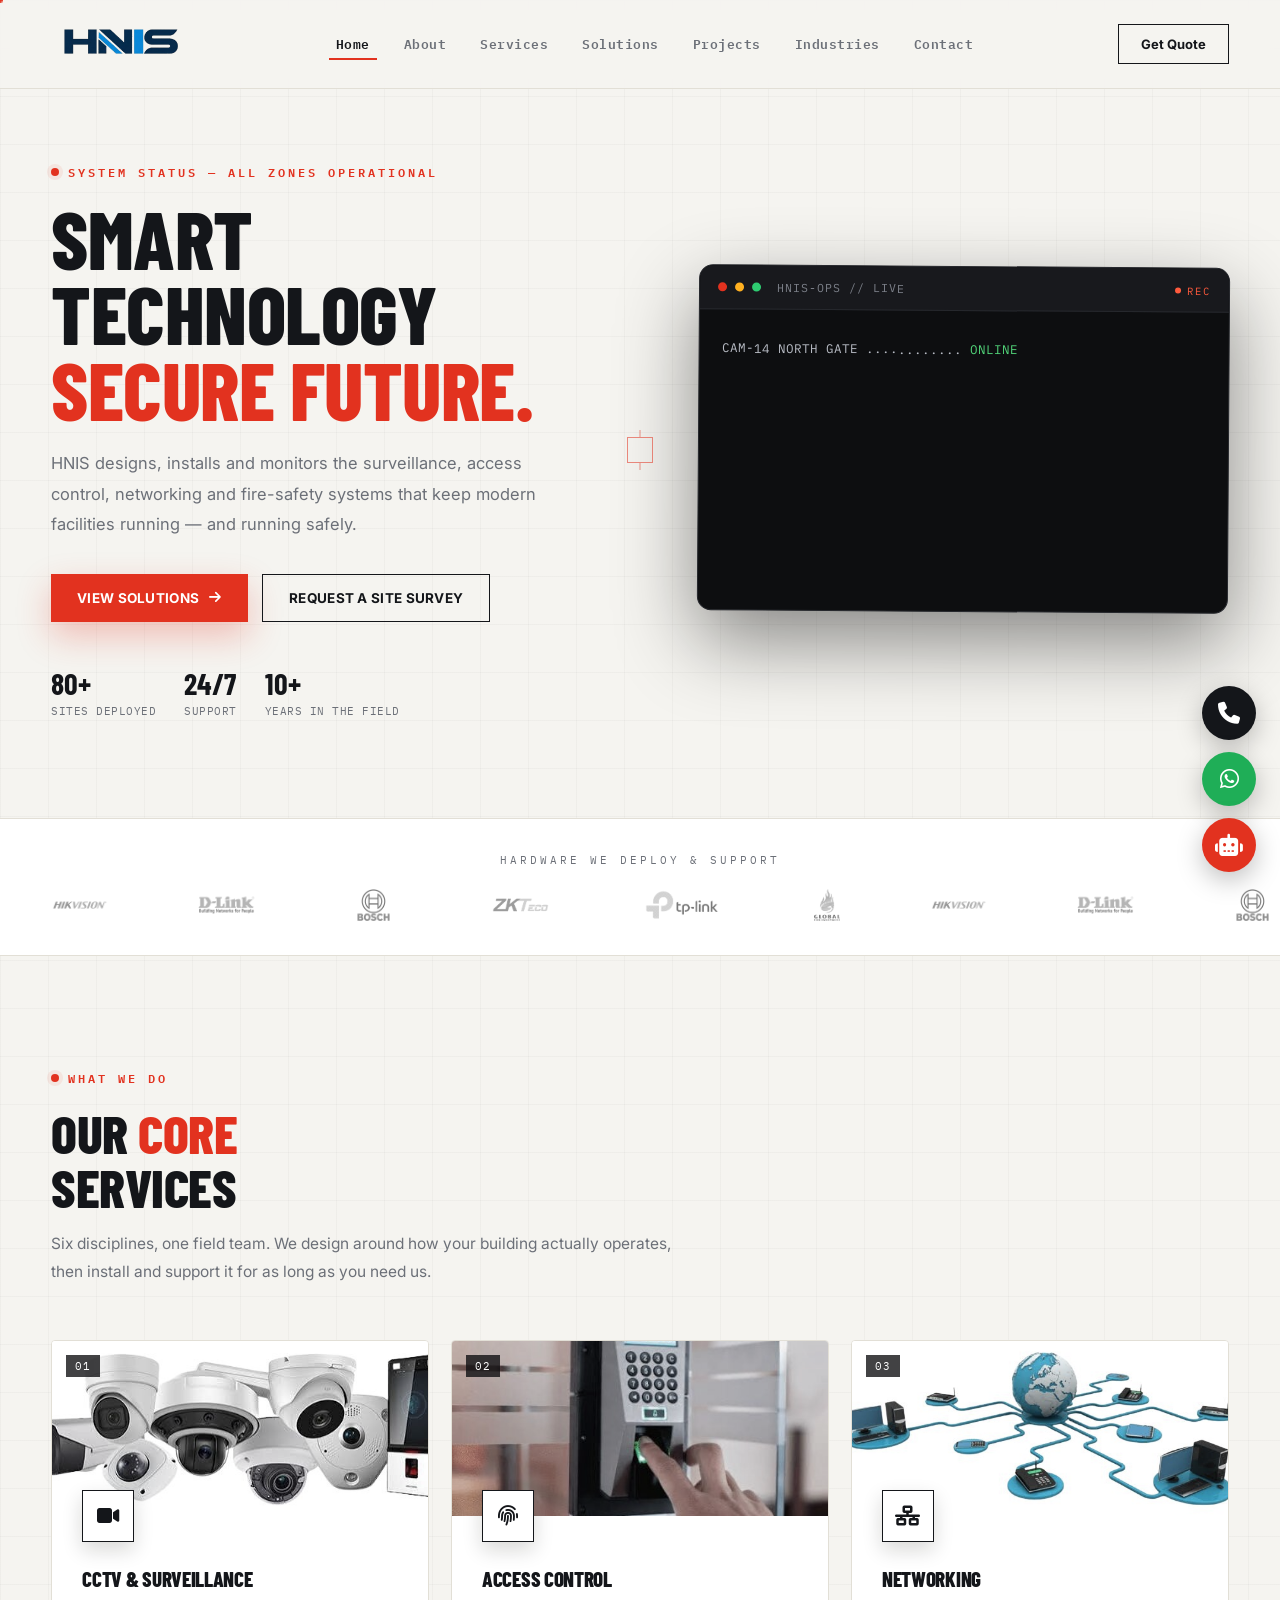
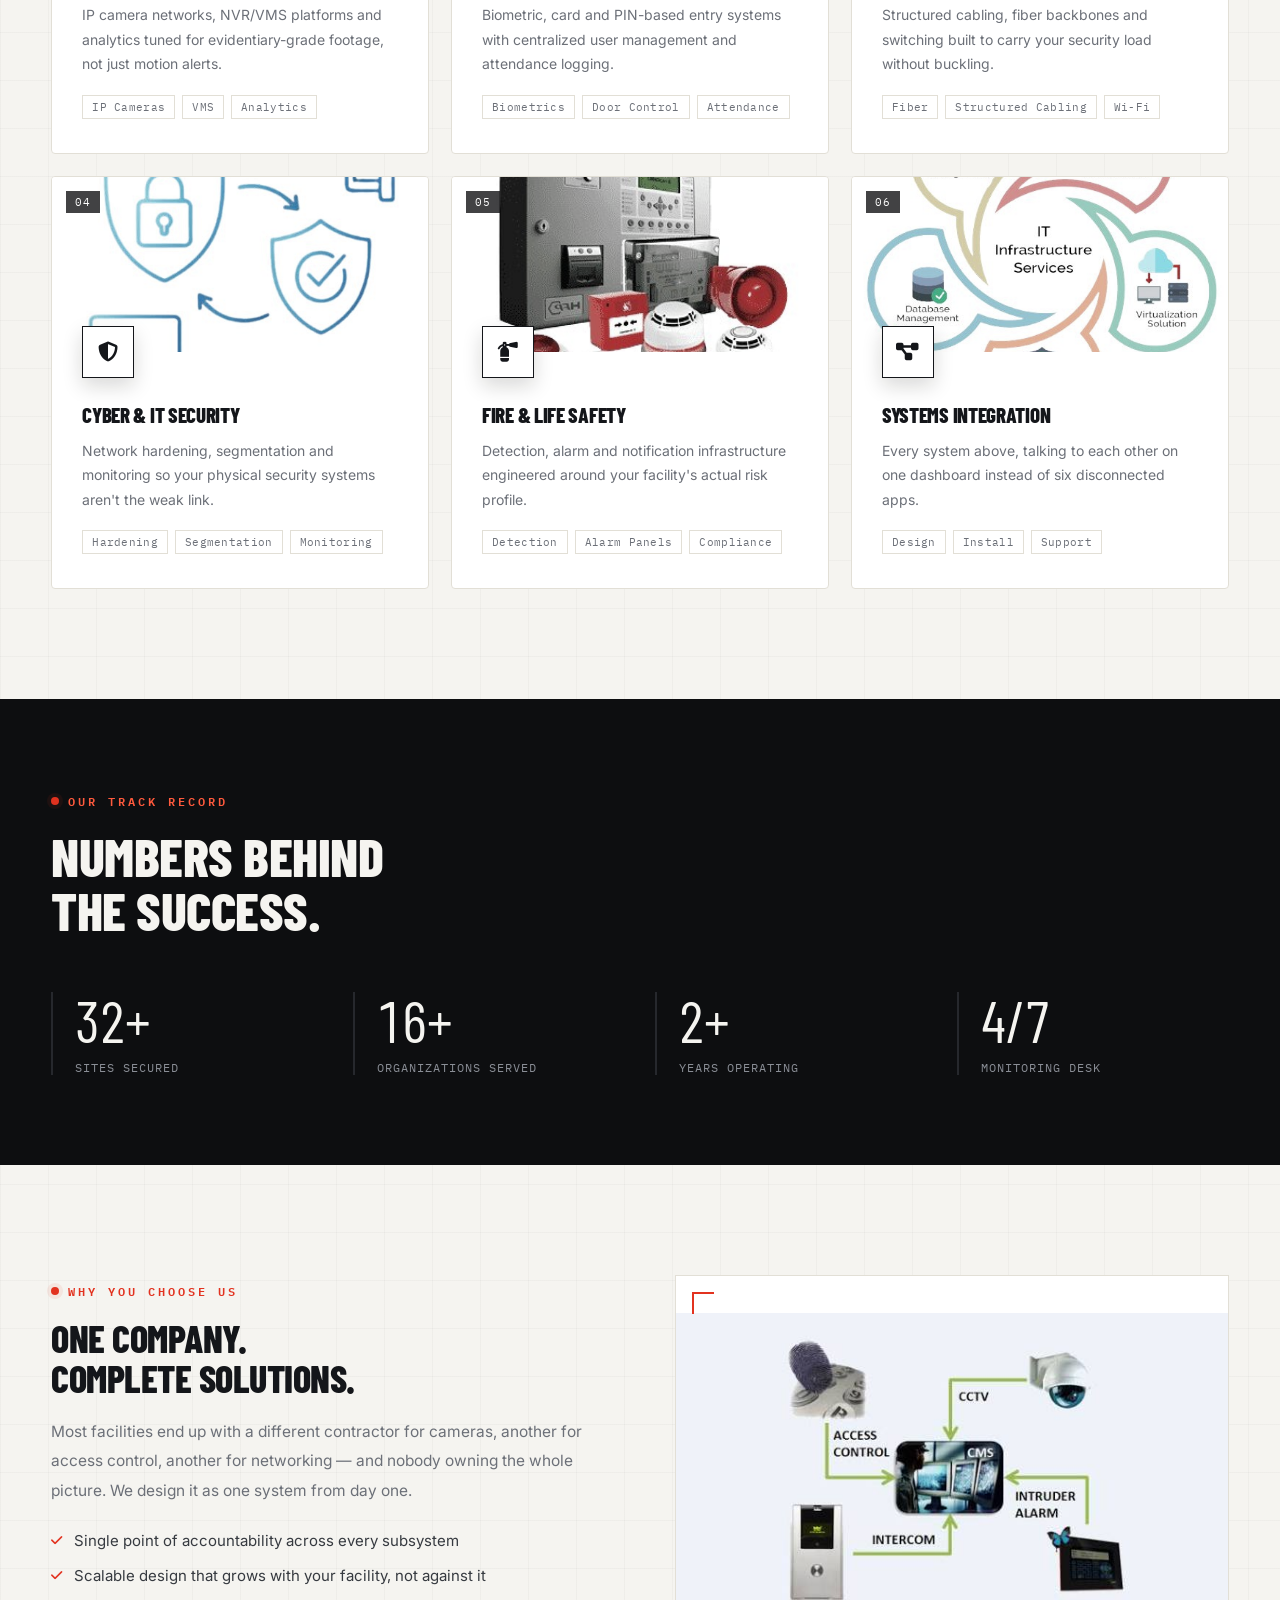
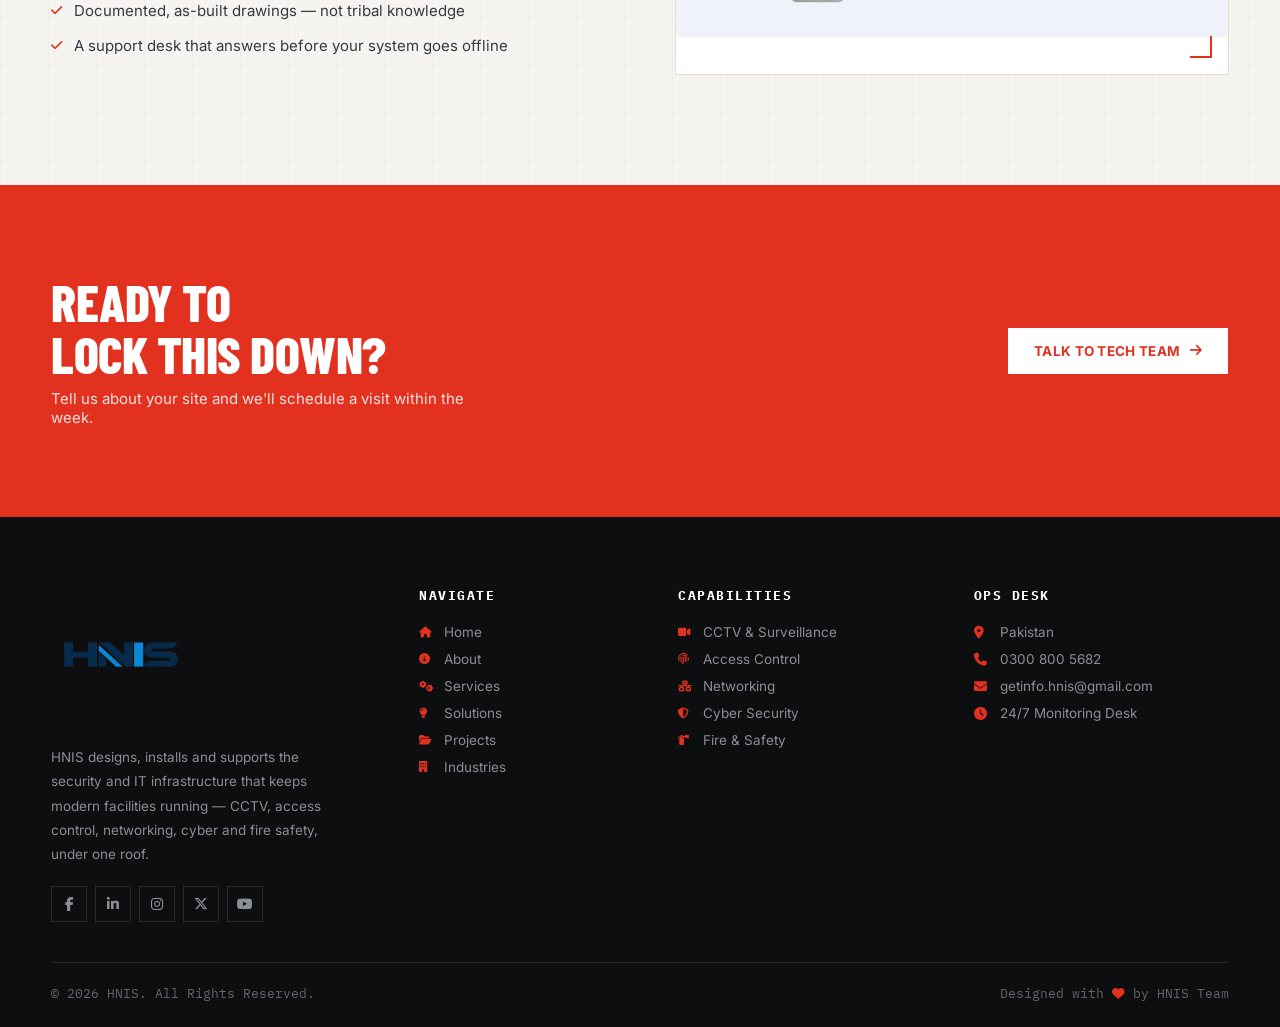
==== commit 20d08276: "Add files via upload" ====
--- a/index.html
+++ b/index.html
@@ -80,7 +80,7 @@
   <div class="container">
     <div class="hero-grid">
       <div class="reveal">
-        <div class="eyebrow"></div>
+        <div class="eyebrow">System Status — All Zones Operational</div>
         <h1>SMART<br>TECHNOLOGY<br><span>SECURE FUTURE.</span></h1>
         <p class="hero-sub">HNIS designs, installs and monitors the surveillance, access control, networking and fire-safety systems that keep modern facilities running — and running safely.</p>
         <div class="hero-actions">
@@ -130,12 +130,12 @@
   <div class="container">
     <div class="section-head reveal">
       <div class="eyebrow">What We DO</div>
-      <h2>Our <em>CORE,</em><br>Services</h2>
+      <h2>Our <em>Core</em><br>Services</h2>
       <p>Six disciplines, one field team. We design around how your building actually operates, then install and support it for as long as you need us.</p>
     </div>
     <div class="badge-grid three">
       <div class="badge-card reveal">
-        <span class=</span>
+        <span class="tag-num">01</span>
         <div class="badge-photo"><img src="images/cctv.jpg" alt="CCTV & Surveillance"></div>
         <div class="badge-icon"><i class="fa-solid fa-video"></i></div>
         <h3>CCTV &amp; Surveillance</h3>
@@ -143,7 +143,7 @@
         <div class="tags"><span>IP Cameras</span><span>VMS</span><span>Analytics</span></div>
       </div>
       <div class="badge-card reveal">
-        <span class=</span>
+        <span class="tag-num">02</span>
         <div class="badge-photo"><img src="images/access-control.jpg" alt="Access Control"></div>
         <div class="badge-icon"><i class="fa-solid fa-fingerprint"></i></div>
         <h3>Access Control</h3>
@@ -151,7 +151,7 @@
         <div class="tags"><span>Biometrics</span><span>Door Control</span><span>Attendance</span></div>
       </div>
       <div class="badge-card reveal">
-        <span class=</span>
+        <span class="tag-num">03</span>
         <div class="badge-photo"><img src="images/network.jpg" alt="Networking"></div>
         <div class="badge-icon"><i class="fa-solid fa-network-wired"></i></div>
         <h3>Networking</h3>
@@ -159,7 +159,7 @@
         <div class="tags"><span>Fiber</span><span>Structured Cabling</span><span>Wi-Fi</span></div>
       </div>
       <div class="badge-card reveal">
-        <span class=</span>
+        <span class="tag-num">04</span>
         <div class="badge-photo"><img src="images/cyber-security.jpg" alt="Cyber & IT Security"></div>
         <div class="badge-icon"><i class="fa-solid fa-shield-halved"></i></div>
         <h3>Cyber &amp; IT Security</h3>
@@ -167,7 +167,7 @@
         <div class="tags"><span>Hardening</span><span>Segmentation</span><span>Monitoring</span></div>
       </div>
       <div class="badge-card reveal">
-        <span class=</span>
+        <span class="tag-num">05</span>
         <div class="badge-photo"><img src="images/fire-safety.jpg" alt="Fire & Life Safety"></div>
         <div class="badge-icon"><i class="fa-solid fa-fire-extinguisher"></i></div>
         <h3>Fire &amp; Life Safety</h3>
@@ -175,7 +175,7 @@
         <div class="tags"><span>Detection</span><span>Alarm Panels</span><span>Compliance</span></div>
       </div>
       <div class="badge-card reveal">
-        <span class=</span>
+        <span class="tag-num">06</span>
         <div class="badge-photo"><img src="images/it-infrastructure.jpg" alt="Systems Integration"></div>
         <div class="badge-icon"><i class="fa-solid fa-diagram-project"></i></div>
         <h3>Systems Integration</h3>
@@ -190,8 +190,8 @@
 <section class="dark-band">
   <div class="container">
     <div class="section-head reveal">
-      <div class="eyebrow">OUR Track Record</div>
-      <h2>Numbers OF<br>success story.</h2>
+      <div class="eyebrow">Our Track Record</div>
+      <h2>Numbers Behind<br>The Success.</h2>
     </div>
     <div class="stats-grid" id="statsGrid">
       <div class="stat-lg reveal" data-count="80" data-suffix="+"><div class="stat-number">0+</div><p>Sites Secured</p></div>
